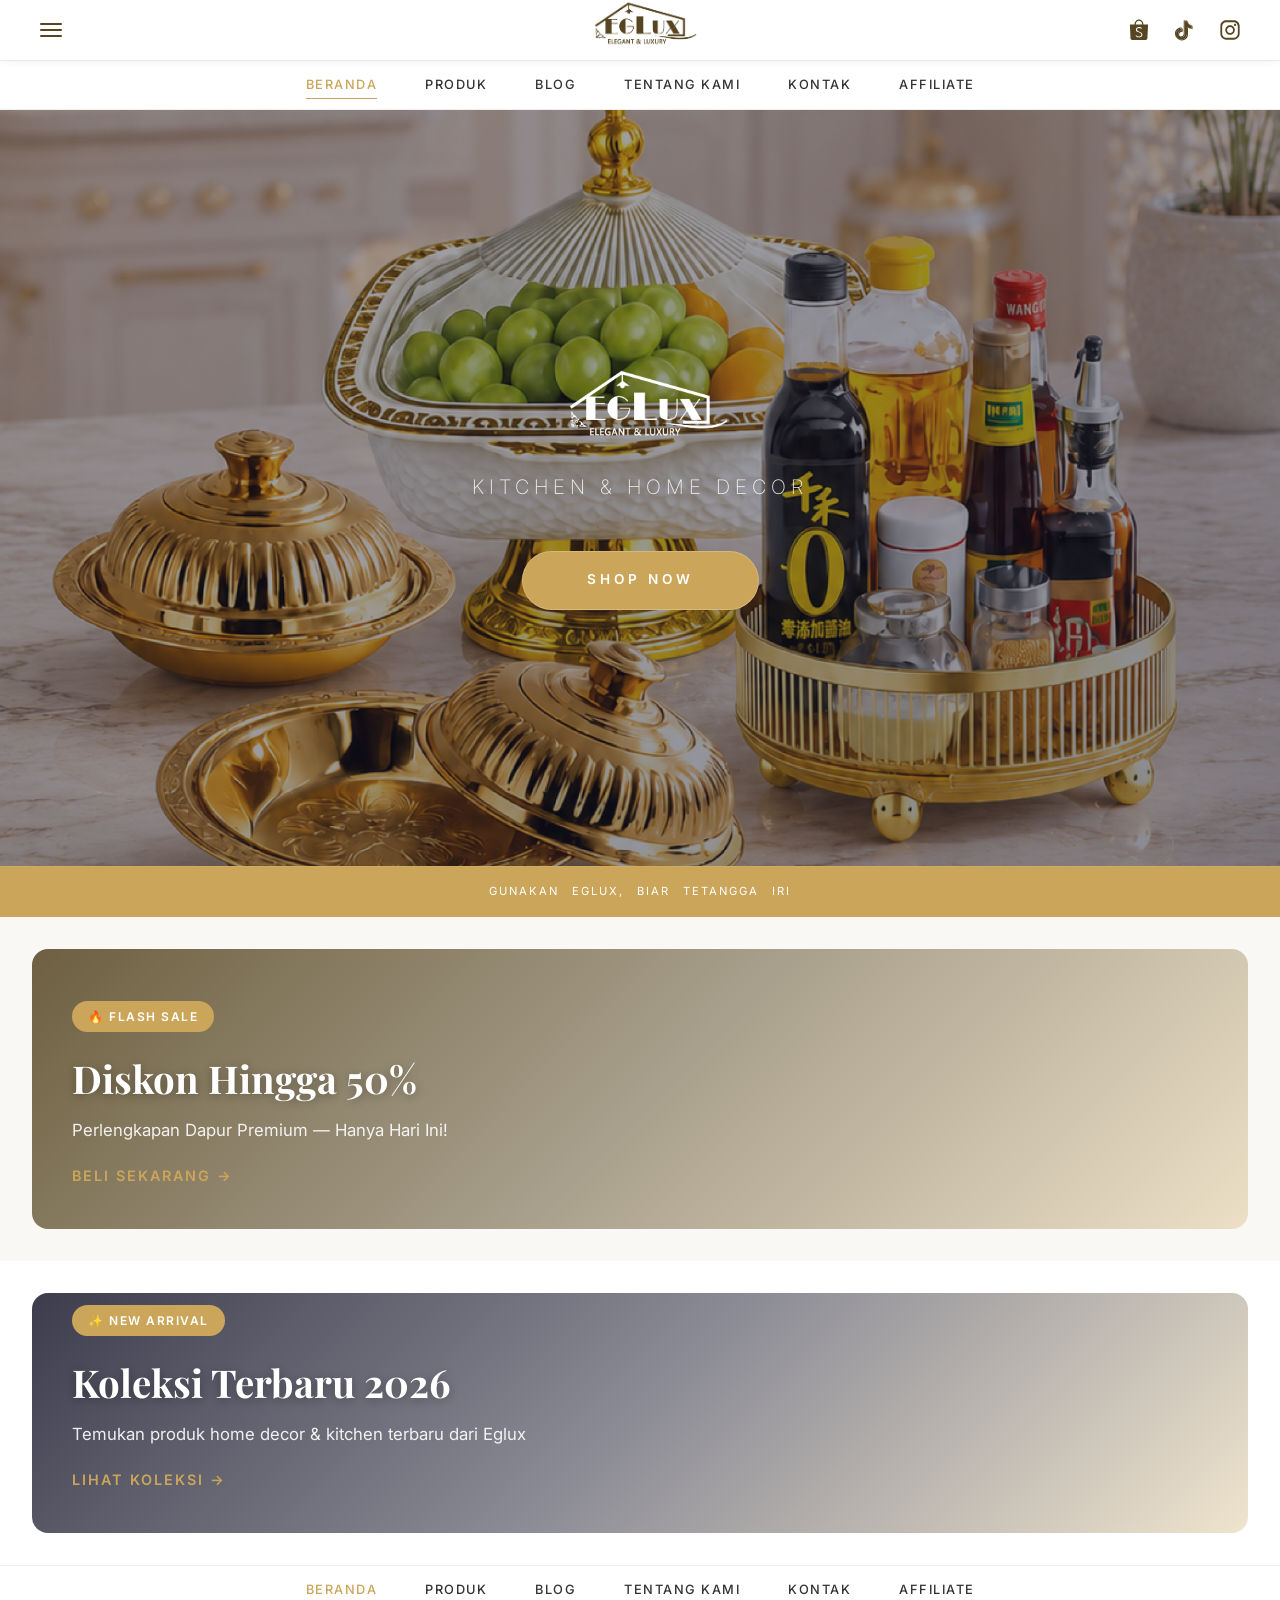
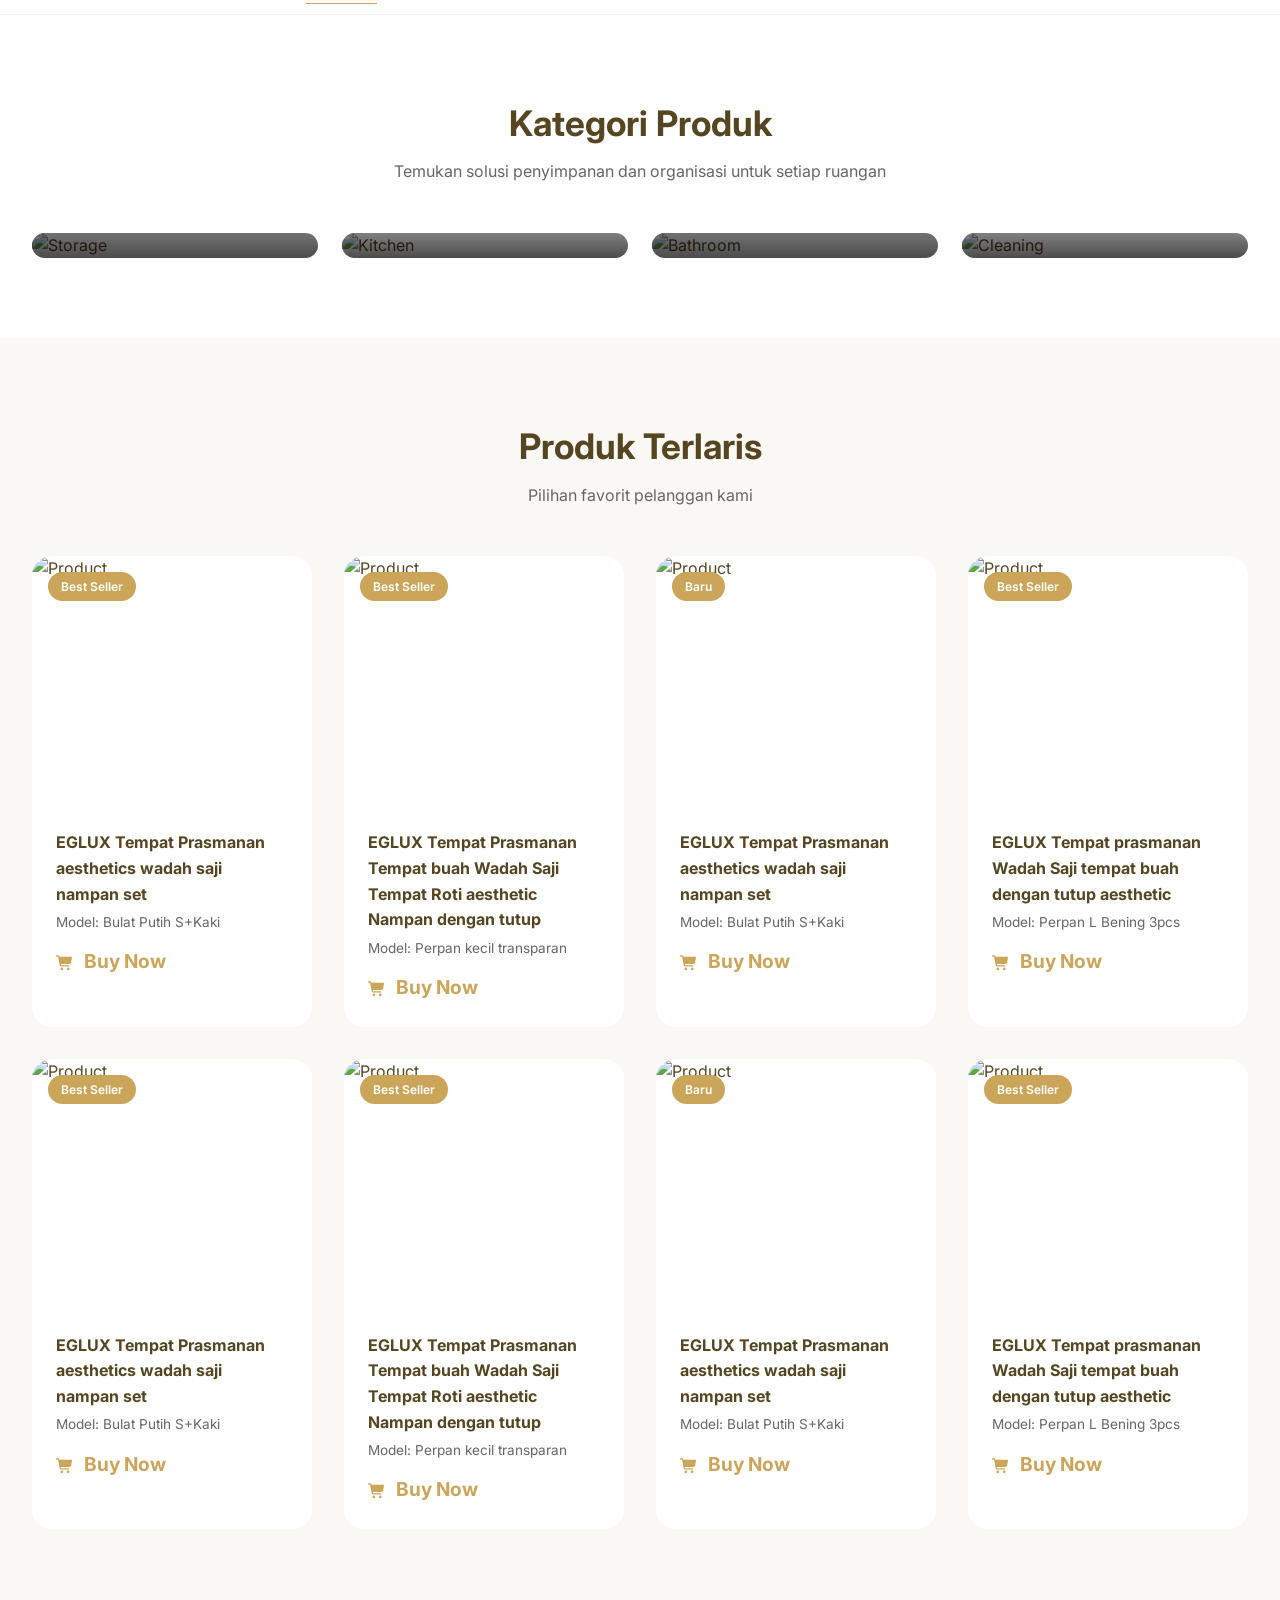
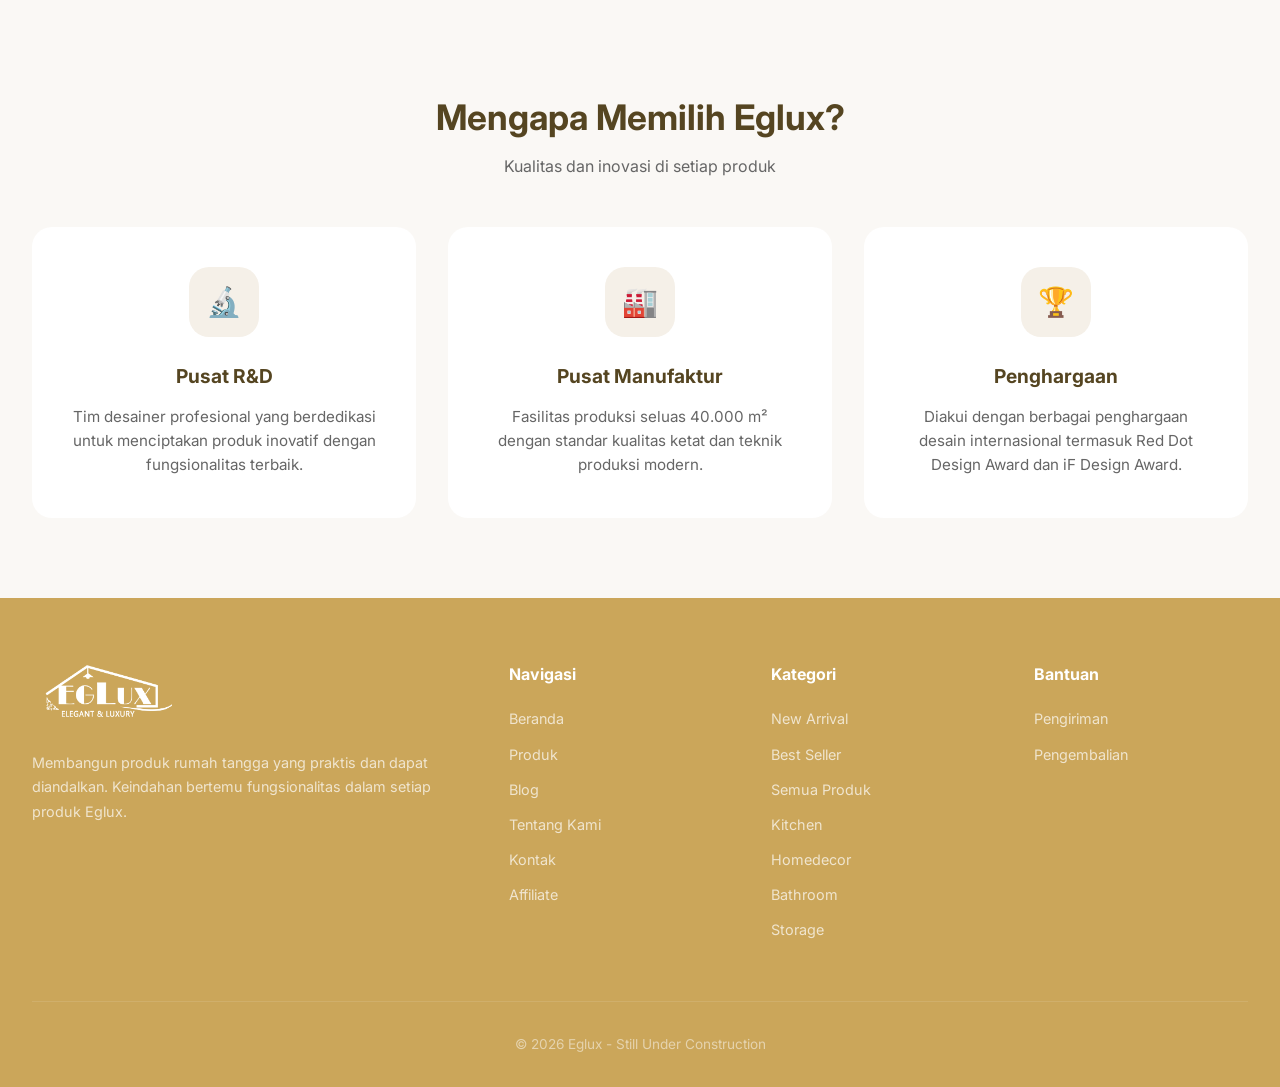
==== index.html @ e684a5cb "add banner section homepage" ====
<!DOCTYPE html>
<html lang="id">
<head>
    <meta charset="UTF-8">
    <meta name="viewport" content="width=device-width, initial-scale=1.0">
    <link rel="icon" type="image/png" href="/img/favLogo.png?v=2">
    <title>Eglux - Produk Rumah Tangga Premium</title>
    <link rel="stylesheet" href="style.css">
    <link rel="preconnect" href="https://fonts.googleapis.com">
    <link rel="preconnect" href="https://fonts.gstatic.com" crossorigin>
    <link href="https://fonts.googleapis.com/css2?family=Playfair+Display:ital,wght@0,400;0,700;1,400&family=Inter:wght@300;400;500;600;700&display=swap" rel="stylesheet">
    <style>
        :root {
            --primary: #554521;
            --secondary: #cba65a;
            --accent: #f5f0e8;
            --light: #faf8f5;
            --white: #ffffff;
            --text-light: #666;
            --sidebar-dark: #cba65a;
            --transition: all 0.3s ease;
        }

        * {
            margin: 0;
            padding: 0;
            box-sizing: border-box;
        }

        html {
            scroll-behavior: smooth;
        }

        body {
            font-family: 'Inter', sans-serif;
            color: var(--primary);
            background: var(--light);
            overflow-x: hidden;
        }

        /* ===== HAMBURGER BUTTON ===== */
        .hamburger-btn {
            background: none;
            border: none;
            cursor: pointer;
            padding: 8px;
            display: flex;
            flex-direction: column;
            gap: 4px;
            transition: var(--transition);
            z-index: 10;
        }

        .hamburger-btn span {
            display: block;
            width: 22px;
            height: 2px;
            background: var(--primary);
            border-radius: 2px;
            transition: var(--transition);
        }

        .hamburger-btn:hover span {
            background: var(--secondary);
        }

        .hamburger-btn.active span:nth-child(1) {
            transform: rotate(45deg) translate(4px, 4px);
        }

        .hamburger-btn.active span:nth-child(2) {
            opacity: 0;
        }

        .hamburger-btn.active span:nth-child(3) {
            transform: rotate(-45deg) translate(4px, -4px);
        }

        /* ===== SIDEBAR OVERLAY ===== */
        .sidebar-overlay {
            position: fixed;
            top: 0;
            left: 0;
            right: 0;
            bottom: 0;
            background: rgba(0, 0, 0, 0.5);
            z-index: 1001;
            opacity: 0;
            visibility: hidden;
            transition: all 0.3s ease;
        }

        .sidebar-overlay.open {
            opacity: 1;
            visibility: visible;
        }

        /* ===== SIDEBAR PANEL ===== */
        .sidebar-panel {
            position: fixed;
            top: 0;
            left: 0;
            width: 542px;
            height: 100vh;
            background: var(--white);
            z-index: 1002;
            transform: translateX(-100%);
            transition: transform 0.4s ease;
            overflow-y: auto;
            display: flex;
            flex-direction: column;
        }

        .sidebar-panel.open {
            transform: translateX(0);
        }

        .sidebar-panel-header {
            padding: 1.5rem 2rem;
            border-bottom: 1px solid #eee;
            display: flex;
            align-items: center;
            justify-content: space-between;
        }

        .sidebar-panel-header h3 {
            color: var(--primary);
            font-size: 0.85rem;
            font-weight: 600;
            text-transform: uppercase;
            letter-spacing: 3px;
        }

        .sidebar-close {
            background: none;
            border: none;
            color: var(--primary);
            font-size: 1.8rem;
            cursor: pointer;
            opacity: 0.6;
            transition: var(--transition);
            line-height: 1;
            width: 32px;
            height: 32px;
            display: flex;
            align-items: center;
            justify-content: center;
        }

        .sidebar-close:hover {
            opacity: 1;
            color: var(--secondary);
        }

        .sidebar-menu {
            list-style: none;
            flex: 1;
        }

        .sidebar-menu > li {
            position: relative;
            overflow: hidden;
            border-bottom: 1px solid #f0f0f0;
            height: 100px;
            display: flex;
            align-items: center;
        }

        .sidebar-menu > li > a {
            display: flex;
            align-items: center;
            justify-content: center;
            width: 100%;
            height: 100%;
            padding: 0 2rem;
            color: var(--primary);
            text-decoration: none;
            font-size: 1.1rem;
            font-weight: 600;
            text-transform: uppercase;
            letter-spacing: 2px;
            transition: var(--transition);
            position: relative;
            z-index: 2;
        }

        .sidebar-menu > li > a::before {
            content: '';
            position: absolute;
            top: 0;
            left: 0;
            right: 0;
            bottom: 0;
            background: linear-gradient(90deg, rgba(201,169,110,0.15) 0%, transparent 100%);
            opacity: 0;
            transition: var(--transition);
            z-index: -1;
        }

        .sidebar-menu > li > a:hover::before {
            opacity: 1;
        }

        .sidebar-menu > li > a:hover {
            padding-left: 2.5rem;
            color: var(--primary);
        }

        .sidebar-menu > li .cat-bg {
            position: absolute;
            top: 0;
            left: 0;
            right: 0;
            bottom: 0;
            opacity: 0.4;
            background-size: cover;
            background-position: center;
            transition: var(--transition);
            z-index: 1;
        }

        .sidebar-menu > li:hover .cat-bg {
            opacity: 1;
            transform: scale(1.05);
        }

        .sidebar-menu > li .cat-overlay {
            position: absolute;
            top: 0;
            left: 0;
            right: 0;
            bottom: 0;
            background: linear-gradient(90deg, rgba(255,255,255,0.2) 20%, rgba(49, 41, 8, 0) 100%);
            z-index: 1;
            border-left-color: var(--secondary);
        }

        .sidebar-menu > li > a span {
            position: relative;
            z-index: 2;
        }

        /* ===== SUBMENU ===== */
        .has-submenu {
            flex-direction: column;
            height: auto !important;
            min-height: 100px;
        }

        .has-submenu > a {
            justify-content: center;
            min-height: 100px;
            position: relative;
        }

        .has-submenu > a .arrow {
            font-size: 1.6rem;
            transition: var(--transition);
            position: absolute;
            right: 2rem;
            top: 50%;
            transform: translateY(-50%);
            z-index: 2;
            color: var(--primary);
            pointer-events: none;
        }

        .has-submenu.open > a .arrow {
            transform: translateY(-50%) rotate(180deg);
        }

        .has-submenu > a .menu-text {
            text-align: center;
        }

        .submenu {
            list-style: none;
            max-height: 0;
            overflow: hidden;
            transition: max-height 0.35s ease;
            background: var(--white);
            width: 100%;
        }

        .has-submenu.open .submenu {
            max-height: 300px;
        }

        .submenu li {
            position: relative;
            overflow: hidden;
            border-bottom: 1px solid #eee;
        }

        .submenu li:last-child {
            border-bottom: none;
        }

        .submenu li a {
            display: block;
            padding: 1rem 2rem 1rem 3rem;
            color: var(--primary);
            text-decoration: none;
            font-size: 0.85rem;
            font-weight: 500;
            text-transform: uppercase;
            letter-spacing: 1.5px;
            transition: var(--transition);
            border-left: 3px solid transparent;
            position: relative;
            z-index: 2;
        }

        .submenu li a::before {
            content: '';
            position: absolute;
            top: 0;
            left: 0;
            right: 0;
            bottom: 0;
            background: linear-gradient(90deg, rgba(201, 169, 110, 0.7) 0%, transparent 100%);
            opacity: 0;
            transition: var(--transition);
            z-index: -1;
        }

        .submenu li a:hover::before {
            opacity: 0.4;
        }

        .submenu li a:hover {
            color: var(--primary);
            border-left-color: var(--secondary);
            padding-left: 6rem;
            transition: var(--transition);
        }

        /* ===== MAIN HEADER BAR (Sticky) ===== */
        .main-header {
            position: sticky;
            top: 0;
            left: 0;
            right: 0;
            background: var(--white);
            z-index: 1000;
            box-shadow: 0 1px 10px rgba(0,0,0,0.05);
        }

        .main-header-inner {
            max-width: 1400px;
            margin: 0 auto;
            padding: 0 2rem;
            display: flex;
            align-items: center;
            justify-content: space-between;
            height: 60px;
        }

        .main-header .logo {
            font-family: 'Playfair Display', serif;
            font-size: 1.8rem;
            font-weight: 700;
            color: var(--primary);
            text-decoration: none;
            letter-spacing: 1px;
            position: absolute;
            left: 50%;
            transform: translateX(-50%);
        }

        .main-header .logo span {
            color: var(--secondary);
        }

        .header-right {
            display: flex;
            align-items: center;
            gap: 0.6rem;
            margin-left: auto;
        }

        .header-right .icon-btn {
            background: none;
            border: none;
            cursor: pointer;
            padding: 2px;
            display: flex;
            align-items: center;
            justify-content: center;
            color: var(--primary);
            transition: var(--transition);
            position: relative;
        }

        .header-right .icon-btn:hover {
            color: var(--secondary);
        }

        .header-right .icon-btn svg {
            width: 32px;
            height: 32px;
        }

        /* .cart-count {
            position: absolute;
            top: -5px;
            right: -5px;
            background: var(--secondary);
            color: white;
            font-size: 0.55rem;
            font-weight: 700;
            width: 14px;
            height: 14px;
            border-radius: 50%;
            display: flex;
            align-items: center;
            justify-content: center;
        } */

        /* ===== PRIMARY NAV (Below Logo) ===== */
        .primary-nav {
            background: var(--white);
            border-top: 1px solid #eee;
            border-bottom: 1px solid #eee;
            position: relative;
            will-change: transform, opacity;
            transition: transform 0.4s cubic-bezier(0.25, 0.46, 0.45, 0.94), opacity 0.3s ease;
        }

        .primary-nav.hidden {
            transform: translateY(-100%);
            opacity: 0;
            pointer-events: none;
        }

        .primary-nav-inner {
            max-width: 1400px;
            margin: 0 auto;
            padding: 0 2rem;
            display: flex;
            align-items: center;
            justify-content: center;
            gap: 3rem;
            height: 48px;
        }

        .primary-nav-inner a {
            font-size: 0.8rem;
            color: #333;
            text-decoration: none;
            font-weight: 500;
            transition: var(--transition);
            text-transform: uppercase;
            letter-spacing: 1.5px;
            position: relative;
            padding: 4px 0;
            white-space: nowrap;
        }

        .primary-nav-inner a::after {
            content: '';
            position: absolute;
            bottom: 0;
            left: 0;
            width: 0;
            height: 1.5px;
            background: var(--secondary);
            transition: var(--transition);
        }

        .primary-nav-inner a:hover::after,
        .primary-nav-inner a.active::after {
            width: 100%;
        }

        .primary-nav-inner a:hover,
        .primary-nav-inner a.active {
            color: var(--secondary);
        }

        /* ===== HERO SECTION FULLSCREEN ===== */
        .hero-section {
            position: relative;
            width: 100vw;
            height: 84vh;
            min-height: 600px;
            display: flex;
            align-items: center;
            justify-content: center;
            overflow: hidden;
            background: #1a1a2e;
        }

        .hero-bg-image {
            position: absolute;
            top: 0;
            left: 0;
            right: 0;
            bottom: 0;
            background-size: cover;
            background-position: center;
            opacity: 0.7;
        }

        .hero-overlay {
            position: absolute;
            top: 0;
            left: 0;
            right: 0;
            bottom: 0;
            background: linear-gradient(135deg, rgba(26,26,46,0.1) 0%, rgba(26,26,46,0.3) 100%);
        }

        .hero-text-content {
            position: relative;
            z-index: 10;
            text-align: center;
            padding: 2rem;
        }

        .hero-text-content h1 {
            font-family: 'Playfair Display', serif;
            font-size: 8rem;
            font-weight: 400;
            color: var(--white);
            letter-spacing: 12px;
            margin-bottom: 0.5rem;
            text-shadow: 0 4px 40px rgba(0,0,0,0.4);
            line-height: 1;
        }

        .hero-text-content .hero-subtitle {
            font-size: 1.25rem;
            color: rgba(255,255,255,0.85);
            letter-spacing: 5px;
            text-transform: uppercase;
            margin-bottom: 3rem;
            margin-top: 1rem;
            font-weight: 200;
        }

        .hero-text-content .shop-btn {
            display: inline-block;
            padding: 1.1rem 4rem;
            background: var(--secondary);
            backdrop-filter: blur(10px);
            border: 1px solid rgba(255,255,255,0.2);
            border-radius: 30px;
            color: var(--white);
            text-decoration: none;
            font-size: 0.85rem;
            font-weight: 600;
            text-transform: uppercase;
            letter-spacing: 4px;
            transition: var(--transition);
            cursor: pointer;
        }

        .hero-text-content .shop-btn:hover {
            background: var(--white);
            color: var(--primary);
            transform: translateY(-2px);
            box-shadow: 0 15px 50px rgba(0,0,0,0.3);
        }

        /* ===== COUNTRIES FOOTER ===== */
        .countries-footer {
            background: var(--sidebar-dark);
            padding: 1rem 2rem;
            text-align: center;
            border-top: 1px solid rgba(255,255,255,0.05);
        }

        .countries-footer p {
            color: var(--white);
            font-size: 0.7rem;
            letter-spacing: 2px;
            text-transform: uppercase;
            word-spacing: 8px;
        }

        /* ===== DUPLICATE NAV (Above Categories) ===== */
        .duplicate-nav {
            background: var(--white);
            border-top: 1px solid #eee;
            border-bottom: 1px solid #eee;
            position: relative;
            will-change: transform;
            transition: transform 0.4s cubic-bezier(0.25, 0.46, 0.45, 0.94);
        }

        .duplicate-nav.stuck {
            position: fixed;
            top: 60px;
            left: 0;
            right: 0;
            z-index: 999;
            box-shadow: 0 2px 10px rgba(0,0,0,0.05);
            transform: translateY(0);
        }

        .duplicate-nav-inner {
            max-width: 1400px;
            margin: 0 auto;
            padding: 0 2rem;
            display: flex;
            align-items: center;
            justify-content: center;
            gap: 3rem;
            height: 48px;
        }

        .duplicate-nav-inner a {
            font-size: 0.8rem;
            color: #333;
            text-decoration: none;
            font-weight: 500;
            transition: var(--transition);
            text-transform: uppercase;
            letter-spacing: 1.5px;
            position: relative;
            padding: 4px 0;
            white-space: nowrap;
        }

        .duplicate-nav-inner a::after {
            content: '';
            position: absolute;
            bottom: 0;
            left: 0;
            width: 0;
            height: 1.5px;
            background: var(--secondary);
            transition: var(--transition);
        }

        .duplicate-nav-inner a:hover::after,
        .duplicate-nav-inner a.active::after {
            width: 100%;
        }

        .duplicate-nav-inner a:hover,
        .duplicate-nav-inner a.active {
            color: var(--secondary);
        }

        /* ===== SECTIONS COMMON ===== */
        .container {
            max-width: 1400px;
            margin: 0 auto;
            padding: 0 2rem;
        }

        .section-header {
            text-align: center;
            margin-bottom: 3rem;
        }

        .section-header h2 {
            font-size: 2.2rem;
            font-weight: 700;
            color: var(--primary);
            margin-bottom: 0.5rem;
        }

        .section-header p {
            color: var(--text-light);
            font-size: 1rem;
        }

        section {
            padding: 5rem 0;
        }

        /* ===== CATEGORIES ===== */
        .categories {
            background: var(--white);
        }

        .category-grid {
            display: grid;
            grid-template-columns: repeat(4, 1fr);
            gap: 1.5rem;
        }

        .category-card {
            position: relative;
            border-radius: 20px;
            overflow: hidden;
            cursor: pointer;
            transition: var(--transition);
        }

        .category-card:hover {
            transform: translateY(-10px);
            box-shadow: 0 20px 40px rgba(0,0,0,0.1);
        }

        .category-card img {
            width: 100%;
            height: 300px;
            object-fit: cover;
            transition: var(--transition);
        }

        .category-card:hover img {
            transform: scale(1.05);
        }

        .category-overlay {
            position: absolute;
            bottom: 0;
            left: 0;
            right: 0;
            background: linear-gradient(to top, rgba(0,0,0,0.7), transparent);
            padding: 2rem 1.5rem 1.5rem;
        }

        .category-overlay h3 {
            color: var(--white);
            font-size: 1.2rem;
            font-weight: 600;
        }

        /* ===== BEST SELLERS ===== */
        .best-sellers {
            background: var(--light);
        }

        .product-grid {
            display: grid;
            grid-template-columns: repeat(4, 1fr);
            gap: 2rem;
        }

        .product-card {
            background: var(--white);
            border-radius: 20px;
            overflow: hidden;
            transition: var(--transition);
            cursor: pointer;
        }

        .product-card:hover {
            transform: translateY(-8px);
            box-shadow: 0 20px 40px rgba(0,0,0,0.08);
        }

        .product-image {
            position: relative;
            overflow: hidden;
            height: 250px;
        }

        .product-image img {
            width: 100%;
            height: 100%;
            object-fit: cover;
            transition: var(--transition);
        }

        .product-card:hover .product-image img {
            transform: scale(1.05);
        }

        .product-badge {
            position: absolute;
            top: 1rem;
            left: 1rem;
            background: var(--secondary);
            color: var(--white);
            padding: 0.3rem 0.8rem;
            border-radius: 20px;
            font-size: 0.75rem;
            font-weight: 600;
        }

        .product-info {
            padding: 1.5rem;
        }

        .product-info h4 {
            font-size: 1rem;
            margin-bottom: 0.3rem;
            color: var(--primary);
        }

        .product-info .model {
            font-size: 0.85rem;
            color: var(--text-light);
            margin-bottom: 0.8rem;
        }

        .product-info .price {
            font-size: 1.2rem;
            font-weight: 700;
            color: var(--secondary);
        }

        /* ===== BRAND STORY ===== */
        .brand-story {
            background: var(--white);
        }

        .story-grid {
            display: grid;
            grid-template-columns: 1fr 1fr;
            gap: 4rem;
            align-items: center;
        }

        .story-image {
            position: relative;
        }

        .story-image img {
            width: 100%;
            border-radius: 20px;
        }

        .story-content h2 {
            font-size: 2.5rem;
            font-weight: 700;
            color: var(--primary);
            margin-bottom: 1.5rem;
        }

        .story-content p {
            color: var(--text-light);
            margin-bottom: 1.5rem;
            line-height: 1.8;
        }

        .stats-grid {
            display: grid;
            grid-template-columns: repeat(3, 1fr);
            gap: 2rem;
            margin-top: 2rem;
        }

        .stat-item h3 {
            font-size: 2rem;
            color: var(--secondary);
            font-weight: 700;
        }

        .stat-item p {
            font-size: 0.9rem;
            color: var(--text-light);
            margin: 0;
        }

        /* ===== FEATURES ===== */
        .features {
            background: var(--light);
        }

        .feature-grid {
            display: grid;
            grid-template-columns: repeat(3, 1fr);
            gap: 2rem;
        }

        .feature-card {
            background: var(--white);
            padding: 2.5rem;
            border-radius: 20px;
            text-align: center;
            transition: var(--transition);
        }

        .feature-card:hover {
            transform: translateY(-5px);
            box-shadow: 0 15px 35px rgba(0,0,0,0.08);
        }

        .feature-icon {
            width: 70px;
            height: 70px;
            background: var(--accent);
            border-radius: 20px;
            display: flex;
            align-items: center;
            justify-content: center;
            margin: 0 auto 1.5rem;
            font-size: 1.8rem;
        }

        .feature-card h3 {
            font-size: 1.2rem;
            margin-bottom: 0.8rem;
            color: var(--primary);
        }

        .feature-card p {
            color: var(--text-light);
            font-size: 0.95rem;
        }

        /* ===== FOOTER ===== */
        .footer {
            background: var(--secondary);
            color: var(--white);
            padding: 4rem 0 2rem;
        }

        .footer-grid {
            display: grid;
            grid-template-columns: 2fr 1fr 1fr 1fr;
            gap: 3rem;
            margin-bottom: 3rem;
        }

        .footer-brand p {
            color: rgba(255,255,255,0.7);
            margin-top: 1rem;
            line-height: 1.7;
            font-size: 0.9rem;
        }

        .footer-links h4 {
            font-size: 1rem;
            margin-bottom: 1.2rem;
            color: var(--white);
        }

        .footer-links ul {
            list-style: none;
        }

        .footer-links ul li {
            margin-bottom: 0.6rem;
        }

        .footer-links ul li a {
            color: rgba(255,255,255,0.7);
            text-decoration: none;
            font-size: 0.9rem;
            transition: var(--transition);
        }

        .footer-links ul li a:hover {
            color: var(--primary);
        }

        .footer-bottom {
            border-top: 1px solid rgba(255,255,255,0.1);
            padding-top: 2rem;
            text-align: center;
            color: rgba(255,255,255,0.5);
            font-size: 0.85rem;
        }

        /* ===== RESPONSIVE ===== */
        @media (max-width: 1024px) {
            .hero-text-content h1 {
                font-size: 5rem;
            }

            .category-grid,
            .product-grid {
                grid-template-columns: repeat(2, 1fr);
            }

            .story-grid {
                grid-template-columns: 1fr;
                gap: 2rem;
            }

            .feature-grid {
                grid-template-columns: repeat(2, 1fr);
            }

            .footer-grid {
                grid-template-columns: repeat(2, 1fr);
            }

            .sidebar-panel {
                width: 420px;
            }

            .primary-nav-inner,
            .duplicate-nav-inner {
                gap: 2rem;
            }

            .header-right {
            gap: 0rem;
            }
        }

        @media (max-width: 768px) {
            .hero-text-content h1 {
                font-size: 3.5rem;
                letter-spacing: 6px;
            }

            .hero-text-content .shop-btn {
                padding: 1rem 2.5rem;
            }

            .category-grid,
            .product-grid {
                grid-template-columns: 1fr;
            }

            .feature-grid {
                grid-template-columns: 1fr;
            }

            .stats-grid {
                grid-template-columns: 1fr;
                text-align: center;
            }

            .footer-grid {
                grid-template-columns: repeat(2, 1fr);
            }

            .sidebar-panel {
                width: 100%;
            }

            .primary-nav-inner,
            .duplicate-nav-inner {
                gap: 1.2rem;
                overflow-x: auto;
                justify-content: center;
                -webkit-overflow-scrolling: touch;
                scrollbar-width: none;
            }

            .primary-nav-inner::-webkit-scrollbar,
            .duplicate-nav-inner::-webkit-scrollbar {
                display: none;
            }

            .primary-nav-inner a,
            .duplicate-nav-inner a {
                font-size: 0.7rem;
                white-space: nowrap;
            }

            .main-header .logo {
                font-size: 1.5rem;
            }

            .header-right {
                gap: -0.4rem;
            }
        }
    
        /* ===== PROMO BANNERS ===== */
        .promo-banners {
            background: var(--light);
            padding: 2rem 0;
        }

        .promo-banners-alt {
            background: var(--white);
        }

        .banner-single {
            position: relative;
            width: 100%;
            height: 280px;
            border-radius: 16px;
            overflow: hidden;
            cursor: pointer;
            transition: var(--transition);
        }

        .banner-single:hover {
            transform: translateY(-4px);
            box-shadow: 0 20px 40px rgba(0,0,0,0.15);
        }

        .banner-single-alt {
            height: 240px;
        }

        .banner-img {
            position: absolute;
            top: 0;
            left: 0;
            right: 0;
            bottom: 0;
            background-size: cover;
            background-position: center;
            transition: transform 0.6s ease;
        }

        .banner-single:hover .banner-img {
            transform: scale(1.08);
        }

        .banner-overlay {
            position: absolute;
            top: 0;
            left: 0;
            right: 0;
            bottom: 0;
            background: linear-gradient(135deg, rgba(85,69,33,0.85) 0%, rgba(85,69,33,0.5) 50%, rgba(203,166,90,0.3) 100%);
            z-index: 1;
        }

        .banner-overlay-alt {
            background: linear-gradient(135deg, rgba(26,26,46,0.85) 0%, rgba(26,26,46,0.5) 50%, rgba(203,166,90,0.3) 100%);
        }

        .banner-content {
            position: absolute;
            bottom: 0;
            left: 0;
            right: 0;
            padding: 2.5rem;
            z-index: 2;
            color: var(--white);
        }

        .banner-tag {
            display: inline-block;
            background: var(--secondary);
            color: var(--white);
            padding: 0.35rem 1rem;
            border-radius: 20px;
            font-size: 0.75rem;
            font-weight: 600;
            text-transform: uppercase;
            letter-spacing: 1.5px;
            margin-bottom: 1rem;
        }

        .banner-content h3 {
            font-family: 'Playfair Display', serif;
            font-size: 2.4rem;
            font-weight: 700;
            margin-bottom: 0.5rem;
            text-shadow: 0 2px 10px rgba(0,0,0,0.3);
        }

        .banner-content p {
            font-size: 1.05rem;
            opacity: 0.9;
            margin-bottom: 1.2rem;
        }

        .banner-cta {
            display: inline-flex;
            align-items: center;
            gap: 0.4rem;
            font-size: 0.9rem;
            font-weight: 600;
            text-transform: uppercase;
            letter-spacing: 2px;
            color: var(--secondary);
            transition: var(--transition);
        }

        .banner-single:hover .banner-cta {
            gap: 0.8rem;
            color: var(--white);
        }

        /* ===== RESPONSIVE BANNERS ===== */
        @media (max-width: 1024px) {
            .banner-single {
                height: 260px;
            }
            .banner-single-alt {
                height: 220px;
            }
            .banner-content h3 {
                font-size: 2rem;
            }
        }

        @media (max-width: 768px) {
            .banner-single {
                height: 220px;
            }
            .banner-single-alt {
                height: 200px;
            }
            .banner-content {
                padding: 1.8rem;
            }
            .banner-content h3 {
                font-size: 1.6rem;
            }
            .banner-content p {
                font-size: 0.95rem;
            }
        }

        @media (max-width: 480px) {
            .banner-single {
                height: 180px;
            }
            .banner-single-alt {
                height: 170px;
            }
            .banner-content {
                padding: 1.5rem;
            }
            .banner-content h3 {
                font-size: 1.3rem;
            }
            .banner-content p {
                font-size: 0.85rem;
                margin-bottom: 0.8rem;
            }
            .banner-cta {
                font-size: 0.8rem;
            }
        }
</style>

<base target="_blank">
<base target="_blank">
</head>
<body>

    <!-- Sidebar Overlay -->
    <div class="sidebar-overlay" id="sidebarOverlay" onclick="toggleSidebar()"></div>

    <!-- Sidebar Panel (Categories) -->
    <aside class="sidebar-panel" id="sidebarPanel">
        <div class="sidebar-panel-header">
            <h3>Categories</h3>
            <button class="sidebar-close" onclick="toggleSidebar()">&times;</button>
        </div>
        <ul class="sidebar-menu">
            <li>
                <div class="cat-bg" style="background-image: url('https://down-id.img.susercontent.com/file/sg-11134201-820nf-mn9v2qt7p6h23a.webp');"></div>
                <div class="cat-overlay"></div>
                <a href="products.html?filter=new"><span>New Arrival</span></a>
            </li>
            <li>
                <div class="cat-bg" style="background-image: url('https://down-id.img.susercontent.com/file/sg-11134201-824gv-me0yfrozmpzae4.webp');"></div>
                <div class="cat-overlay"></div>
                <a href="products.html?filter=bestseller"><span>Best Seller</span></a>
            </li>
            <li>
                <div class="cat-bg" style="background-image: url('https://down-tx-id.img.susercontent.com/id-11134210-7rbk4-m6npp1bog9rg6c');"></div>
                <div class="cat-overlay"></div>
                <a href="products.html"><span>All Products</span></a>
            </li>
            <li class="has-submenu" id="kitchenItem">
                <div class="cat-bg" style="background-image: url('https://down-id.img.susercontent.com/file/sg-11134201-820n5-mn9v2pvit5om4b.webp');"></div>
                <div class="cat-overlay"></div>
                <a href="#" onclick="return false;" class="menu-toggle">
                    <span class="menu-text">Kitchen</span>
                    <span class="arrow">&#9662;</span>
                </a>
                <ul class="submenu">
                    <li><a href="products.html?filter=prasmanan">Prasmanan</a></li>
                    <li><a href="products.html?filter=bumbu">Tempat Bumbu</a></li>
                    <li><a href="products.html?filter=toples">Toples</a></li>
                    <li><a href="products.html?filter=nampan">Nampan</a></li>
                </ul>
            </li>
            <li class="has-submenu" id="homeDecorItem">
                <div class="cat-bg" style="background-image: url('https://down-id.img.susercontent.com/file/id-11134207-7rasg-m5z7qgib73zc9d.webp');"></div>
                <div class="cat-overlay"></div>
                <a href="#" onclick="return false;" class="menu-toggle">
                    <span class="menu-text">Home Decor</span>
                    <span class="arrow">&#9662;</span>
                </a>
                <ul class="submenu">
                    <li><a href="products.html?filter=walldecor">Wall Decor</a></li>
                    <li><a href="products.html?filter=pajangan">Pajangan</a></li>
                    <li><a href="products.html?filter=vas">Vas Bunga</a></li>
                    <li><a href="products.html?filter=taplak">Taplak Meja</a></li>
                </ul>
            </li>
            <li>
                <div class="cat-bg" style="background-image: url('https://down-id.img.susercontent.com/file/sg-11134201-7rdvm-mdjp4ct77ggp63.webp');"></div>
                <div class="cat-overlay"></div>
                <a href="products.html?filter=bathroom"><span>Bathroom</span></a>
            </li>
            <li>
                <div class="cat-bg" style="background-image: url('https://down-id.img.susercontent.com/file/sg-11134201-7rdy8-mcj15f3yq0frd3.webp');"></div>
                <div class="cat-overlay"></div>
                <a href="products.html?filter=storage"><span>Storage</span></a>
            </li>
        </ul>
    </aside>

    <!-- Main Header Bar (Sticky: Categories + Logo + Search + Cart) -->
    <header class="main-header" id="mainHeader">
        <div class="main-header-inner">
            <button class="hamburger-btn" id="hamburgerBtn" onclick="toggleSidebar()">
                <span></span>
                <span></span>
                <span></span>
            </button>
            <a href="index.html" class="logo">
                <img src="img/Logo1.png" alt="Eglux Logo" style="height: 48px; width: auto;">
            </a>
            <div class="header-right">
                <button class="icon-btn" aria-label="Shopee" onclick="window.location.href='https://shopee.co.id/eglux'">
                    <svg viewBox="0 0 32 32" fill="none" xmlns="http://www.w3.org/2000/svg">
                        <path fill="currentColor" d="M25.08,10.89c0-.22-.17-.39-.39-.39h-4.22c-.1-2.75-2.07-4.95-4.48-4.95s-4.37,2.19-4.48,4.95h-4.22c-.21,0-.38.18-.38.39,0,.01,0,.02,0,.03h0l.6,13.27s0,.07,0,.11c0,0,0,.02,0,.03v.03s0,0,0,0c.09.92.76,1.67,1.67,1.7h0s13.46,0,13.46,0h0c.93-.03,1.68-.78,1.76-1.71h0s0-.01,0-.01c0,0,0-.02,0-.03,0-.02,0-.05,0-.07l.66-13.32h0s0-.01,0-.02ZM16,6.75c1.75,0,3.19,1.67,3.25,3.75h-6.5c.07-2.08,1.5-3.75,3.25-3.75ZM19.33,20.9c-.12.98-.72,1.77-1.64,2.17-.52.22-1.21.34-1.75.3-.85-.03-1.66-.24-2.39-.62-.26-.14-.66-.41-.96-.66-.08-.06-.09-.1-.04-.18.03-.04.08-.11.19-.28.16-.24.18-.27.2-.29.05-.08.14-.09.22-.02t.02.01s.01.01.05.04c.03.03.05.04.06.05.8.62,1.73.98,2.66,1.02,1.3-.02,2.24-.6,2.41-1.5.19-.99-.59-1.85-2.11-2.32-.48-.15-1.68-.63-1.9-.76-1.04-.61-1.53-1.41-1.46-2.4.11-1.37,1.38-2.39,2.99-2.4.72,0,1.44.15,2.13.44.24.1.68.34.83.45.09.06.1.14.05.22-.03.05-.07.12-.17.27h0c-.13.2-.13.21-.16.26-.05.08-.11.08-.2.03-.74-.5-1.56-.74-2.45-.76-1.12.02-1.96.69-2.01,1.6-.01.82.6,1.42,1.93,1.87,2.7.87,3.73,1.88,3.53,3.48Z"/>
                    </svg>
                </button>
                <button class="icon-btn" aria-label="TikTok" onclick="window.location.href='https://www.tiktok.com/@egluxdecor'">
                    <svg viewBox="0 0 32 32" fill="none" xmlns="http://www.w3.org/2000/svg">
                        <path fill="currentColor" d="M13.77,14.38v-.78c-.27-.04-.54-.07-.82-.07-2.64,0-4.98,1.71-5.78,4.23-.79,2.52.14,5.27,2.31,6.78-2.28-2.44-2.15-6.26.29-8.53,1.09-1.01,2.51-1.59,3.99-1.62h0Z"/>
                        <path fill="currentColor" d="M13.92,23.18c1.48,0,2.69-1.17,2.76-2.64V7.36h2.41c-.05-.28-.07-.55-.07-.83h-3.29v13.16c-.05,1.48-1.27,2.66-2.76,2.66-.44,0-.88-.11-1.27-.32.52.72,1.35,1.14,2.23,1.15h0ZM23.58,11.83v-.73c-.89,0-1.75-.26-2.49-.75.65.75,1.52,1.27,2.49,1.48Z"/>
                        <path fill="currentColor" d="M21.09,10.35c-.73-.83-1.13-1.89-1.13-2.99h-.88c.23,1.23.95,2.31,2.01,2.99h0ZM12.96,16.83c-1.53,0-2.76,1.25-2.75,2.78,0,1.02.57,1.96,1.48,2.43-.89-1.23-.62-2.96.62-3.85.47-.34,1.04-.52,1.62-.52.28,0,.55.05.82.13v-3.35c-.27-.04-.54-.06-.82-.06h-.15v2.55c-.27-.07-.54-.1-.82-.1h0Z"/>
                        <path fill="currentColor" d="M23.58,11.83v2.55c-1.64,0-3.24-.52-4.57-1.48v6.69c0,3.34-2.72,6.04-6.06,6.04-1.24,0-2.45-.38-3.46-1.1,2.27,2.44,6.1,2.58,8.54.31,1.23-1.14,1.93-2.75,1.93-4.42v-6.67c1.33.95,2.93,1.47,4.57,1.46v-3.28c-.32,0-.64-.04-.96-.1h0Z"/>
                        <path fill="currentColor" d="M19.02,19.59v-6.69c1.33.96,2.93,1.47,4.57,1.46v-2.55c-.97-.2-1.84-.72-2.5-1.46-1.05-.68-1.78-1.76-2.01-2.99h-2.41v13.18c-.06,1.53-1.35,2.71-2.87,2.65-.85-.03-1.63-.45-2.13-1.14-1.35-.71-1.87-2.38-1.16-3.73.48-.9,1.41-1.47,2.43-1.48.28,0,.55.05.82.13v-2.59c-3.33.06-5.99,2.84-5.93,6.18.03,1.51.62,2.95,1.65,4.05,1.02.69,2.24,1.05,3.47,1.03,3.34,0,6.05-2.7,6.06-6.04Z"/>
                    </svg>
                </button>
                <button class="icon-btn" aria-label="Instagram" onclick="window.location.href='https://www.instagram.com/eglux_id'">
                    <svg viewBox="0 0 32 32" fill="none" xmlns="http://www.w3.org/2000/svg">
                        <path fill="currentColor" d="M19.85,6.36h-7.7c-3.19,0-5.79,2.6-5.79,5.79v7.7c0,3.19,2.6,5.79,5.79,5.79h7.7c3.19,0,5.79-2.6,5.79-5.79v-7.7c0-3.19-2.6-5.79-5.79-5.79ZM23.83,19.85c0,2.2-1.78,3.98-3.98,3.98h-7.7c-2.2,0-3.98-1.78-3.98-3.98v-7.7c0-2.2,1.78-3.98,3.98-3.98h7.7c2.2,0,3.98,1.78,3.98,3.98v7.7Z"/>
                        <path fill="currentColor" d="M22.24,10.93c0,.62-.51,1.13-1.13,1.13s-1.13-.51-1.13-1.13.51-1.13,1.13-1.13,1.13.51,1.13,1.13Z"/>
                        <path fill="currentColor" d="M16.08,11.25c-2.62,0-4.75,2.14-4.75,4.76s2.13,4.75,4.75,4.75,4.75-2.13,4.75-4.75-2.13-4.76-4.75-4.76ZM16.08,19.04c-1.68,0-3.04-1.36-3.04-3.04s1.36-3.05,3.04-3.05,3.04,1.37,3.04,3.05-1.36,3.04-3.04,3.04Z"/>
                    </svg>
                    <!-- <span class="cart-count"></span> -->
                </button>
            </div>
        </div>
    </header>

    <!-- Primary Nav (Below Logo) -->
    <nav class="primary-nav" id="primaryNav">
        <div class="primary-nav-inner">
            <a href="index.html" class="active">Beranda</a>
            <a href="products.html">Produk</a>
            <a href="blog.html">Blog</a>
            <a href="about.html">Tentang Kami</a>
            <a href="contact.html">Kontak</a>
            <a href="affiliate.html">Affiliate</a>
        </div>
    </nav>

    <!-- Hero Section (Fullscreen) -->
    <section class="hero-section">
        <div class="hero-bg-image" style="background-image: url('img/heroBg.png');"></div>
        <div class="hero-overlay"></div>
        <div class="hero-text-content">
            <a class="logo">
                <img src="img/Logo2.png" alt="Eglux Logo" style="height: 75px; width: auto;">
            </a>
            <p class="hero-subtitle">Kitchen & Home Decor</p>
            <a href="products.html" class="shop-btn">Shop Now</a>
        </div>
    </section>

    <!-- Countries Footer -->
    <div class="countries-footer">
        <p>Gunakan Eglux, Biar Tetangga Iri</p>
    </div>
    <!-- Promo Banner Section -->
    <section class="promo-banners">
        <div class="container">
            <div class="banner-single" onclick="window.location.href='products.html?filter=flashsale'">
                <div class="banner-img" style="background-image: url('https://images.unsplash.com/photo-1556909114-f6e7ad7d3136?w=1200&q=80');"></div>
                <div class="banner-overlay"></div>
                <div class="banner-content">
                    <span class="banner-tag">🔥 Flash Sale</span>
                    <h3>Diskon Hingga 50%</h3>
                    <p>Perlengkapan Dapur Premium — Hanya Hari Ini!</p>
                    <span class="banner-cta">Beli Sekarang →</span>
                </div>
            </div>
        </div>
    </section>

    <!-- Promo Banner 2 -->
    <section class="promo-banners promo-banners-alt">
        <div class="container">
            <div class="banner-single banner-single-alt" onclick="window.location.href='products.html?filter=new'">
                <div class="banner-img" style="background-image: url('https://images.unsplash.com/photo-1556909114-44e3e70034e2?w=1200&q=80');"></div>
                <div class="banner-overlay banner-overlay-alt"></div>
                <div class="banner-content">
                    <span class="banner-tag">✨ New Arrival</span>
                    <h3>Koleksi Terbaru 2026</h3>
                    <p>Temukan produk home decor & kitchen terbaru dari Eglux</p>
                    <span class="banner-cta">Lihat Koleksi →</span>
                </div>
            </div>
        </div>
    </section>


    <!-- Duplicate Nav (Above Categories Section) -->
    <nav class="duplicate-nav" id="duplicateNav">
        <div class="duplicate-nav-inner">
            <a href="index.html" class="active">Beranda</a>
            <a href="products.html">Produk</a>
            <a href="blog.html">Blog</a>
            <a href="about.html">Tentang Kami</a>
            <a href="contact.html">Kontak</a>
            <a href="affiliate.html">Affiliate</a>
        </div>
    </nav>

    <!-- Categories Section (PERTAHANKAN) -->
    <section class="categories">
        <div class="container">
            <div class="section-header">
                <h2>Kategori Produk</h2>
                <p>Temukan solusi penyimpanan dan organisasi untuk setiap ruangan</p>
            </div>
            <div class="category-grid">
                <div class="category-card" onclick="window.location.href='products.html?data-filter=storage'">
                        <img src="https://down-id.img.susercontent.com/file/sg-11134201-7rdy8-mcj15f3yq0frd3.webp" alt="Storage">
                        <div class="category-overlay">
                            <h3>Perlengkapan Penyimpanan</h3>
                        </div>
                    </a>
                </div>
                <div class="category-card" onclick="window.location.href='products.html?data-filter=kitchen'">
                        <img src="https://down-id.img.susercontent.com/file/sg-11134201-820n5-mn9v2pvit5om4b.webp" alt="Kitchen">
                        <div class="category-overlay">
                            <h3>Perlengkapan Dapur</h3>
                        </div>
                    </a>
                </div>
                <div class="category-card" onclick="window.location.href='products.html?data-filter=bathroom'">
                        <img src="https://down-id.img.susercontent.com/file/sg-11134201-7rdvm-mdjp4ct77ggp63.webp" alt="Bathroom">
                        <div class="category-overlay">
                            <h3>Perlengkapan Kamar Mandi</h3>
                        </div>
                    </a>
                </div>
                <div class="category-card" onclick="window.location.href='products.html?data-filter=homedecor'">
                        <img src="https://down-id.img.susercontent.com/file/sg-11134201-7rdx6-mdjse24iesx0a6.webp" alt="Cleaning">
                        <div class="category-overlay">
                            <h3>Hiasan Rumah</h3>
                        </div>
                    </a>
                </div>
            </div>
        </div>
    </section>

    <!-- Best Sellers (PERTAHANKAN) -->
    <section class="best-sellers">
        <div class="container">
            <div class="section-header">
                <h2>Produk Terlaris</h2>
                <p>Pilihan favorit pelanggan kami</p>
            </div>
            <div class="product-grid">
                <div class="product-card" data-category="kitchen" onclick="window.location.href='https://shopee.co.id/EGLUX-Tempat-prasmanan-Motif-Bintik-Emas-wadah-prasmanan-aesthetics-i.1082449101.43165997982?extraParams=%7B%22display_model_id%22%3A296318290044%2C%22model_selection_logic%22%3A3%7D&sp_atk=3587b726-16ab-40f8-a3dd-14d6d87e2454&xptdk=3587b726-16ab-40f8-a3dd-14d6d87e2454'">
                    <div class="product-image">
                        <img src="https://down-id.img.susercontent.com/file/sg-11134201-824gv-me0yfrozmpzae4.webp" alt="Product">
                        <span class="product-badge">Best Seller</span>
                    </div>
                    <div class="product-info">
                        <h4>EGLUX Tempat Prasmanan aesthetics wadah saji nampan set</h4>
                        <p class="model">Model: Bulat Putih S+Kaki</p>
                        <p class="price">
                            <svg xmlns="http://www.w3.org/2000/svg" viewBox="0 0 640 640" width="18" height="18" fill="currentColor" style="vertical-align: middle; margin-right: 6px;">
                                <path d="M24 48C10.7 48 0 58.7 0 72C0 85.3 10.7 96 24 96L69.3 96C73.2 96 76.5 98.8 77.2 102.6L129.3 388.9C135.5 423.1 165.3 448 200.1 448L456 448C469.3 448 480 437.3 480 424C480 410.7 469.3 400 456 400L200.1 400C188.5 400 178.6 391.7 176.5 380.3L171.4 352L475 352C505.8 352 532.2 330.1 537.9 299.8L568.9 133.9C572.6 114.2 557.5 96 537.4 96L124.7 96L124.3 94C119.5 67.4 96.3 48 69.2 48L24 48zM208 576C234.5 576 256 554.5 256 528C256 501.5 234.5 480 208 480C181.5 480 160 501.5 160 528C160 554.5 181.5 576 208 576zM432 576C458.5 576 480 554.5 480 528C480 501.5 458.5 480 432 480C405.5 480 384 501.5 384 528C384 554.5 405.5 576 432 576z"/>
                            </svg>
                            Buy Now
                        </p>
                    </div>
                </div>
                <div class="product-card" data-category="kitchen" onclick="window.location.href='https://shopee.co.id/EGLUX-Tempat-Prasmanan-Tempat-buah-Wadah-Saji-Tempat-Roti-aesthetic-Nampan-dengan-tutup-i.1082449101.24385020393?extraParams=%7B%22display_model_id%22%3A236985269304%2C%22model_selection_logic%22%3A2%7D&sp_atk=ca2caf52-fc93-428c-93c9-e475c5735013&xptdk=ca2caf52-fc93-428c-93c9-e475c5735013'">
                    <div class="product-image">
                        <img src="https://down-id.img.susercontent.com/file/sg-11134201-7rdx6-lz62cs0ixm2vbb.webp" alt="Product">
                        <span class="product-badge">Best Seller</span>
                    </div>
                    <div class="product-info">
                        <h4>EGLUX Tempat Prasmanan Tempat buah Wadah Saji Tempat Roti aesthetic Nampan dengan tutup</h4>
                        <p class="model">Model: Perpan kecil transparan</p>
                        <p class="price">
                            <svg xmlns="http://www.w3.org/2000/svg" viewBox="0 0 640 640" width="18" height="18" fill="currentColor" style="vertical-align: middle; margin-right: 6px;">
                                <path d="M24 48C10.7 48 0 58.7 0 72C0 85.3 10.7 96 24 96L69.3 96C73.2 96 76.5 98.8 77.2 102.6L129.3 388.9C135.5 423.1 165.3 448 200.1 448L456 448C469.3 448 480 437.3 480 424C480 410.7 469.3 400 456 400L200.1 400C188.5 400 178.6 391.7 176.5 380.3L171.4 352L475 352C505.8 352 532.2 330.1 537.9 299.8L568.9 133.9C572.6 114.2 557.5 96 537.4 96L124.7 96L124.3 94C119.5 67.4 96.3 48 69.2 48L24 48zM208 576C234.5 576 256 554.5 256 528C256 501.5 234.5 480 208 480C181.5 480 160 501.5 160 528C160 554.5 181.5 576 208 576zM432 576C458.5 576 480 554.5 480 528C480 501.5 458.5 480 432 480C405.5 480 384 501.5 384 528C384 554.5 405.5 576 432 576z"/>
                            </svg>
                            Buy Now
                        </p>
                    </div>
                </div>
                <div class="product-card" data-category="kitchen" onclick="window.location.href='https://shopee.co.id/EGLUX-Tempat-Prasmanan-aesthetics-wadah-saji-nampan-set-i.1082449101.55409152909?extraParams=%7B%22display_model_id%22%3A415811500407%2C%22model_selection_logic%22%3A3%7D&sp_atk=3fe03016-903e-4f0e-88cc-9dcba5da3c53&xptdk=3fe03016-903e-4f0e-88cc-9dcba5da3c53'">
                    <div class="product-image">
                        <img src="https://down-id.img.susercontent.com/file/sg-11134201-820nf-mn9v2qt7p6h23a.webp" alt="Product">
                        <span class="product-badge">Baru</span>
                    </div>
                    <div class="product-info">
                        <h4>EGLUX Tempat Prasmanan aesthetics wadah saji nampan set</h4>
                        <p class="model">Model: Bulat Putih S+Kaki</p>
                        <p class="price">
                            <svg xmlns="http://www.w3.org/2000/svg" viewBox="0 0 640 640" width="18" height="18" fill="currentColor" style="vertical-align: middle; margin-right: 6px;">
                                <path d="M24 48C10.7 48 0 58.7 0 72C0 85.3 10.7 96 24 96L69.3 96C73.2 96 76.5 98.8 77.2 102.6L129.3 388.9C135.5 423.1 165.3 448 200.1 448L456 448C469.3 448 480 437.3 480 424C480 410.7 469.3 400 456 400L200.1 400C188.5 400 178.6 391.7 176.5 380.3L171.4 352L475 352C505.8 352 532.2 330.1 537.9 299.8L568.9 133.9C572.6 114.2 557.5 96 537.4 96L124.7 96L124.3 94C119.5 67.4 96.3 48 69.2 48L24 48zM208 576C234.5 576 256 554.5 256 528C256 501.5 234.5 480 208 480C181.5 480 160 501.5 160 528C160 554.5 181.5 576 208 576zM432 576C458.5 576 480 554.5 480 528C480 501.5 458.5 480 432 480C405.5 480 384 501.5 384 528C384 554.5 405.5 576 432 576z"/>
                            </svg>
                            Buy Now
                        </p>
                    </div>
                </div>
                <div class="product-card" data-category="kitchen" onclick="window.location.href='https://shopee.co.id/EGLUX-Tempat-prasmanan-Wadah-Saji-tempat-buah-dengan-tutup-aesthetic-i.1082449101.28572331206?extraParams=%7B%22display_model_id%22%3A252597895918%2C%22model_selection_logic%22%3A2%7D&sp_atk=1294da1e-e6b6-4275-9a90-fcd7472d0877&xptdk=1294da1e-e6b6-4275-9a90-fcd7472d0877'">
                    <div class="product-image">
                        <img src="https://down-id.img.susercontent.com/file/id-11134207-7rasg-m5z7qgib73zc9d.webp" alt="Product">
                        <span class="product-badge">Best Seller</span>
                    </div>
                    <div class="product-info">
                        <h4>EGLUX Tempat prasmanan Wadah Saji tempat buah dengan tutup aesthetic</h4>
                        <p class="model">Model: Perpan L Bening 3pcs</p>
                        <p class="price">
                            <svg xmlns="http://www.w3.org/2000/svg" viewBox="0 0 640 640" width="18" height="18" fill="currentColor" style="vertical-align: middle; margin-right: 6px;">
                                <path d="M24 48C10.7 48 0 58.7 0 72C0 85.3 10.7 96 24 96L69.3 96C73.2 96 76.5 98.8 77.2 102.6L129.3 388.9C135.5 423.1 165.3 448 200.1 448L456 448C469.3 448 480 437.3 480 424C480 410.7 469.3 400 456 400L200.1 400C188.5 400 178.6 391.7 176.5 380.3L171.4 352L475 352C505.8 352 532.2 330.1 537.9 299.8L568.9 133.9C572.6 114.2 557.5 96 537.4 96L124.7 96L124.3 94C119.5 67.4 96.3 48 69.2 48L24 48zM208 576C234.5 576 256 554.5 256 528C256 501.5 234.5 480 208 480C181.5 480 160 501.5 160 528C160 554.5 181.5 576 208 576zM432 576C458.5 576 480 554.5 480 528C480 501.5 458.5 480 432 480C405.5 480 384 501.5 384 528C384 554.5 405.5 576 432 576z"/>
                            </svg>
                            Buy Now
                        </p>
                    </div>
                </div>
                <div class="product-card" data-category="kitchen" onclick="window.location.href='https://shopee.co.id/EGLUX-Tempat-prasmanan-Motif-Bintik-Emas-wadah-prasmanan-aesthetics-i.1082449101.43165997982?extraParams=%7B%22display_model_id%22%3A296318290044%2C%22model_selection_logic%22%3A3%7D&sp_atk=3587b726-16ab-40f8-a3dd-14d6d87e2454&xptdk=3587b726-16ab-40f8-a3dd-14d6d87e2454'">
                    <div class="product-image">
                        <img src="https://down-id.img.susercontent.com/file/sg-11134201-824gv-me0yfrozmpzae4.webp" alt="Product">
                        <span class="product-badge">Best Seller</span>
                    </div>
                    <div class="product-info">
                        <h4>EGLUX Tempat Prasmanan aesthetics wadah saji nampan set</h4>
                        <p class="model">Model: Bulat Putih S+Kaki</p>
                        <p class="price">
                            <svg xmlns="http://www.w3.org/2000/svg" viewBox="0 0 640 640" width="18" height="18" fill="currentColor" style="vertical-align: middle; margin-right: 6px;">
                                <path d="M24 48C10.7 48 0 58.7 0 72C0 85.3 10.7 96 24 96L69.3 96C73.2 96 76.5 98.8 77.2 102.6L129.3 388.9C135.5 423.1 165.3 448 200.1 448L456 448C469.3 448 480 437.3 480 424C480 410.7 469.3 400 456 400L200.1 400C188.5 400 178.6 391.7 176.5 380.3L171.4 352L475 352C505.8 352 532.2 330.1 537.9 299.8L568.9 133.9C572.6 114.2 557.5 96 537.4 96L124.7 96L124.3 94C119.5 67.4 96.3 48 69.2 48L24 48zM208 576C234.5 576 256 554.5 256 528C256 501.5 234.5 480 208 480C181.5 480 160 501.5 160 528C160 554.5 181.5 576 208 576zM432 576C458.5 576 480 554.5 480 528C480 501.5 458.5 480 432 480C405.5 480 384 501.5 384 528C384 554.5 405.5 576 432 576z"/>
                            </svg>
                            Buy Now
                        </p>
                    </div>
                </div>
                <div class="product-card" data-category="kitchen" onclick="window.location.href='https://shopee.co.id/EGLUX-Tempat-Prasmanan-Tempat-buah-Wadah-Saji-Tempat-Roti-aesthetic-Nampan-dengan-tutup-i.1082449101.24385020393?extraParams=%7B%22display_model_id%22%3A236985269304%2C%22model_selection_logic%22%3A2%7D&sp_atk=ca2caf52-fc93-428c-93c9-e475c5735013&xptdk=ca2caf52-fc93-428c-93c9-e475c5735013'">
                    <div class="product-image">
                        <img src="https://down-id.img.susercontent.com/file/sg-11134201-7rdx6-lz62cs0ixm2vbb.webp" alt="Product">
                        <span class="product-badge">Best Seller</span>
                    </div>
                    <div class="product-info">
                        <h4>EGLUX Tempat Prasmanan Tempat buah Wadah Saji Tempat Roti aesthetic Nampan dengan tutup</h4>
                        <p class="model">Model: Perpan kecil transparan</p>
                        <p class="price">
                            <svg xmlns="http://www.w3.org/2000/svg" viewBox="0 0 640 640" width="18" height="18" fill="currentColor" style="vertical-align: middle; margin-right: 6px;">
                                <path d="M24 48C10.7 48 0 58.7 0 72C0 85.3 10.7 96 24 96L69.3 96C73.2 96 76.5 98.8 77.2 102.6L129.3 388.9C135.5 423.1 165.3 448 200.1 448L456 448C469.3 448 480 437.3 480 424C480 410.7 469.3 400 456 400L200.1 400C188.5 400 178.6 391.7 176.5 380.3L171.4 352L475 352C505.8 352 532.2 330.1 537.9 299.8L568.9 133.9C572.6 114.2 557.5 96 537.4 96L124.7 96L124.3 94C119.5 67.4 96.3 48 69.2 48L24 48zM208 576C234.5 576 256 554.5 256 528C256 501.5 234.5 480 208 480C181.5 480 160 501.5 160 528C160 554.5 181.5 576 208 576zM432 576C458.5 576 480 554.5 480 528C480 501.5 458.5 480 432 480C405.5 480 384 501.5 384 528C384 554.5 405.5 576 432 576z"/>
                            </svg>
                            Buy Now
                        </p>
                    </div>
                </div>
                <div class="product-card" data-category="kitchen" onclick="window.location.href='https://shopee.co.id/EGLUX-Tempat-Prasmanan-aesthetics-wadah-saji-nampan-set-i.1082449101.55409152909?extraParams=%7B%22display_model_id%22%3A415811500407%2C%22model_selection_logic%22%3A3%7D&sp_atk=3fe03016-903e-4f0e-88cc-9dcba5da3c53&xptdk=3fe03016-903e-4f0e-88cc-9dcba5da3c53'">
                    <div class="product-image">
                        <img src="https://down-id.img.susercontent.com/file/sg-11134201-820nf-mn9v2qt7p6h23a.webp" alt="Product">
                        <span class="product-badge">Baru</span>
                    </div>
                    <div class="product-info">
                        <h4>EGLUX Tempat Prasmanan aesthetics wadah saji nampan set</h4>
                        <p class="model">Model: Bulat Putih S+Kaki</p>
                        <p class="price">
                            <svg xmlns="http://www.w3.org/2000/svg" viewBox="0 0 640 640" width="18" height="18" fill="currentColor" style="vertical-align: middle; margin-right: 6px;">
                                <path d="M24 48C10.7 48 0 58.7 0 72C0 85.3 10.7 96 24 96L69.3 96C73.2 96 76.5 98.8 77.2 102.6L129.3 388.9C135.5 423.1 165.3 448 200.1 448L456 448C469.3 448 480 437.3 480 424C480 410.7 469.3 400 456 400L200.1 400C188.5 400 178.6 391.7 176.5 380.3L171.4 352L475 352C505.8 352 532.2 330.1 537.9 299.8L568.9 133.9C572.6 114.2 557.5 96 537.4 96L124.7 96L124.3 94C119.5 67.4 96.3 48 69.2 48L24 48zM208 576C234.5 576 256 554.5 256 528C256 501.5 234.5 480 208 480C181.5 480 160 501.5 160 528C160 554.5 181.5 576 208 576zM432 576C458.5 576 480 554.5 480 528C480 501.5 458.5 480 432 480C405.5 480 384 501.5 384 528C384 554.5 405.5 576 432 576z"/>
                            </svg>
                            Buy Now
                        </p>
                    </div>
                </div>
                <div class="product-card" data-category="kitchen" onclick="window.location.href='https://shopee.co.id/EGLUX-Tempat-prasmanan-Wadah-Saji-tempat-buah-dengan-tutup-aesthetic-i.1082449101.28572331206?extraParams=%7B%22display_model_id%22%3A252597895918%2C%22model_selection_logic%22%3A2%7D&sp_atk=1294da1e-e6b6-4275-9a90-fcd7472d0877&xptdk=1294da1e-e6b6-4275-9a90-fcd7472d0877'">
                    <div class="product-image">
                        <img src="https://down-id.img.susercontent.com/file/id-11134207-7rasg-m5z7qgib73zc9d.webp" alt="Product">
                        <span class="product-badge">Best Seller</span>
                    </div>
                    <div class="product-info">
                        <h4>EGLUX Tempat prasmanan Wadah Saji tempat buah dengan tutup aesthetic</h4>
                        <p class="model">Model: Perpan L Bening 3pcs</p>
                        <p class="price">
                            <svg xmlns="http://www.w3.org/2000/svg" viewBox="0 0 640 640" width="18" height="18" fill="currentColor" style="vertical-align: middle; margin-right: 6px;">
                                <path d="M24 48C10.7 48 0 58.7 0 72C0 85.3 10.7 96 24 96L69.3 96C73.2 96 76.5 98.8 77.2 102.6L129.3 388.9C135.5 423.1 165.3 448 200.1 448L456 448C469.3 448 480 437.3 480 424C480 410.7 469.3 400 456 400L200.1 400C188.5 400 178.6 391.7 176.5 380.3L171.4 352L475 352C505.8 352 532.2 330.1 537.9 299.8L568.9 133.9C572.6 114.2 557.5 96 537.4 96L124.7 96L124.3 94C119.5 67.4 96.3 48 69.2 48L24 48zM208 576C234.5 576 256 554.5 256 528C256 501.5 234.5 480 208 480C181.5 480 160 501.5 160 528C160 554.5 181.5 576 208 576zM432 576C458.5 576 480 554.5 480 528C480 501.5 458.5 480 432 480C405.5 480 384 501.5 384 528C384 554.5 405.5 576 432 576z"/>
                            </svg>
                            Buy Now
                        </p>
                    </div>
                </div>
            </div>
        </div>
    </section>

    <!-- Brand Story (PERTAHANKAN) -->
    <!-- <section class="brand-story">
        <div class="container">
            <div class="story-grid">
                <div class="story-image">
                    <img src="https://down-tx-id.img.susercontent.com/id-11134210-7rbke-m6npp1bog9op94" alt="Eglux Office">
                </div>
                <div class="story-content">
                    <h2>Brand Eglux</h2>
                    <p>Eglux didirikan pada tahun 2015, melayani pasar perlengkapan rumah tangga menengah ke atas. Kami berkomitmen untuk merancang produk yang indah namun fungsional yang membawa kehidupan yang lebih baik bagi pelanggan kami.</p>
                    <p>Eglux saat ini mempekerjakan lebih dari 500 staf, termasuk lebih dari 100 di bidang riset dan pengembangan serta desain. Kami mengoperasikan pabrik modern seluas lebih dari 40.000 meter persegi.</p>
                    <div class="stats-grid">
                        <div class="stat-item">
                            <h3>500+</h3>
                            <p>Produk</p>
                        </div>
                        <div class="stat-item">
                            <h3>400+</h3>
                            <p>Paten Nasional</p>
                        </div>
                        <div class="stat-item">
                            <h3>50K+</h3>
                            <p>Pelanggan Puas</p>
                        </div>
                    </div>
                </div>
            </div>
        </div>
    </section> -->

    <!-- Features (PERTAHANKAN) -->
    <section class="features">
        <div class="container">
            <div class="section-header">
                <h2>Mengapa Memilih Eglux?</h2>
                <p>Kualitas dan inovasi di setiap produk</p>
            </div>
            <div class="feature-grid">
                <div class="feature-card">
                    <div class="feature-icon">🔬</div>
                    <h3>Pusat R&D</h3>
                    <p>Tim desainer profesional yang berdedikasi untuk menciptakan produk inovatif dengan fungsionalitas terbaik.</p>
                </div>
                <div class="feature-card">
                    <div class="feature-icon">🏭</div>
                    <h3>Pusat Manufaktur</h3>
                    <p>Fasilitas produksi seluas 40.000 m² dengan standar kualitas ketat dan teknik produksi modern.</p>
                </div>
                <div class="feature-card">
                    <div class="feature-icon">🏆</div>
                    <h3>Penghargaan</h3>
                    <p>Diakui dengan berbagai penghargaan desain internasional termasuk Red Dot Design Award dan iF Design Award.</p>
                </div>
            </div>
        </div>
    </section>

    <!-- Footer (PERTAHANKAN) -->
    <footer class="footer">
        <div class="container">
            <div class="footer-grid">
                <div class="footer-brand">
                    <a href="index.html" class="logo">
                        <img src="img/Logo2.png" alt="Eglux Logo" style="height: 60px; width: auto;">
                    </a>
                    <p>Membangun produk rumah tangga yang praktis dan dapat diandalkan. Keindahan bertemu fungsionalitas dalam setiap produk Eglux.</p>
                </div>
                <div class="footer-links">
                    <h4>Navigasi</h4>
                    <ul>
                        <li><a href="index.html">Beranda</a></li>
                        <li><a href="products.html">Produk</a></li>
                        <li><a href="blog.html">Blog</a></li>
                        <li><a href="about.html">Tentang Kami</a></li>
                        <li><a href="contact.html">Kontak</a></li>
                        <li><a href="affiliate.html">Affiliate</a></li>
                    </ul>
                </div>
                <div class="footer-links">
                    <h4>Kategori</h4>
                    <ul>
                        <li><a href="products.html?data-filter=kitchen">New Arrival</a></li>
                        <li><a href="products.html?data-filter=kitchen">Best Seller</a></li>
                        <li><a href="products.html?data-filter=storage">Semua Produk</a></li>
                        <li><a href="products.html?data-filter=kitchen">Kitchen</a></li>
                        <li><a href="products.html?data-filter=storage">Homedecor</a></li>
                        <li><a href="products.html?data-filter=homedecor">Bathroom</a></li>
                        <li><a href="products.html?data-filter=produkbaru">Storage</a></li>
                    </ul>
                </div>
                <div class="footer-links">
                    <h4>Bantuan</h4>
                    <ul>
                        <li><a href="contact.html">Pengiriman</a></li>
                        <li><a href="contact.html">Pengembalian</a></li>
                    </ul>
                </div>
            </div>
            <div class="footer-bottom">
                <p>&copy; 2026 Eglux - Still Under Construction</p>
            </div>
        </div>
    </footer>

    <script>
        // Sidebar Toggle
        function toggleSidebar() {
            const btn = document.getElementById('hamburgerBtn');
            const overlay = document.getElementById('sidebarOverlay');
            const panel = document.getElementById('sidebarPanel');

            btn.classList.toggle('active');
            overlay.classList.toggle('open');
            panel.classList.toggle('open');

            if (panel.classList.contains('open')) {
                document.body.style.overflow = 'hidden';
            } else {
                document.body.style.overflow = '';
                document.querySelectorAll('.has-submenu').forEach(item => {
                    item.classList.remove('open');
                });
            }
        }

        // Submenu Toggle - attach event listeners properly
        document.addEventListener('DOMContentLoaded', function() {
            const menuToggles = document.querySelectorAll('.menu-toggle');
            menuToggles.forEach(function(toggle) {
                toggle.addEventListener('click', function(e) {
                    e.preventDefault();
                    e.stopPropagation();
                    const parentLi = this.closest('.has-submenu');

                    // Close other submenus
                    document.querySelectorAll('.has-submenu').forEach(function(item) {
                        if (item !== parentLi) {
                            item.classList.remove('open');
                        }
                    });

                    // Toggle current submenu
                    parentLi.classList.toggle('open');
                });
            });
        });

        // ===== SMOOTH SCROLL TRANSITION (JITTER-FREE) =====
        const primaryNav = document.getElementById('primaryNav');
        const duplicateNav = document.getElementById('duplicateNav');
        const mainHeader = document.getElementById('mainHeader');

        let duplicateNavOffset = 0;
        let isStuck = false;
        let ticking = false;

        function updateOffsets() {
            duplicateNavOffset = duplicateNav.getBoundingClientRect().top + window.scrollY;
        }

        window.addEventListener('load', updateOffsets);
        window.addEventListener('resize', updateOffsets);

        function onScroll() {
            const scrollY = window.scrollY;
            const headerHeight = mainHeader.offsetHeight;
            const primaryNavHeight = primaryNav.offsetHeight;
            const triggerPoint = duplicateNavOffset - headerHeight;

            // Primary nav: smooth slide-up hide when scrolled past
            const primaryNavRect = primaryNav.getBoundingClientRect();
            if (primaryNavRect.bottom <= 0) {
                if (!primaryNav.classList.contains('hidden')) {
                    primaryNav.classList.add('hidden');
                }
            } else {
                if (primaryNav.classList.contains('hidden')) {
                    primaryNav.classList.remove('hidden');
                }
            }

            // Duplicate nav: only stick when it actually reaches the logo bar
            if (scrollY >= triggerPoint) {
                if (!isStuck) {
                    isStuck = true;
                    duplicateNav.classList.add('stuck');
                }
            } else {
                if (isStuck) {
                    isStuck = false;
                    duplicateNav.classList.remove('stuck');
                }
            }

            ticking = false;
        }

        window.addEventListener('scroll', function() {
            if (!ticking) {
                requestAnimationFrame(onScroll);
                ticking = true;
            }
        });

        // Same-tab navigation for internal links
        document.querySelectorAll('a').forEach(link => {
            link.addEventListener('click', function(e) {
                const href = this.getAttribute('href');
                if (href && !href.startsWith('http') && href !== '#' && !href.startsWith('mailto:') && !href.startsWith('javascript:')) {
                    e.preventDefault();
                    window.location.href = href;
                }
            });
        });
    </script>

</body>
</html>
---- style.css ----
/* Eglux Design System - Shared Styles */
:root {
    --primary: #554521;
    --secondary: #cba65a;
    --accent: #f5f0e8;
    --light: #faf8f5;
    --dark: #554521;
    --text: #333333;
    --text-light: #777777;
    --border: #e8e4dc;
    --white: #ffffff;
    --transition: all 0.3s cubic-bezier(0.4, 0, 0.2, 1);
}

* {
    margin: 0;
    padding: 0;
    box-sizing: border-box;
}

html {
    scroll-behavior: smooth;
}

body {
    font-family: 'Segoe UI', Tahoma, Geneva, Verdana, sans-serif;
    color: var(--text);
    background: var(--white);
    line-height: 1.6;
    overflow-x: hidden;
}

/* ===== NAVIGATION ===== */
.navbar {
    position: fixed;
    top: 0;
    left: 0;
    width: 100%;
    z-index: 1000;
    background: rgba(255,255,255,0.95);
    backdrop-filter: blur(20px);
    border-bottom: 1px solid var(--border);
    transition: var(--transition);
}

.nav-container {
    max-width: 1400px;
    margin: 0 auto;
    padding: 0 2rem;
    display: flex;
    align-items: center;
    justify-content: space-between;
    height: 70px;
}

.logo {
    font-size: 1.8rem;
    font-weight: 700;
    color: var(--primary);
    text-decoration: none;
    letter-spacing: -1px;
}

.logo span {
    color: var(--secondary);
}

.nav-links {
    display: flex;
    list-style: none;
    gap: 2.5rem;
    align-items: center;
}

.nav-links a {
    text-decoration: none;
    color: var(--text);
    font-weight: 500;
    font-size: 0.95rem;
    position: relative;
    transition: var(--transition);
}

.nav-links a::after {
    content: '';
    position: absolute;
    bottom: -4px;
    left: 0;
    width: 0;
    height: 2px;
    background: var(--secondary);
    transition: var(--transition);
}

.nav-links a:hover,
.nav-links a.active {
    color: var(--secondary);
}

.nav-links a:hover::after,
.nav-links a.active::after {
    width: 100%;
}

.mobile-menu-btn {
    display: none;
    background: none;
    border: none;
    cursor: pointer;
    padding: 0.5rem;
}

.mobile-menu-btn span {
    display: block;
    width: 25px;
    height: 2px;
    background: var(--primary);
    margin: 5px 0;
    transition: var(--transition);
}

/* ===== BUTTONS ===== */
.btn {
    display: inline-flex;
    align-items: center;
    gap: 0.5rem;
    padding: 0.9rem 2rem;
    border-radius: 50px;
    font-weight: 600;
    font-size: 0.9rem;
    text-decoration: none;
    cursor: pointer;
    transition: var(--transition);
    border: none;
}

.btn-primary {
    background: var(--primary);
    color: var(--white);
}

.btn-primary:hover {
    background: var(--secondary);
    transform: translateY(-2px);
    box-shadow: 0 10px 30px rgba(203,166,90,0.3);
}

.btn-outline {
    background: transparent;
    color: var(--primary);
    border: 2px solid var(--primary);
}

.btn-outline:hover {
    background: var(--primary);
    color: var(--white);
}

/* ===== SECTIONS ===== */
section {
    padding: 5rem 0;
}

.container {
    max-width: 1400px;
    margin: 0 auto;
    padding: 0 2rem;
}

.section-header {
    text-align: center;
    margin-bottom: 3rem;
}

.section-header h2 {
    font-size: 2.5rem;
    font-weight: 700;
    color: var(--primary);
    margin-bottom: 0.5rem;
}

.section-header p {
    color: var(--text-light);
    font-size: 1.1rem;
}

/* ===== FOOTER ===== */
.footer {
    background: var(--secondary);
    color: var(--white);
    padding: 4rem 0 1.5rem;
}

.footer-grid {
    display: grid;
    grid-template-columns: 2fr 1fr 1fr 1fr;
    gap: 3rem;
    margin-bottom: 3rem;
}

.footer-brand h3 {
    font-size: 1.8rem;
    margin-bottom: 1rem;
}

.footer-brand h3 span {
    color: var(--secondary);
}

.footer-brand p {
    color: #ffffff;
    line-height: 1.8;
    margin-bottom: 1.5rem;
}

.footer-links h4 {
    font-size: 1rem;
    margin-bottom: 1.5rem;
    color: var(--white);
}

.footer-links ul {
    list-style: none;
}

.footer-links li {
    margin-bottom: 0.8rem;
}

.footer-links a {
    color: #ffffff;
    text-decoration: none;
    transition: var(--transition);
}

.footer-links a:hover {
    color: var(--secondary);
}

.footer-bottom {
    border-top: 1px solid #ffffff;
    padding-top: 1.5rem;
    text-align: center;
    color: #ffffff;
    font-size: 0.9rem;
}

/* ===== RESPONSIVE ===== */
@media (max-width: 1024px) {
    .footer-grid {
        grid-template-columns: 1fr 1fr;
    }
}

@media (max-width: 768px) {
    .nav-links {
        position: fixed;
        top: 70px;
        left: 0;
        width: 100%;
        background: var(--white);
        flex-direction: column;
        padding: 2rem;
        gap: 1.5rem;
        transform: translateY(-150%);
        opacity: 0;
        transition: var(--transition);
        box-shadow: 0 10px 30px rgba(0,0,0,0.1);
    }

    .nav-links.active {
        transform: translateY(0);
        opacity: 1;
    }

    .mobile-menu-btn {
        display: block;
    }

    .section-header h2 {
        font-size: 1.8rem;
    }

    .footer-grid {
        grid-template-columns: 1fr;
        gap: 2rem;
    }
}

@media (max-width: 480px) {
    .nav-container,
    .container {
        padding: 0 1rem;
    }

    section {
        padding: 3rem 0;
    }
}
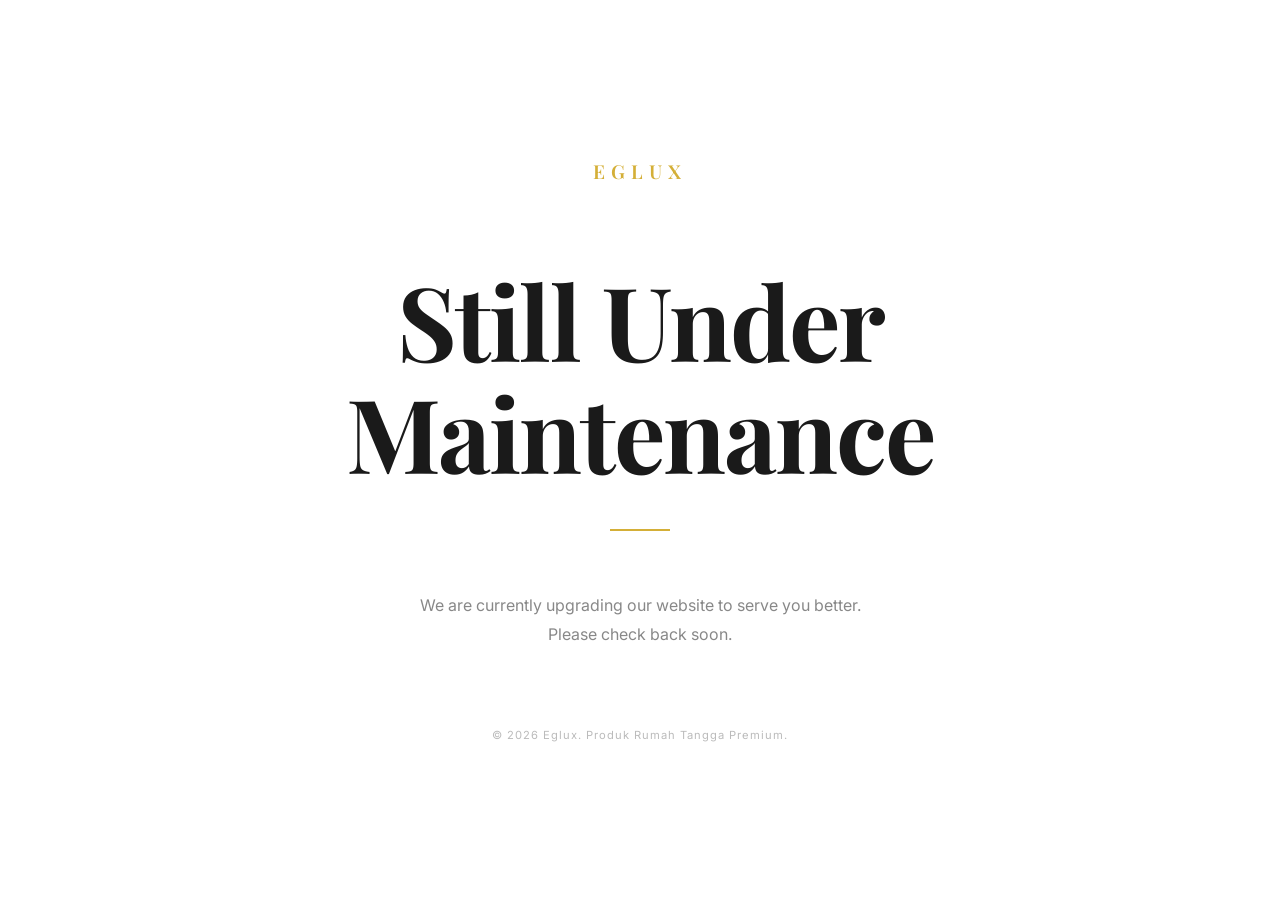
==== commit 41262ca7: "under maintenance" ====
--- a/index.html
+++ b/index.html
@@ -3,1797 +3,176 @@
 <head>
     <meta charset="UTF-8">
     <meta name="viewport" content="width=device-width, initial-scale=1.0">
-    <link rel="icon" type="image/png" href="/img/favLogo.png?v=2">
-    <title>Eglux - Produk Rumah Tangga Premium</title>
-    <link rel="stylesheet" href="style.css">
+    <title>Under Maintenance - Eglux</title>
     <link rel="preconnect" href="https://fonts.googleapis.com">
     <link rel="preconnect" href="https://fonts.gstatic.com" crossorigin>
-    <link href="https://fonts.googleapis.com/css2?family=Playfair+Display:ital,wght@0,400;0,700;1,400&family=Inter:wght@300;400;500;600;700&display=swap" rel="stylesheet">
+    <link href="https://fonts.googleapis.com/css2?family=Playfair+Display:wght@400;600;700&family=Inter:wght@300;400;500;600&display=swap" rel="stylesheet">
     <style>
-        :root {
-            --primary: #554521;
-            --secondary: #cba65a;
-            --accent: #f5f0e8;
-            --light: #faf8f5;
-            --white: #ffffff;
-            --text-light: #666;
-            --sidebar-dark: #cba65a;
-            --transition: all 0.3s ease;
-        }
-
         * {
             margin: 0;
             padding: 0;
             box-sizing: border-box;
         }
 
-        html {
-            scroll-behavior: smooth;
-        }
-
         body {
             font-family: 'Inter', sans-serif;
-            color: var(--primary);
-            background: var(--light);
-            overflow-x: hidden;
-        }
-
-        /* ===== HAMBURGER BUTTON ===== */
-        .hamburger-btn {
-            background: none;
-            border: none;
-            cursor: pointer;
-            padding: 8px;
-            display: flex;
-            flex-direction: column;
-            gap: 4px;
-            transition: var(--transition);
-            z-index: 10;
-        }
-
-        .hamburger-btn span {
-            display: block;
-            width: 22px;
-            height: 2px;
-            background: var(--primary);
-            border-radius: 2px;
-            transition: var(--transition);
-        }
-
-        .hamburger-btn:hover span {
-            background: var(--secondary);
-        }
-
-        .hamburger-btn.active span:nth-child(1) {
-            transform: rotate(45deg) translate(4px, 4px);
-        }
-
-        .hamburger-btn.active span:nth-child(2) {
-            opacity: 0;
-        }
-
-        .hamburger-btn.active span:nth-child(3) {
-            transform: rotate(-45deg) translate(4px, -4px);
-        }
-
-        /* ===== SIDEBAR OVERLAY ===== */
-        .sidebar-overlay {
-            position: fixed;
-            top: 0;
-            left: 0;
-            right: 0;
-            bottom: 0;
-            background: rgba(0, 0, 0, 0.5);
-            z-index: 1001;
-            opacity: 0;
-            visibility: hidden;
-            transition: all 0.3s ease;
-        }
-
-        .sidebar-overlay.open {
-            opacity: 1;
-            visibility: visible;
-        }
-
-        /* ===== SIDEBAR PANEL ===== */
-        .sidebar-panel {
-            position: fixed;
-            top: 0;
-            left: 0;
-            width: 542px;
-            height: 100vh;
-            background: var(--white);
-            z-index: 1002;
-            transform: translateX(-100%);
-            transition: transform 0.4s ease;
-            overflow-y: auto;
-            display: flex;
-            flex-direction: column;
-        }
-
-        .sidebar-panel.open {
-            transform: translateX(0);
-        }
-
-        .sidebar-panel-header {
-            padding: 1.5rem 2rem;
-            border-bottom: 1px solid #eee;
-            display: flex;
-            align-items: center;
-            justify-content: space-between;
-        }
-
-        .sidebar-panel-header h3 {
-            color: var(--primary);
-            font-size: 0.85rem;
-            font-weight: 600;
-            text-transform: uppercase;
-            letter-spacing: 3px;
-        }
-
-        .sidebar-close {
-            background: none;
-            border: none;
-            color: var(--primary);
-            font-size: 1.8rem;
-            cursor: pointer;
-            opacity: 0.6;
-            transition: var(--transition);
-            line-height: 1;
-            width: 32px;
-            height: 32px;
-            display: flex;
-            align-items: center;
-            justify-content: center;
-        }
-
-        .sidebar-close:hover {
-            opacity: 1;
-            color: var(--secondary);
-        }
-
-        .sidebar-menu {
-            list-style: none;
-            flex: 1;
-        }
-
-        .sidebar-menu > li {
-            position: relative;
-            overflow: hidden;
-            border-bottom: 1px solid #f0f0f0;
-            height: 100px;
-            display: flex;
-            align-items: center;
-        }
-
-        .sidebar-menu > li > a {
-            display: flex;
-            align-items: center;
-            justify-content: center;
-            width: 100%;
-            height: 100%;
-            padding: 0 2rem;
-            color: var(--primary);
-            text-decoration: none;
-            font-size: 1.1rem;
-            font-weight: 600;
-            text-transform: uppercase;
-            letter-spacing: 2px;
-            transition: var(--transition);
-            position: relative;
-            z-index: 2;
-        }
-
-        .sidebar-menu > li > a::before {
-            content: '';
-            position: absolute;
-            top: 0;
-            left: 0;
-            right: 0;
-            bottom: 0;
-            background: linear-gradient(90deg, rgba(201,169,110,0.15) 0%, transparent 100%);
-            opacity: 0;
-            transition: var(--transition);
-            z-index: -1;
-        }
-
-        .sidebar-menu > li > a:hover::before {
-            opacity: 1;
-        }
-
-        .sidebar-menu > li > a:hover {
-            padding-left: 2.5rem;
-            color: var(--primary);
-        }
-
-        .sidebar-menu > li .cat-bg {
-            position: absolute;
-            top: 0;
-            left: 0;
-            right: 0;
-            bottom: 0;
-            opacity: 0.4;
-            background-size: cover;
-            background-position: center;
-            transition: var(--transition);
-            z-index: 1;
-        }
-
-        .sidebar-menu > li:hover .cat-bg {
-            opacity: 1;
-            transform: scale(1.05);
-        }
-
-        .sidebar-menu > li .cat-overlay {
-            position: absolute;
-            top: 0;
-            left: 0;
-            right: 0;
-            bottom: 0;
-            background: linear-gradient(90deg, rgba(255,255,255,0.2) 20%, rgba(49, 41, 8, 0) 100%);
-            z-index: 1;
-            border-left-color: var(--secondary);
-        }
-
-        .sidebar-menu > li > a span {
-            position: relative;
-            z-index: 2;
-        }
-
-        /* ===== SUBMENU ===== */
-        .has-submenu {
-            flex-direction: column;
-            height: auto !important;
-            min-height: 100px;
-        }
-
-        .has-submenu > a {
-            justify-content: center;
-            min-height: 100px;
-            position: relative;
-        }
-
-        .has-submenu > a .arrow {
-            font-size: 1.6rem;
-            transition: var(--transition);
-            position: absolute;
-            right: 2rem;
-            top: 50%;
-            transform: translateY(-50%);
-            z-index: 2;
-            color: var(--primary);
-            pointer-events: none;
-        }
-
-        .has-submenu.open > a .arrow {
-            transform: translateY(-50%) rotate(180deg);
-        }
-
-        .has-submenu > a .menu-text {
-            text-align: center;
-        }
-
-        .submenu {
-            list-style: none;
-            max-height: 0;
-            overflow: hidden;
-            transition: max-height 0.35s ease;
-            background: var(--white);
-            width: 100%;
-        }
-
-        .has-submenu.open .submenu {
-            max-height: 300px;
-        }
-
-        .submenu li {
-            position: relative;
-            overflow: hidden;
-            border-bottom: 1px solid #eee;
-        }
-
-        .submenu li:last-child {
-            border-bottom: none;
-        }
-
-        .submenu li a {
-            display: block;
-            padding: 1rem 2rem 1rem 3rem;
-            color: var(--primary);
-            text-decoration: none;
-            font-size: 0.85rem;
-            font-weight: 500;
-            text-transform: uppercase;
-            letter-spacing: 1.5px;
-            transition: var(--transition);
-            border-left: 3px solid transparent;
-            position: relative;
-            z-index: 2;
-        }
-
-        .submenu li a::before {
-            content: '';
-            position: absolute;
-            top: 0;
-            left: 0;
-            right: 0;
-            bottom: 0;
-            background: linear-gradient(90deg, rgba(201, 169, 110, 0.7) 0%, transparent 100%);
-            opacity: 0;
-            transition: var(--transition);
-            z-index: -1;
-        }
-
-        .submenu li a:hover::before {
-            opacity: 0.4;
-        }
-
-        .submenu li a:hover {
-            color: var(--primary);
-            border-left-color: var(--secondary);
-            padding-left: 6rem;
-            transition: var(--transition);
-        }
-
-        /* ===== MAIN HEADER BAR (Sticky) ===== */
-        .main-header {
-            position: sticky;
-            top: 0;
-            left: 0;
-            right: 0;
-            background: var(--white);
-            z-index: 1000;
-            box-shadow: 0 1px 10px rgba(0,0,0,0.05);
-        }
-
-        .main-header-inner {
-            max-width: 1400px;
-            margin: 0 auto;
-            padding: 0 2rem;
-            display: flex;
-            align-items: center;
-            justify-content: space-between;
-            height: 60px;
-        }
-
-        .main-header .logo {
-            font-family: 'Playfair Display', serif;
-            font-size: 1.8rem;
-            font-weight: 700;
-            color: var(--primary);
-            text-decoration: none;
-            letter-spacing: 1px;
-            position: absolute;
-            left: 50%;
-            transform: translateX(-50%);
-        }
-
-        .main-header .logo span {
-            color: var(--secondary);
-        }
-
-        .header-right {
-            display: flex;
-            align-items: center;
-            gap: 0.6rem;
-            margin-left: auto;
-        }
-
-        .header-right .icon-btn {
-            background: none;
-            border: none;
-            cursor: pointer;
-            padding: 2px;
-            display: flex;
-            align-items: center;
-            justify-content: center;
-            color: var(--primary);
-            transition: var(--transition);
-            position: relative;
-        }
-
-        .header-right .icon-btn:hover {
-            color: var(--secondary);
-        }
-
-        .header-right .icon-btn svg {
-            width: 32px;
-            height: 32px;
-        }
-
-        /* .cart-count {
-            position: absolute;
-            top: -5px;
-            right: -5px;
-            background: var(--secondary);
-            color: white;
-            font-size: 0.55rem;
-            font-weight: 700;
-            width: 14px;
-            height: 14px;
-            border-radius: 50%;
-            display: flex;
-            align-items: center;
-            justify-content: center;
-        } */
-
-        /* ===== PRIMARY NAV (Below Logo) ===== */
-        .primary-nav {
-            background: var(--white);
-            border-top: 1px solid #eee;
-            border-bottom: 1px solid #eee;
-            position: relative;
-            will-change: transform, opacity;
-            transition: transform 0.4s cubic-bezier(0.25, 0.46, 0.45, 0.94), opacity 0.3s ease;
-        }
-
-        .primary-nav.hidden {
-            transform: translateY(-100%);
-            opacity: 0;
-            pointer-events: none;
-        }
-
-        .primary-nav-inner {
-            max-width: 1400px;
-            margin: 0 auto;
-            padding: 0 2rem;
-            display: flex;
-            align-items: center;
-            justify-content: center;
-            gap: 3rem;
-            height: 48px;
-        }
-
-        .primary-nav-inner a {
-            font-size: 0.8rem;
-            color: #333;
-            text-decoration: none;
-            font-weight: 500;
-            transition: var(--transition);
-            text-transform: uppercase;
-            letter-spacing: 1.5px;
-            position: relative;
-            padding: 4px 0;
-            white-space: nowrap;
-        }
-
-        .primary-nav-inner a::after {
-            content: '';
-            position: absolute;
-            bottom: 0;
-            left: 0;
-            width: 0;
-            height: 1.5px;
-            background: var(--secondary);
-            transition: var(--transition);
-        }
-
-        .primary-nav-inner a:hover::after,
-        .primary-nav-inner a.active::after {
-            width: 100%;
-        }
-
-        .primary-nav-inner a:hover,
-        .primary-nav-inner a.active {
-            color: var(--secondary);
-        }
-
-        /* ===== HERO SECTION FULLSCREEN ===== */
-        .hero-section {
-            position: relative;
-            width: 100vw;
-            height: 84vh;
-            min-height: 600px;
+            background: #ffffff;
+            min-height: 100vh;
             display: flex;
             align-items: center;
             justify-content: center;
             overflow: hidden;
-            background: #1a1a2e;
         }
 
-        .hero-bg-image {
-            position: absolute;
-            top: 0;
-            left: 0;
-            right: 0;
-            bottom: 0;
-            background-size: cover;
-            background-position: center;
-            opacity: 0.7;
-        }
-
-        .hero-overlay {
-            position: absolute;
-            top: 0;
-            left: 0;
-            right: 0;
-            bottom: 0;
-            background: linear-gradient(135deg, rgba(26,26,46,0.1) 0%, rgba(26,26,46,0.3) 100%);
-        }
-
-        .hero-text-content {
-            position: relative;
-            z-index: 10;
+        .container {
             text-align: center;
-            padding: 2rem;
-        }
-
-        .hero-text-content h1 {
-            font-family: 'Playfair Display', serif;
-            font-size: 8rem;
-            font-weight: 400;
-            color: var(--white);
-            letter-spacing: 12px;
-            margin-bottom: 0.5rem;
-            text-shadow: 0 4px 40px rgba(0,0,0,0.4);
-            line-height: 1;
-        }
-
-        .hero-text-content .hero-subtitle {
-            font-size: 1.25rem;
-            color: rgba(255,255,255,0.85);
-            letter-spacing: 5px;
-            text-transform: uppercase;
-            margin-bottom: 3rem;
-            margin-top: 1rem;
-            font-weight: 200;
-        }
-
-        .hero-text-content .shop-btn {
-            display: inline-block;
-            padding: 1.1rem 4rem;
-            background: var(--secondary);
-            backdrop-filter: blur(10px);
-            border: 1px solid rgba(255,255,255,0.2);
-            border-radius: 30px;
-            color: var(--white);
-            text-decoration: none;
-            font-size: 0.85rem;
-            font-weight: 600;
-            text-transform: uppercase;
-            letter-spacing: 4px;
-            transition: var(--transition);
-            cursor: pointer;
-        }
-
-        .hero-text-content .shop-btn:hover {
-            background: var(--white);
-            color: var(--primary);
-            transform: translateY(-2px);
-            box-shadow: 0 15px 50px rgba(0,0,0,0.3);
-        }
-
-        /* ===== COUNTRIES FOOTER ===== */
-        .countries-footer {
-            background: var(--sidebar-dark);
-            padding: 1rem 2rem;
-            text-align: center;
-            border-top: 1px solid rgba(255,255,255,0.05);
-        }
-
-        .countries-footer p {
-            color: var(--white);
-            font-size: 0.7rem;
-            letter-spacing: 2px;
-            text-transform: uppercase;
-            word-spacing: 8px;
-        }
-
-        /* ===== DUPLICATE NAV (Above Categories) ===== */
-        .duplicate-nav {
-            background: var(--white);
-            border-top: 1px solid #eee;
-            border-bottom: 1px solid #eee;
-            position: relative;
-            will-change: transform;
-            transition: transform 0.4s cubic-bezier(0.25, 0.46, 0.45, 0.94);
-        }
-
-        .duplicate-nav.stuck {
-            position: fixed;
-            top: 60px;
-            left: 0;
-            right: 0;
-            z-index: 999;
-            box-shadow: 0 2px 10px rgba(0,0,0,0.05);
-            transform: translateY(0);
-        }
-
-        .duplicate-nav-inner {
-            max-width: 1400px;
-            margin: 0 auto;
-            padding: 0 2rem;
-            display: flex;
-            align-items: center;
-            justify-content: center;
-            gap: 3rem;
-            height: 48px;
-        }
-
-        .duplicate-nav-inner a {
-            font-size: 0.8rem;
-            color: #333;
-            text-decoration: none;
-            font-weight: 500;
-            transition: var(--transition);
-            text-transform: uppercase;
-            letter-spacing: 1.5px;
-            position: relative;
-            padding: 4px 0;
-            white-space: nowrap;
-        }
-
-        .duplicate-nav-inner a::after {
-            content: '';
-            position: absolute;
-            bottom: 0;
-            left: 0;
-            width: 0;
-            height: 1.5px;
-            background: var(--secondary);
-            transition: var(--transition);
-        }
-
-        .duplicate-nav-inner a:hover::after,
-        .duplicate-nav-inner a.active::after {
+            padding: 40px 20px;
+            max-width: 900px;
             width: 100%;
         }
 
-        .duplicate-nav-inner a:hover,
-        .duplicate-nav-inner a.active {
-            color: var(--secondary);
+        .logo {
+            font-family: 'Playfair Display', serif;
+            font-size: 1.2rem;
+            font-weight: 600;
+            color: #d4af37;
+            letter-spacing: 6px;
+            text-transform: uppercase;
+            margin-bottom: 80px;
         }
 
-        /* ===== SECTIONS COMMON ===== */
-        .container {
-            max-width: 1400px;
-            margin: 0 auto;
-            padding: 0 2rem;
+        .main-text {
+            font-family: 'Playfair Display', serif;
+            font-size: clamp(3rem, 8vw, 7rem);
+            font-weight: 700;
+            color: #1a1a1a;
+            line-height: 1.1;
+            letter-spacing: -2px;
+            margin-bottom: 40px;
         }
 
-        .section-header {
-            text-align: center;
-            margin-bottom: 3rem;
+        .sub-text {
+            font-size: 1rem;
+            font-weight: 400;
+            color: #888888;
+            line-height: 1.8;
+            max-width: 500px;
+            margin: 0 auto 60px;
         }
 
-        .section-header h2 {
-            font-size: 2.2rem;
-            font-weight: 700;
-            color: var(--primary);
-            margin-bottom: 0.5rem;
+        .divider {
+            width: 60px;
+            height: 2px;
+            background: #d4af37;
+            margin: 0 auto 60px;
         }
 
-        .section-header p {
-            color: var(--text-light);
-            font-size: 1rem;
+        .contact-links {
+            display: flex;
+            justify-content: center;
+            gap: 12px;
+            flex-wrap: wrap;
         }
 
-        section {
-            padding: 5rem 0;
+        .contact-link {
+            display: inline-flex;
+            align-items: center;
+            gap: 8px;
+            padding: 12px 28px;
+            border: 1px solid #e0e0e0;
+            border-radius: 50px;
+            color: #555555;
+            text-decoration: none;
+            font-size: 0.85rem;
+            font-weight: 400;
+            transition: all 0.3s ease;
+            background: #ffffff;
         }
 
-        /* ===== CATEGORIES ===== */
-        .categories {
-            background: var(--white);
+        .contact-link:hover {
+            border-color: #d4af37;
+            color: #d4af37;
+            background: #faf8f3;
         }
 
-        .category-grid {
-            display: grid;
-            grid-template-columns: repeat(4, 1fr);
-            gap: 1.5rem;
+        .contact-link svg {
+            width: 16px;
+            height: 16px;
+            flex-shrink: 0;
         }
 
-        .category-card {
-            position: relative;
-            border-radius: 20px;
-            overflow: hidden;
-            cursor: pointer;
-            transition: var(--transition);
+        .footer {
+            margin-top: 80px;
+            font-size: 0.7rem;
+            color: #bbbbbb;
+            letter-spacing: 1px;
         }
 
-        .category-card:hover {
-            transform: translateY(-10px);
-            box-shadow: 0 20px 40px rgba(0,0,0,0.1);
+        /* Entrance animation */
+        .fade-in {
+            opacity: 0;
+            transform: translateY(30px);
+            animation: fadeInUp 0.8s ease-out forwards;
         }
 
-        .category-card img {
-            width: 100%;
-            height: 300px;
-            object-fit: cover;
-            transition: var(--transition);
-        }
+        .fade-in-delay-1 { animation-delay: 0.2s; }
+        .fade-in-delay-2 { animation-delay: 0.4s; }
+        .fade-in-delay-3 { animation-delay: 0.6s; }
+        .fade-in-delay-4 { animation-delay: 0.8s; }
 
-        .category-card:hover img {
-            transform: scale(1.05);
-        }
-
-        .category-overlay {
-            position: absolute;
-            bottom: 0;
-            left: 0;
-            right: 0;
-            background: linear-gradient(to top, rgba(0,0,0,0.7), transparent);
-            padding: 2rem 1.5rem 1.5rem;
-        }
-
-        .category-overlay h3 {
-            color: var(--white);
-            font-size: 1.2rem;
-            font-weight: 600;
-        }
-
-        /* ===== BEST SELLERS ===== */
-        .best-sellers {
-            background: var(--light);
-        }
-
-        .product-grid {
-            display: grid;
-            grid-template-columns: repeat(4, 1fr);
-            gap: 2rem;
-        }
-
-        .product-card {
-            background: var(--white);
-            border-radius: 20px;
-            overflow: hidden;
-            transition: var(--transition);
-            cursor: pointer;
-        }
-
-        .product-card:hover {
-            transform: translateY(-8px);
-            box-shadow: 0 20px 40px rgba(0,0,0,0.08);
-        }
-
-        .product-image {
-            position: relative;
-            overflow: hidden;
-            height: 250px;
-        }
-
-        .product-image img {
-            width: 100%;
-            height: 100%;
-            object-fit: cover;
-            transition: var(--transition);
-        }
-
-        .product-card:hover .product-image img {
-            transform: scale(1.05);
-        }
-
-        .product-badge {
-            position: absolute;
-            top: 1rem;
-            left: 1rem;
-            background: var(--secondary);
-            color: var(--white);
-            padding: 0.3rem 0.8rem;
-            border-radius: 20px;
-            font-size: 0.75rem;
-            font-weight: 600;
-        }
-
-        .product-info {
-            padding: 1.5rem;
-        }
-
-        .product-info h4 {
-            font-size: 1rem;
-            margin-bottom: 0.3rem;
-            color: var(--primary);
-        }
-
-        .product-info .model {
-            font-size: 0.85rem;
-            color: var(--text-light);
-            margin-bottom: 0.8rem;
-        }
-
-        .product-info .price {
-            font-size: 1.2rem;
-            font-weight: 700;
-            color: var(--secondary);
-        }
-
-        /* ===== BRAND STORY ===== */
-        .brand-story {
-            background: var(--white);
-        }
-
-        .story-grid {
-            display: grid;
-            grid-template-columns: 1fr 1fr;
-            gap: 4rem;
-            align-items: center;
-        }
-
-        .story-image {
-            position: relative;
-        }
-
-        .story-image img {
-            width: 100%;
-            border-radius: 20px;
-        }
-
-        .story-content h2 {
-            font-size: 2.5rem;
-            font-weight: 700;
-            color: var(--primary);
-            margin-bottom: 1.5rem;
-        }
-
-        .story-content p {
-            color: var(--text-light);
-            margin-bottom: 1.5rem;
-            line-height: 1.8;
-        }
-
-        .stats-grid {
-            display: grid;
-            grid-template-columns: repeat(3, 1fr);
-            gap: 2rem;
-            margin-top: 2rem;
-        }
-
-        .stat-item h3 {
-            font-size: 2rem;
-            color: var(--secondary);
-            font-weight: 700;
-        }
-
-        .stat-item p {
-            font-size: 0.9rem;
-            color: var(--text-light);
-            margin: 0;
-        }
-
-        /* ===== FEATURES ===== */
-        .features {
-            background: var(--light);
-        }
-
-        .feature-grid {
-            display: grid;
-            grid-template-columns: repeat(3, 1fr);
-            gap: 2rem;
-        }
-
-        .feature-card {
-            background: var(--white);
-            padding: 2.5rem;
-            border-radius: 20px;
-            text-align: center;
-            transition: var(--transition);
-        }
-
-        .feature-card:hover {
-            transform: translateY(-5px);
-            box-shadow: 0 15px 35px rgba(0,0,0,0.08);
-        }
-
-        .feature-icon {
-            width: 70px;
-            height: 70px;
-            background: var(--accent);
-            border-radius: 20px;
-            display: flex;
-            align-items: center;
-            justify-content: center;
-            margin: 0 auto 1.5rem;
-            font-size: 1.8rem;
-        }
-
-        .feature-card h3 {
-            font-size: 1.2rem;
-            margin-bottom: 0.8rem;
-            color: var(--primary);
-        }
-
-        .feature-card p {
-            color: var(--text-light);
-            font-size: 0.95rem;
-        }
-
-        /* ===== FOOTER ===== */
-        .footer {
-            background: var(--secondary);
-            color: var(--white);
-            padding: 4rem 0 2rem;
-        }
-
-        .footer-grid {
-            display: grid;
-            grid-template-columns: 2fr 1fr 1fr 1fr;
-            gap: 3rem;
-            margin-bottom: 3rem;
-        }
-
-        .footer-brand p {
-            color: rgba(255,255,255,0.7);
-            margin-top: 1rem;
-            line-height: 1.7;
-            font-size: 0.9rem;
-        }
-
-        .footer-links h4 {
-            font-size: 1rem;
-            margin-bottom: 1.2rem;
-            color: var(--white);
-        }
-
-        .footer-links ul {
-            list-style: none;
-        }
-
-        .footer-links ul li {
-            margin-bottom: 0.6rem;
-        }
-
-        .footer-links ul li a {
-            color: rgba(255,255,255,0.7);
-            text-decoration: none;
-            font-size: 0.9rem;
-            transition: var(--transition);
-        }
-
-        .footer-links ul li a:hover {
-            color: var(--primary);
-        }
-
-        .footer-bottom {
-            border-top: 1px solid rgba(255,255,255,0.1);
-            padding-top: 2rem;
-            text-align: center;
-            color: rgba(255,255,255,0.5);
-            font-size: 0.85rem;
-        }
-
-        /* ===== RESPONSIVE ===== */
-        @media (max-width: 1024px) {
-            .hero-text-content h1 {
-                font-size: 5rem;
-            }
-
-            .category-grid,
-            .product-grid {
-                grid-template-columns: repeat(2, 1fr);
-            }
-
-            .story-grid {
-                grid-template-columns: 1fr;
-                gap: 2rem;
-            }
-
-            .feature-grid {
-                grid-template-columns: repeat(2, 1fr);
-            }
-
-            .footer-grid {
-                grid-template-columns: repeat(2, 1fr);
-            }
-
-            .sidebar-panel {
-                width: 420px;
-            }
-
-            .primary-nav-inner,
-            .duplicate-nav-inner {
-                gap: 2rem;
-            }
-
-            .header-right {
-            gap: 0rem;
-            }
-        }
-
-        @media (max-width: 768px) {
-            .hero-text-content h1 {
-                font-size: 3.5rem;
-                letter-spacing: 6px;
-            }
-
-            .hero-text-content .shop-btn {
-                padding: 1rem 2.5rem;
-            }
-
-            .category-grid,
-            .product-grid {
-                grid-template-columns: 1fr;
-            }
-
-            .feature-grid {
-                grid-template-columns: 1fr;
-            }
-
-            .stats-grid {
-                grid-template-columns: 1fr;
-                text-align: center;
-            }
-
-            .footer-grid {
-                grid-template-columns: repeat(2, 1fr);
-            }
-
-            .sidebar-panel {
-                width: 100%;
-            }
-
-            .primary-nav-inner,
-            .duplicate-nav-inner {
-                gap: 1.2rem;
-                overflow-x: auto;
-                justify-content: center;
-                -webkit-overflow-scrolling: touch;
-                scrollbar-width: none;
-            }
-
-            .primary-nav-inner::-webkit-scrollbar,
-            .duplicate-nav-inner::-webkit-scrollbar {
-                display: none;
-            }
-
-            .primary-nav-inner a,
-            .duplicate-nav-inner a {
-                font-size: 0.7rem;
-                white-space: nowrap;
-            }
-
-            .main-header .logo {
-                font-size: 1.5rem;
-            }
-
-            .header-right {
-                gap: -0.4rem;
-            }
-        }
-    
-        /* ===== PROMO BANNERS ===== */
-        .promo-banners {
-            background: var(--light);
-            padding: 2rem 0;
-        }
-
-        .promo-banners-alt {
-            background: var(--white);
-        }
-
-        .banner-single {
-            position: relative;
-            width: 100%;
-            height: 280px;
-            border-radius: 16px;
-            overflow: hidden;
-            cursor: pointer;
-            transition: var(--transition);
-        }
-
-        .banner-single:hover {
-            transform: translateY(-4px);
-            box-shadow: 0 20px 40px rgba(0,0,0,0.15);
-        }
-
-        .banner-single-alt {
-            height: 240px;
-        }
-
-        .banner-img {
-            position: absolute;
-            top: 0;
-            left: 0;
-            right: 0;
-            bottom: 0;
-            background-size: cover;
-            background-position: center;
-            transition: transform 0.6s ease;
-        }
-
-        .banner-single:hover .banner-img {
-            transform: scale(1.08);
-        }
-
-        .banner-overlay {
-            position: absolute;
-            top: 0;
-            left: 0;
-            right: 0;
-            bottom: 0;
-            background: linear-gradient(135deg, rgba(85,69,33,0.85) 0%, rgba(85,69,33,0.5) 50%, rgba(203,166,90,0.3) 100%);
-            z-index: 1;
-        }
-
-        .banner-overlay-alt {
-            background: linear-gradient(135deg, rgba(26,26,46,0.85) 0%, rgba(26,26,46,0.5) 50%, rgba(203,166,90,0.3) 100%);
-        }
-
-        .banner-content {
-            position: absolute;
-            bottom: 0;
-            left: 0;
-            right: 0;
-            padding: 2.5rem;
-            z-index: 2;
-            color: var(--white);
-        }
-
-        .banner-tag {
-            display: inline-block;
-            background: var(--secondary);
-            color: var(--white);
-            padding: 0.35rem 1rem;
-            border-radius: 20px;
-            font-size: 0.75rem;
-            font-weight: 600;
-            text-transform: uppercase;
-            letter-spacing: 1.5px;
-            margin-bottom: 1rem;
-        }
-
-        .banner-content h3 {
-            font-family: 'Playfair Display', serif;
-            font-size: 2.4rem;
-            font-weight: 700;
-            margin-bottom: 0.5rem;
-            text-shadow: 0 2px 10px rgba(0,0,0,0.3);
-        }
-
-        .banner-content p {
-            font-size: 1.05rem;
-            opacity: 0.9;
-            margin-bottom: 1.2rem;
-        }
-
-        .banner-cta {
-            display: inline-flex;
-            align-items: center;
-            gap: 0.4rem;
-            font-size: 0.9rem;
-            font-weight: 600;
-            text-transform: uppercase;
-            letter-spacing: 2px;
-            color: var(--secondary);
-            transition: var(--transition);
-        }
-
-        .banner-single:hover .banner-cta {
-            gap: 0.8rem;
-            color: var(--white);
-        }
-
-        /* ===== RESPONSIVE BANNERS ===== */
-        @media (max-width: 1024px) {
-            .banner-single {
-                height: 260px;
-            }
-            .banner-single-alt {
-                height: 220px;
-            }
-            .banner-content h3 {
-                font-size: 2rem;
-            }
-        }
-
-        @media (max-width: 768px) {
-            .banner-single {
-                height: 220px;
-            }
-            .banner-single-alt {
-                height: 200px;
-            }
-            .banner-content {
-                padding: 1.8rem;
-            }
-            .banner-content h3 {
-                font-size: 1.6rem;
-            }
-            .banner-content p {
-                font-size: 0.95rem;
-            }
+        @keyframes fadeInUp {
+            to { opacity: 1; transform: translateY(0); }
         }
 
         @media (max-width: 480px) {
-            .banner-single {
-                height: 180px;
-            }
-            .banner-single-alt {
-                height: 170px;
-            }
-            .banner-content {
-                padding: 1.5rem;
-            }
-            .banner-content h3 {
-                font-size: 1.3rem;
-            }
-            .banner-content p {
-                font-size: 0.85rem;
-                margin-bottom: 0.8rem;
-            }
-            .banner-cta {
-                font-size: 0.8rem;
-            }
+            .logo { font-size: 1rem; letter-spacing: 4px; margin-bottom: 60px; }
+            .sub-text { font-size: 0.9rem; padding: 0 20px; }
+            .contact-links { flex-direction: column; align-items: center; }
+            .contact-link { width: 100%; max-width: 280px; justify-content: center; }
         }
-</style>
-
-<base target="_blank">
+    </style>
 <base target="_blank">
 </head>
 <body>
+    <div class="container">
+        <div class="logo fade-in">Eglux</div>
 
-    <!-- Sidebar Overlay -->
-    <div class="sidebar-overlay" id="sidebarOverlay" onclick="toggleSidebar()"></div>
+        <h1 class="main-text fade-in fade-in-delay-1">Still Under<br>Maintenance</h1>
 
-    <!-- Sidebar Panel (Categories) -->
-    <aside class="sidebar-panel" id="sidebarPanel">
-        <div class="sidebar-panel-header">
-            <h3>Categories</h3>
-            <button class="sidebar-close" onclick="toggleSidebar()">&times;</button>
+        <div class="divider fade-in fade-in-delay-2"></div>
+
+        <p class="sub-text fade-in fade-in-delay-2">
+            We are currently upgrading our website to serve you better.<br>
+            Please check back soon.
+        </p>
+
+        <!-- <div class="contact-links fade-in fade-in-delay-3">
+            <a href="https://wa.me/6281234567890" class="contact-link" target="_blank">
+                <svg viewBox="0 0 24 24" fill="none" stroke="currentColor" stroke-width="2" stroke-linecap="round" stroke-linejoin="round">
+                    <path d="M21 11.5a8.38 8.38 0 0 1-.9 3.8 8.5 8.5 0 0 1-7.6 4.7 8.38 8.38 0 0 1-3.8-.9L3 21l1.9-5.7a8.38 8.38 0 0 1-.9-3.8 8.5 8.5 0 0 1 4.7-7.6 8.38 8.38 0 0 1 3.8-.9h.5a8.48 8.48 0 0 1 8 8v.5z"/>
+                </svg>
+                WhatsApp
+            </a>
+            <a href="mailto:hello@eglux.co.id" class="contact-link">
+                <svg viewBox="0 0 24 24" fill="none" stroke="currentColor" stroke-width="2" stroke-linecap="round" stroke-linejoin="round">
+                    <path d="M4 4h16c1.1 0 2 .9 2 2v12c0 1.1-.9 2-2 2H4c-1.1 0-2-.9-2-2V6c0-1.1.9-2 2-2z"/>
+                    <polyline points="22,6 12,13 2,6"/>
+                </svg>
+                Email
+            </a>
+            <a href="https://instagram.com/eglux.co.id" class="contact-link" target="_blank">
+                <svg viewBox="0 0 24 24" fill="none" stroke="currentColor" stroke-width="2" stroke-linecap="round" stroke-linejoin="round">
+                    <rect x="2" y="2" width="20" height="20" rx="5" ry="5"/>
+                    <path d="M16 11.37A4 4 0 1 1 12.63 8 4 4 0 0 1 16 11.37z"/>
+                    <line x1="17.5" y1="6.5" x2="17.51" y2="6.5"/>
+                </svg>
+                Instagram
+            </a>
+        </div> -->
+
+        <div class="footer fade-in fade-in-delay-4">
+            &copy; 2026 Eglux. Produk Rumah Tangga Premium.
         </div>
-        <ul class="sidebar-menu">
-            <li>
-                <div class="cat-bg" style="background-image: url('https://down-id.img.susercontent.com/file/sg-11134201-820nf-mn9v2qt7p6h23a.webp');"></div>
-                <div class="cat-overlay"></div>
-                <a href="products.html?filter=new"><span>New Arrival</span></a>
-            </li>
-            <li>
-                <div class="cat-bg" style="background-image: url('https://down-id.img.susercontent.com/file/sg-11134201-824gv-me0yfrozmpzae4.webp');"></div>
-                <div class="cat-overlay"></div>
-                <a href="products.html?filter=bestseller"><span>Best Seller</span></a>
-            </li>
-            <li>
-                <div class="cat-bg" style="background-image: url('https://down-tx-id.img.susercontent.com/id-11134210-7rbk4-m6npp1bog9rg6c');"></div>
-                <div class="cat-overlay"></div>
-                <a href="products.html"><span>All Products</span></a>
-            </li>
-            <li class="has-submenu" id="kitchenItem">
-                <div class="cat-bg" style="background-image: url('https://down-id.img.susercontent.com/file/sg-11134201-820n5-mn9v2pvit5om4b.webp');"></div>
-                <div class="cat-overlay"></div>
-                <a href="#" onclick="return false;" class="menu-toggle">
-                    <span class="menu-text">Kitchen</span>
-                    <span class="arrow">&#9662;</span>
-                </a>
-                <ul class="submenu">
-                    <li><a href="products.html?filter=prasmanan">Prasmanan</a></li>
-                    <li><a href="products.html?filter=bumbu">Tempat Bumbu</a></li>
-                    <li><a href="products.html?filter=toples">Toples</a></li>
-                    <li><a href="products.html?filter=nampan">Nampan</a></li>
-                </ul>
-            </li>
-            <li class="has-submenu" id="homeDecorItem">
-                <div class="cat-bg" style="background-image: url('https://down-id.img.susercontent.com/file/id-11134207-7rasg-m5z7qgib73zc9d.webp');"></div>
-                <div class="cat-overlay"></div>
-                <a href="#" onclick="return false;" class="menu-toggle">
-                    <span class="menu-text">Home Decor</span>
-                    <span class="arrow">&#9662;</span>
-                </a>
-                <ul class="submenu">
-                    <li><a href="products.html?filter=walldecor">Wall Decor</a></li>
-                    <li><a href="products.html?filter=pajangan">Pajangan</a></li>
-                    <li><a href="products.html?filter=vas">Vas Bunga</a></li>
-                    <li><a href="products.html?filter=taplak">Taplak Meja</a></li>
-                </ul>
-            </li>
-            <li>
-                <div class="cat-bg" style="background-image: url('https://down-id.img.susercontent.com/file/sg-11134201-7rdvm-mdjp4ct77ggp63.webp');"></div>
-                <div class="cat-overlay"></div>
-                <a href="products.html?filter=bathroom"><span>Bathroom</span></a>
-            </li>
-            <li>
-                <div class="cat-bg" style="background-image: url('https://down-id.img.susercontent.com/file/sg-11134201-7rdy8-mcj15f3yq0frd3.webp');"></div>
-                <div class="cat-overlay"></div>
-                <a href="products.html?filter=storage"><span>Storage</span></a>
-            </li>
-        </ul>
-    </aside>
-
-    <!-- Main Header Bar (Sticky: Categories + Logo + Search + Cart) -->
-    <header class="main-header" id="mainHeader">
-        <div class="main-header-inner">
-            <button class="hamburger-btn" id="hamburgerBtn" onclick="toggleSidebar()">
-                <span></span>
-                <span></span>
-                <span></span>
-            </button>
-            <a href="index.html" class="logo">
-                <img src="img/Logo1.png" alt="Eglux Logo" style="height: 48px; width: auto;">
-            </a>
-            <div class="header-right">
-                <button class="icon-btn" aria-label="Shopee" onclick="window.location.href='https://shopee.co.id/eglux'">
-                    <svg viewBox="0 0 32 32" fill="none" xmlns="http://www.w3.org/2000/svg">
-                        <path fill="currentColor" d="M25.08,10.89c0-.22-.17-.39-.39-.39h-4.22c-.1-2.75-2.07-4.95-4.48-4.95s-4.37,2.19-4.48,4.95h-4.22c-.21,0-.38.18-.38.39,0,.01,0,.02,0,.03h0l.6,13.27s0,.07,0,.11c0,0,0,.02,0,.03v.03s0,0,0,0c.09.92.76,1.67,1.67,1.7h0s13.46,0,13.46,0h0c.93-.03,1.68-.78,1.76-1.71h0s0-.01,0-.01c0,0,0-.02,0-.03,0-.02,0-.05,0-.07l.66-13.32h0s0-.01,0-.02ZM16,6.75c1.75,0,3.19,1.67,3.25,3.75h-6.5c.07-2.08,1.5-3.75,3.25-3.75ZM19.33,20.9c-.12.98-.72,1.77-1.64,2.17-.52.22-1.21.34-1.75.3-.85-.03-1.66-.24-2.39-.62-.26-.14-.66-.41-.96-.66-.08-.06-.09-.1-.04-.18.03-.04.08-.11.19-.28.16-.24.18-.27.2-.29.05-.08.14-.09.22-.02t.02.01s.01.01.05.04c.03.03.05.04.06.05.8.62,1.73.98,2.66,1.02,1.3-.02,2.24-.6,2.41-1.5.19-.99-.59-1.85-2.11-2.32-.48-.15-1.68-.63-1.9-.76-1.04-.61-1.53-1.41-1.46-2.4.11-1.37,1.38-2.39,2.99-2.4.72,0,1.44.15,2.13.44.24.1.68.34.83.45.09.06.1.14.05.22-.03.05-.07.12-.17.27h0c-.13.2-.13.21-.16.26-.05.08-.11.08-.2.03-.74-.5-1.56-.74-2.45-.76-1.12.02-1.96.69-2.01,1.6-.01.82.6,1.42,1.93,1.87,2.7.87,3.73,1.88,3.53,3.48Z"/>
-                    </svg>
-                </button>
-                <button class="icon-btn" aria-label="TikTok" onclick="window.location.href='https://www.tiktok.com/@egluxdecor'">
-                    <svg viewBox="0 0 32 32" fill="none" xmlns="http://www.w3.org/2000/svg">
-                        <path fill="currentColor" d="M13.77,14.38v-.78c-.27-.04-.54-.07-.82-.07-2.64,0-4.98,1.71-5.78,4.23-.79,2.52.14,5.27,2.31,6.78-2.28-2.44-2.15-6.26.29-8.53,1.09-1.01,2.51-1.59,3.99-1.62h0Z"/>
-                        <path fill="currentColor" d="M13.92,23.18c1.48,0,2.69-1.17,2.76-2.64V7.36h2.41c-.05-.28-.07-.55-.07-.83h-3.29v13.16c-.05,1.48-1.27,2.66-2.76,2.66-.44,0-.88-.11-1.27-.32.52.72,1.35,1.14,2.23,1.15h0ZM23.58,11.83v-.73c-.89,0-1.75-.26-2.49-.75.65.75,1.52,1.27,2.49,1.48Z"/>
-                        <path fill="currentColor" d="M21.09,10.35c-.73-.83-1.13-1.89-1.13-2.99h-.88c.23,1.23.95,2.31,2.01,2.99h0ZM12.96,16.83c-1.53,0-2.76,1.25-2.75,2.78,0,1.02.57,1.96,1.48,2.43-.89-1.23-.62-2.96.62-3.85.47-.34,1.04-.52,1.62-.52.28,0,.55.05.82.13v-3.35c-.27-.04-.54-.06-.82-.06h-.15v2.55c-.27-.07-.54-.1-.82-.1h0Z"/>
-                        <path fill="currentColor" d="M23.58,11.83v2.55c-1.64,0-3.24-.52-4.57-1.48v6.69c0,3.34-2.72,6.04-6.06,6.04-1.24,0-2.45-.38-3.46-1.1,2.27,2.44,6.1,2.58,8.54.31,1.23-1.14,1.93-2.75,1.93-4.42v-6.67c1.33.95,2.93,1.47,4.57,1.46v-3.28c-.32,0-.64-.04-.96-.1h0Z"/>
-                        <path fill="currentColor" d="M19.02,19.59v-6.69c1.33.96,2.93,1.47,4.57,1.46v-2.55c-.97-.2-1.84-.72-2.5-1.46-1.05-.68-1.78-1.76-2.01-2.99h-2.41v13.18c-.06,1.53-1.35,2.71-2.87,2.65-.85-.03-1.63-.45-2.13-1.14-1.35-.71-1.87-2.38-1.16-3.73.48-.9,1.41-1.47,2.43-1.48.28,0,.55.05.82.13v-2.59c-3.33.06-5.99,2.84-5.93,6.18.03,1.51.62,2.95,1.65,4.05,1.02.69,2.24,1.05,3.47,1.03,3.34,0,6.05-2.7,6.06-6.04Z"/>
-                    </svg>
-                </button>
-                <button class="icon-btn" aria-label="Instagram" onclick="window.location.href='https://www.instagram.com/eglux_id'">
-                    <svg viewBox="0 0 32 32" fill="none" xmlns="http://www.w3.org/2000/svg">
-                        <path fill="currentColor" d="M19.85,6.36h-7.7c-3.19,0-5.79,2.6-5.79,5.79v7.7c0,3.19,2.6,5.79,5.79,5.79h7.7c3.19,0,5.79-2.6,5.79-5.79v-7.7c0-3.19-2.6-5.79-5.79-5.79ZM23.83,19.85c0,2.2-1.78,3.98-3.98,3.98h-7.7c-2.2,0-3.98-1.78-3.98-3.98v-7.7c0-2.2,1.78-3.98,3.98-3.98h7.7c2.2,0,3.98,1.78,3.98,3.98v7.7Z"/>
-                        <path fill="currentColor" d="M22.24,10.93c0,.62-.51,1.13-1.13,1.13s-1.13-.51-1.13-1.13.51-1.13,1.13-1.13,1.13.51,1.13,1.13Z"/>
-                        <path fill="currentColor" d="M16.08,11.25c-2.62,0-4.75,2.14-4.75,4.76s2.13,4.75,4.75,4.75,4.75-2.13,4.75-4.75-2.13-4.76-4.75-4.76ZM16.08,19.04c-1.68,0-3.04-1.36-3.04-3.04s1.36-3.05,3.04-3.05,3.04,1.37,3.04,3.05-1.36,3.04-3.04,3.04Z"/>
-                    </svg>
-                    <!-- <span class="cart-count"></span> -->
-                </button>
-            </div>
-        </div>
-    </header>
-
-    <!-- Primary Nav (Below Logo) -->
-    <nav class="primary-nav" id="primaryNav">
-        <div class="primary-nav-inner">
-            <a href="index.html" class="active">Beranda</a>
-            <a href="products.html">Produk</a>
-            <a href="blog.html">Blog</a>
-            <a href="about.html">Tentang Kami</a>
-            <a href="contact.html">Kontak</a>
-            <a href="affiliate.html">Affiliate</a>
-        </div>
-    </nav>
-
-    <!-- Hero Section (Fullscreen) -->
-    <section class="hero-section">
-        <div class="hero-bg-image" style="background-image: url('img/heroBg.png');"></div>
-        <div class="hero-overlay"></div>
-        <div class="hero-text-content">
-            <a class="logo">
-                <img src="img/Logo2.png" alt="Eglux Logo" style="height: 75px; width: auto;">
-            </a>
-            <p class="hero-subtitle">Kitchen & Home Decor</p>
-            <a href="products.html" class="shop-btn">Shop Now</a>
-        </div>
-    </section>
-
-    <!-- Countries Footer -->
-    <div class="countries-footer">
-        <p>Gunakan Eglux, Biar Tetangga Iri</p>
     </div>
-    <!-- Promo Banner Section -->
-    <section class="promo-banners">
-        <div class="container">
-            <div class="banner-single" onclick="window.location.href='products.html?filter=flashsale'">
-                <div class="banner-img" style="background-image: url('https://images.unsplash.com/photo-1556909114-f6e7ad7d3136?w=1200&q=80');"></div>
-                <div class="banner-overlay"></div>
-                <div class="banner-content">
-                    <span class="banner-tag">🔥 Flash Sale</span>
-                    <h3>Diskon Hingga 50%</h3>
-                    <p>Perlengkapan Dapur Premium — Hanya Hari Ini!</p>
-                    <span class="banner-cta">Beli Sekarang →</span>
-                </div>
-            </div>
-        </div>
-    </section>
-
-    <!-- Promo Banner 2 -->
-    <section class="promo-banners promo-banners-alt">
-        <div class="container">
-            <div class="banner-single banner-single-alt" onclick="window.location.href='products.html?filter=new'">
-                <div class="banner-img" style="background-image: url('https://images.unsplash.com/photo-1556909114-44e3e70034e2?w=1200&q=80');"></div>
-                <div class="banner-overlay banner-overlay-alt"></div>
-                <div class="banner-content">
-                    <span class="banner-tag">✨ New Arrival</span>
-                    <h3>Koleksi Terbaru 2026</h3>
-                    <p>Temukan produk home decor & kitchen terbaru dari Eglux</p>
-                    <span class="banner-cta">Lihat Koleksi →</span>
-                </div>
-            </div>
-        </div>
-    </section>
-
-
-    <!-- Duplicate Nav (Above Categories Section) -->
-    <nav class="duplicate-nav" id="duplicateNav">
-        <div class="duplicate-nav-inner">
-            <a href="index.html" class="active">Beranda</a>
-            <a href="products.html">Produk</a>
-            <a href="blog.html">Blog</a>
-            <a href="about.html">Tentang Kami</a>
-            <a href="contact.html">Kontak</a>
-            <a href="affiliate.html">Affiliate</a>
-        </div>
-    </nav>
-
-    <!-- Categories Section (PERTAHANKAN) -->
-    <section class="categories">
-        <div class="container">
-            <div class="section-header">
-                <h2>Kategori Produk</h2>
-                <p>Temukan solusi penyimpanan dan organisasi untuk setiap ruangan</p>
-            </div>
-            <div class="category-grid">
-                <div class="category-card" onclick="window.location.href='products.html?data-filter=storage'">
-                        <img src="https://down-id.img.susercontent.com/file/sg-11134201-7rdy8-mcj15f3yq0frd3.webp" alt="Storage">
-                        <div class="category-overlay">
-                            <h3>Perlengkapan Penyimpanan</h3>
-                        </div>
-                    </a>
-                </div>
-                <div class="category-card" onclick="window.location.href='products.html?data-filter=kitchen'">
-                        <img src="https://down-id.img.susercontent.com/file/sg-11134201-820n5-mn9v2pvit5om4b.webp" alt="Kitchen">
-                        <div class="category-overlay">
-                            <h3>Perlengkapan Dapur</h3>
-                        </div>
-                    </a>
-                </div>
-                <div class="category-card" onclick="window.location.href='products.html?data-filter=bathroom'">
-                        <img src="https://down-id.img.susercontent.com/file/sg-11134201-7rdvm-mdjp4ct77ggp63.webp" alt="Bathroom">
-                        <div class="category-overlay">
-                            <h3>Perlengkapan Kamar Mandi</h3>
-                        </div>
-                    </a>
-                </div>
-                <div class="category-card" onclick="window.location.href='products.html?data-filter=homedecor'">
-                        <img src="https://down-id.img.susercontent.com/file/sg-11134201-7rdx6-mdjse24iesx0a6.webp" alt="Cleaning">
-                        <div class="category-overlay">
-                            <h3>Hiasan Rumah</h3>
-                        </div>
-                    </a>
-                </div>
-            </div>
-        </div>
-    </section>
-
-    <!-- Best Sellers (PERTAHANKAN) -->
-    <section class="best-sellers">
-        <div class="container">
-            <div class="section-header">
-                <h2>Produk Terlaris</h2>
-                <p>Pilihan favorit pelanggan kami</p>
-            </div>
-            <div class="product-grid">
-                <div class="product-card" data-category="kitchen" onclick="window.location.href='https://shopee.co.id/EGLUX-Tempat-prasmanan-Motif-Bintik-Emas-wadah-prasmanan-aesthetics-i.1082449101.43165997982?extraParams=%7B%22display_model_id%22%3A296318290044%2C%22model_selection_logic%22%3A3%7D&sp_atk=3587b726-16ab-40f8-a3dd-14d6d87e2454&xptdk=3587b726-16ab-40f8-a3dd-14d6d87e2454'">
-                    <div class="product-image">
-                        <img src="https://down-id.img.susercontent.com/file/sg-11134201-824gv-me0yfrozmpzae4.webp" alt="Product">
-                        <span class="product-badge">Best Seller</span>
-                    </div>
-                    <div class="product-info">
-                        <h4>EGLUX Tempat Prasmanan aesthetics wadah saji nampan set</h4>
-                        <p class="model">Model: Bulat Putih S+Kaki</p>
-                        <p class="price">
-                            <svg xmlns="http://www.w3.org/2000/svg" viewBox="0 0 640 640" width="18" height="18" fill="currentColor" style="vertical-align: middle; margin-right: 6px;">
-                                <path d="M24 48C10.7 48 0 58.7 0 72C0 85.3 10.7 96 24 96L69.3 96C73.2 96 76.5 98.8 77.2 102.6L129.3 388.9C135.5 423.1 165.3 448 200.1 448L456 448C469.3 448 480 437.3 480 424C480 410.7 469.3 400 456 400L200.1 400C188.5 400 178.6 391.7 176.5 380.3L171.4 352L475 352C505.8 352 532.2 330.1 537.9 299.8L568.9 133.9C572.6 114.2 557.5 96 537.4 96L124.7 96L124.3 94C119.5 67.4 96.3 48 69.2 48L24 48zM208 576C234.5 576 256 554.5 256 528C256 501.5 234.5 480 208 480C181.5 480 160 501.5 160 528C160 554.5 181.5 576 208 576zM432 576C458.5 576 480 554.5 480 528C480 501.5 458.5 480 432 480C405.5 480 384 501.5 384 528C384 554.5 405.5 576 432 576z"/>
-                            </svg>
-                            Buy Now
-                        </p>
-                    </div>
-                </div>
-                <div class="product-card" data-category="kitchen" onclick="window.location.href='https://shopee.co.id/EGLUX-Tempat-Prasmanan-Tempat-buah-Wadah-Saji-Tempat-Roti-aesthetic-Nampan-dengan-tutup-i.1082449101.24385020393?extraParams=%7B%22display_model_id%22%3A236985269304%2C%22model_selection_logic%22%3A2%7D&sp_atk=ca2caf52-fc93-428c-93c9-e475c5735013&xptdk=ca2caf52-fc93-428c-93c9-e475c5735013'">
-                    <div class="product-image">
-                        <img src="https://down-id.img.susercontent.com/file/sg-11134201-7rdx6-lz62cs0ixm2vbb.webp" alt="Product">
-                        <span class="product-badge">Best Seller</span>
-                    </div>
-                    <div class="product-info">
-                        <h4>EGLUX Tempat Prasmanan Tempat buah Wadah Saji Tempat Roti aesthetic Nampan dengan tutup</h4>
-                        <p class="model">Model: Perpan kecil transparan</p>
-                        <p class="price">
-                            <svg xmlns="http://www.w3.org/2000/svg" viewBox="0 0 640 640" width="18" height="18" fill="currentColor" style="vertical-align: middle; margin-right: 6px;">
-                                <path d="M24 48C10.7 48 0 58.7 0 72C0 85.3 10.7 96 24 96L69.3 96C73.2 96 76.5 98.8 77.2 102.6L129.3 388.9C135.5 423.1 165.3 448 200.1 448L456 448C469.3 448 480 437.3 480 424C480 410.7 469.3 400 456 400L200.1 400C188.5 400 178.6 391.7 176.5 380.3L171.4 352L475 352C505.8 352 532.2 330.1 537.9 299.8L568.9 133.9C572.6 114.2 557.5 96 537.4 96L124.7 96L124.3 94C119.5 67.4 96.3 48 69.2 48L24 48zM208 576C234.5 576 256 554.5 256 528C256 501.5 234.5 480 208 480C181.5 480 160 501.5 160 528C160 554.5 181.5 576 208 576zM432 576C458.5 576 480 554.5 480 528C480 501.5 458.5 480 432 480C405.5 480 384 501.5 384 528C384 554.5 405.5 576 432 576z"/>
-                            </svg>
-                            Buy Now
-                        </p>
-                    </div>
-                </div>
-                <div class="product-card" data-category="kitchen" onclick="window.location.href='https://shopee.co.id/EGLUX-Tempat-Prasmanan-aesthetics-wadah-saji-nampan-set-i.1082449101.55409152909?extraParams=%7B%22display_model_id%22%3A415811500407%2C%22model_selection_logic%22%3A3%7D&sp_atk=3fe03016-903e-4f0e-88cc-9dcba5da3c53&xptdk=3fe03016-903e-4f0e-88cc-9dcba5da3c53'">
-                    <div class="product-image">
-                        <img src="https://down-id.img.susercontent.com/file/sg-11134201-820nf-mn9v2qt7p6h23a.webp" alt="Product">
-                        <span class="product-badge">Baru</span>
-                    </div>
-                    <div class="product-info">
-                        <h4>EGLUX Tempat Prasmanan aesthetics wadah saji nampan set</h4>
-                        <p class="model">Model: Bulat Putih S+Kaki</p>
-                        <p class="price">
-                            <svg xmlns="http://www.w3.org/2000/svg" viewBox="0 0 640 640" width="18" height="18" fill="currentColor" style="vertical-align: middle; margin-right: 6px;">
-                                <path d="M24 48C10.7 48 0 58.7 0 72C0 85.3 10.7 96 24 96L69.3 96C73.2 96 76.5 98.8 77.2 102.6L129.3 388.9C135.5 423.1 165.3 448 200.1 448L456 448C469.3 448 480 437.3 480 424C480 410.7 469.3 400 456 400L200.1 400C188.5 400 178.6 391.7 176.5 380.3L171.4 352L475 352C505.8 352 532.2 330.1 537.9 299.8L568.9 133.9C572.6 114.2 557.5 96 537.4 96L124.7 96L124.3 94C119.5 67.4 96.3 48 69.2 48L24 48zM208 576C234.5 576 256 554.5 256 528C256 501.5 234.5 480 208 480C181.5 480 160 501.5 160 528C160 554.5 181.5 576 208 576zM432 576C458.5 576 480 554.5 480 528C480 501.5 458.5 480 432 480C405.5 480 384 501.5 384 528C384 554.5 405.5 576 432 576z"/>
-                            </svg>
-                            Buy Now
-                        </p>
-                    </div>
-                </div>
-                <div class="product-card" data-category="kitchen" onclick="window.location.href='https://shopee.co.id/EGLUX-Tempat-prasmanan-Wadah-Saji-tempat-buah-dengan-tutup-aesthetic-i.1082449101.28572331206?extraParams=%7B%22display_model_id%22%3A252597895918%2C%22model_selection_logic%22%3A2%7D&sp_atk=1294da1e-e6b6-4275-9a90-fcd7472d0877&xptdk=1294da1e-e6b6-4275-9a90-fcd7472d0877'">
-                    <div class="product-image">
-                        <img src="https://down-id.img.susercontent.com/file/id-11134207-7rasg-m5z7qgib73zc9d.webp" alt="Product">
-                        <span class="product-badge">Best Seller</span>
-                    </div>
-                    <div class="product-info">
-                        <h4>EGLUX Tempat prasmanan Wadah Saji tempat buah dengan tutup aesthetic</h4>
-                        <p class="model">Model: Perpan L Bening 3pcs</p>
-                        <p class="price">
-                            <svg xmlns="http://www.w3.org/2000/svg" viewBox="0 0 640 640" width="18" height="18" fill="currentColor" style="vertical-align: middle; margin-right: 6px;">
-                                <path d="M24 48C10.7 48 0 58.7 0 72C0 85.3 10.7 96 24 96L69.3 96C73.2 96 76.5 98.8 77.2 102.6L129.3 388.9C135.5 423.1 165.3 448 200.1 448L456 448C469.3 448 480 437.3 480 424C480 410.7 469.3 400 456 400L200.1 400C188.5 400 178.6 391.7 176.5 380.3L171.4 352L475 352C505.8 352 532.2 330.1 537.9 299.8L568.9 133.9C572.6 114.2 557.5 96 537.4 96L124.7 96L124.3 94C119.5 67.4 96.3 48 69.2 48L24 48zM208 576C234.5 576 256 554.5 256 528C256 501.5 234.5 480 208 480C181.5 480 160 501.5 160 528C160 554.5 181.5 576 208 576zM432 576C458.5 576 480 554.5 480 528C480 501.5 458.5 480 432 480C405.5 480 384 501.5 384 528C384 554.5 405.5 576 432 576z"/>
-                            </svg>
-                            Buy Now
-                        </p>
-                    </div>
-                </div>
-                <div class="product-card" data-category="kitchen" onclick="window.location.href='https://shopee.co.id/EGLUX-Tempat-prasmanan-Motif-Bintik-Emas-wadah-prasmanan-aesthetics-i.1082449101.43165997982?extraParams=%7B%22display_model_id%22%3A296318290044%2C%22model_selection_logic%22%3A3%7D&sp_atk=3587b726-16ab-40f8-a3dd-14d6d87e2454&xptdk=3587b726-16ab-40f8-a3dd-14d6d87e2454'">
-                    <div class="product-image">
-                        <img src="https://down-id.img.susercontent.com/file/sg-11134201-824gv-me0yfrozmpzae4.webp" alt="Product">
-                        <span class="product-badge">Best Seller</span>
-                    </div>
-                    <div class="product-info">
-                        <h4>EGLUX Tempat Prasmanan aesthetics wadah saji nampan set</h4>
-                        <p class="model">Model: Bulat Putih S+Kaki</p>
-                        <p class="price">
-                            <svg xmlns="http://www.w3.org/2000/svg" viewBox="0 0 640 640" width="18" height="18" fill="currentColor" style="vertical-align: middle; margin-right: 6px;">
-                                <path d="M24 48C10.7 48 0 58.7 0 72C0 85.3 10.7 96 24 96L69.3 96C73.2 96 76.5 98.8 77.2 102.6L129.3 388.9C135.5 423.1 165.3 448 200.1 448L456 448C469.3 448 480 437.3 480 424C480 410.7 469.3 400 456 400L200.1 400C188.5 400 178.6 391.7 176.5 380.3L171.4 352L475 352C505.8 352 532.2 330.1 537.9 299.8L568.9 133.9C572.6 114.2 557.5 96 537.4 96L124.7 96L124.3 94C119.5 67.4 96.3 48 69.2 48L24 48zM208 576C234.5 576 256 554.5 256 528C256 501.5 234.5 480 208 480C181.5 480 160 501.5 160 528C160 554.5 181.5 576 208 576zM432 576C458.5 576 480 554.5 480 528C480 501.5 458.5 480 432 480C405.5 480 384 501.5 384 528C384 554.5 405.5 576 432 576z"/>
-                            </svg>
-                            Buy Now
-                        </p>
-                    </div>
-                </div>
-                <div class="product-card" data-category="kitchen" onclick="window.location.href='https://shopee.co.id/EGLUX-Tempat-Prasmanan-Tempat-buah-Wadah-Saji-Tempat-Roti-aesthetic-Nampan-dengan-tutup-i.1082449101.24385020393?extraParams=%7B%22display_model_id%22%3A236985269304%2C%22model_selection_logic%22%3A2%7D&sp_atk=ca2caf52-fc93-428c-93c9-e475c5735013&xptdk=ca2caf52-fc93-428c-93c9-e475c5735013'">
-                    <div class="product-image">
-                        <img src="https://down-id.img.susercontent.com/file/sg-11134201-7rdx6-lz62cs0ixm2vbb.webp" alt="Product">
-                        <span class="product-badge">Best Seller</span>
-                    </div>
-                    <div class="product-info">
-                        <h4>EGLUX Tempat Prasmanan Tempat buah Wadah Saji Tempat Roti aesthetic Nampan dengan tutup</h4>
-                        <p class="model">Model: Perpan kecil transparan</p>
-                        <p class="price">
-                            <svg xmlns="http://www.w3.org/2000/svg" viewBox="0 0 640 640" width="18" height="18" fill="currentColor" style="vertical-align: middle; margin-right: 6px;">
-                                <path d="M24 48C10.7 48 0 58.7 0 72C0 85.3 10.7 96 24 96L69.3 96C73.2 96 76.5 98.8 77.2 102.6L129.3 388.9C135.5 423.1 165.3 448 200.1 448L456 448C469.3 448 480 437.3 480 424C480 410.7 469.3 400 456 400L200.1 400C188.5 400 178.6 391.7 176.5 380.3L171.4 352L475 352C505.8 352 532.2 330.1 537.9 299.8L568.9 133.9C572.6 114.2 557.5 96 537.4 96L124.7 96L124.3 94C119.5 67.4 96.3 48 69.2 48L24 48zM208 576C234.5 576 256 554.5 256 528C256 501.5 234.5 480 208 480C181.5 480 160 501.5 160 528C160 554.5 181.5 576 208 576zM432 576C458.5 576 480 554.5 480 528C480 501.5 458.5 480 432 480C405.5 480 384 501.5 384 528C384 554.5 405.5 576 432 576z"/>
-                            </svg>
-                            Buy Now
-                        </p>
-                    </div>
-                </div>
-                <div class="product-card" data-category="kitchen" onclick="window.location.href='https://shopee.co.id/EGLUX-Tempat-Prasmanan-aesthetics-wadah-saji-nampan-set-i.1082449101.55409152909?extraParams=%7B%22display_model_id%22%3A415811500407%2C%22model_selection_logic%22%3A3%7D&sp_atk=3fe03016-903e-4f0e-88cc-9dcba5da3c53&xptdk=3fe03016-903e-4f0e-88cc-9dcba5da3c53'">
-                    <div class="product-image">
-                        <img src="https://down-id.img.susercontent.com/file/sg-11134201-820nf-mn9v2qt7p6h23a.webp" alt="Product">
-                        <span class="product-badge">Baru</span>
-                    </div>
-                    <div class="product-info">
-                        <h4>EGLUX Tempat Prasmanan aesthetics wadah saji nampan set</h4>
-                        <p class="model">Model: Bulat Putih S+Kaki</p>
-                        <p class="price">
-                            <svg xmlns="http://www.w3.org/2000/svg" viewBox="0 0 640 640" width="18" height="18" fill="currentColor" style="vertical-align: middle; margin-right: 6px;">
-                                <path d="M24 48C10.7 48 0 58.7 0 72C0 85.3 10.7 96 24 96L69.3 96C73.2 96 76.5 98.8 77.2 102.6L129.3 388.9C135.5 423.1 165.3 448 200.1 448L456 448C469.3 448 480 437.3 480 424C480 410.7 469.3 400 456 400L200.1 400C188.5 400 178.6 391.7 176.5 380.3L171.4 352L475 352C505.8 352 532.2 330.1 537.9 299.8L568.9 133.9C572.6 114.2 557.5 96 537.4 96L124.7 96L124.3 94C119.5 67.4 96.3 48 69.2 48L24 48zM208 576C234.5 576 256 554.5 256 528C256 501.5 234.5 480 208 480C181.5 480 160 501.5 160 528C160 554.5 181.5 576 208 576zM432 576C458.5 576 480 554.5 480 528C480 501.5 458.5 480 432 480C405.5 480 384 501.5 384 528C384 554.5 405.5 576 432 576z"/>
-                            </svg>
-                            Buy Now
-                        </p>
-                    </div>
-                </div>
-                <div class="product-card" data-category="kitchen" onclick="window.location.href='https://shopee.co.id/EGLUX-Tempat-prasmanan-Wadah-Saji-tempat-buah-dengan-tutup-aesthetic-i.1082449101.28572331206?extraParams=%7B%22display_model_id%22%3A252597895918%2C%22model_selection_logic%22%3A2%7D&sp_atk=1294da1e-e6b6-4275-9a90-fcd7472d0877&xptdk=1294da1e-e6b6-4275-9a90-fcd7472d0877'">
-                    <div class="product-image">
-                        <img src="https://down-id.img.susercontent.com/file/id-11134207-7rasg-m5z7qgib73zc9d.webp" alt="Product">
-                        <span class="product-badge">Best Seller</span>
-                    </div>
-                    <div class="product-info">
-                        <h4>EGLUX Tempat prasmanan Wadah Saji tempat buah dengan tutup aesthetic</h4>
-                        <p class="model">Model: Perpan L Bening 3pcs</p>
-                        <p class="price">
-                            <svg xmlns="http://www.w3.org/2000/svg" viewBox="0 0 640 640" width="18" height="18" fill="currentColor" style="vertical-align: middle; margin-right: 6px;">
-                                <path d="M24 48C10.7 48 0 58.7 0 72C0 85.3 10.7 96 24 96L69.3 96C73.2 96 76.5 98.8 77.2 102.6L129.3 388.9C135.5 423.1 165.3 448 200.1 448L456 448C469.3 448 480 437.3 480 424C480 410.7 469.3 400 456 400L200.1 400C188.5 400 178.6 391.7 176.5 380.3L171.4 352L475 352C505.8 352 532.2 330.1 537.9 299.8L568.9 133.9C572.6 114.2 557.5 96 537.4 96L124.7 96L124.3 94C119.5 67.4 96.3 48 69.2 48L24 48zM208 576C234.5 576 256 554.5 256 528C256 501.5 234.5 480 208 480C181.5 480 160 501.5 160 528C160 554.5 181.5 576 208 576zM432 576C458.5 576 480 554.5 480 528C480 501.5 458.5 480 432 480C405.5 480 384 501.5 384 528C384 554.5 405.5 576 432 576z"/>
-                            </svg>
-                            Buy Now
-                        </p>
-                    </div>
-                </div>
-            </div>
-        </div>
-    </section>
-
-    <!-- Brand Story (PERTAHANKAN) -->
-    <!-- <section class="brand-story">
-        <div class="container">
-            <div class="story-grid">
-                <div class="story-image">
-                    <img src="https://down-tx-id.img.susercontent.com/id-11134210-7rbke-m6npp1bog9op94" alt="Eglux Office">
-                </div>
-                <div class="story-content">
-                    <h2>Brand Eglux</h2>
-                    <p>Eglux didirikan pada tahun 2015, melayani pasar perlengkapan rumah tangga menengah ke atas. Kami berkomitmen untuk merancang produk yang indah namun fungsional yang membawa kehidupan yang lebih baik bagi pelanggan kami.</p>
-                    <p>Eglux saat ini mempekerjakan lebih dari 500 staf, termasuk lebih dari 100 di bidang riset dan pengembangan serta desain. Kami mengoperasikan pabrik modern seluas lebih dari 40.000 meter persegi.</p>
-                    <div class="stats-grid">
-                        <div class="stat-item">
-                            <h3>500+</h3>
-                            <p>Produk</p>
-                        </div>
-                        <div class="stat-item">
-                            <h3>400+</h3>
-                            <p>Paten Nasional</p>
-                        </div>
-                        <div class="stat-item">
-                            <h3>50K+</h3>
-                            <p>Pelanggan Puas</p>
-                        </div>
-                    </div>
-                </div>
-            </div>
-        </div>
-    </section> -->
-
-    <!-- Features (PERTAHANKAN) -->
-    <section class="features">
-        <div class="container">
-            <div class="section-header">
-                <h2>Mengapa Memilih Eglux?</h2>
-                <p>Kualitas dan inovasi di setiap produk</p>
-            </div>
-            <div class="feature-grid">
-                <div class="feature-card">
-                    <div class="feature-icon">🔬</div>
-                    <h3>Pusat R&D</h3>
-                    <p>Tim desainer profesional yang berdedikasi untuk menciptakan produk inovatif dengan fungsionalitas terbaik.</p>
-                </div>
-                <div class="feature-card">
-                    <div class="feature-icon">🏭</div>
-                    <h3>Pusat Manufaktur</h3>
-                    <p>Fasilitas produksi seluas 40.000 m² dengan standar kualitas ketat dan teknik produksi modern.</p>
-                </div>
-                <div class="feature-card">
-                    <div class="feature-icon">🏆</div>
-                    <h3>Penghargaan</h3>
-                    <p>Diakui dengan berbagai penghargaan desain internasional termasuk Red Dot Design Award dan iF Design Award.</p>
-                </div>
-            </div>
-        </div>
-    </section>
-
-    <!-- Footer (PERTAHANKAN) -->
-    <footer class="footer">
-        <div class="container">
-            <div class="footer-grid">
-                <div class="footer-brand">
-                    <a href="index.html" class="logo">
-                        <img src="img/Logo2.png" alt="Eglux Logo" style="height: 60px; width: auto;">
-                    </a>
-                    <p>Membangun produk rumah tangga yang praktis dan dapat diandalkan. Keindahan bertemu fungsionalitas dalam setiap produk Eglux.</p>
-                </div>
-                <div class="footer-links">
-                    <h4>Navigasi</h4>
-                    <ul>
-                        <li><a href="index.html">Beranda</a></li>
-                        <li><a href="products.html">Produk</a></li>
-                        <li><a href="blog.html">Blog</a></li>
-                        <li><a href="about.html">Tentang Kami</a></li>
-                        <li><a href="contact.html">Kontak</a></li>
-                        <li><a href="affiliate.html">Affiliate</a></li>
-                    </ul>
-                </div>
-                <div class="footer-links">
-                    <h4>Kategori</h4>
-                    <ul>
-                        <li><a href="products.html?data-filter=kitchen">New Arrival</a></li>
-                        <li><a href="products.html?data-filter=kitchen">Best Seller</a></li>
-                        <li><a href="products.html?data-filter=storage">Semua Produk</a></li>
-                        <li><a href="products.html?data-filter=kitchen">Kitchen</a></li>
-                        <li><a href="products.html?data-filter=storage">Homedecor</a></li>
-                        <li><a href="products.html?data-filter=homedecor">Bathroom</a></li>
-                        <li><a href="products.html?data-filter=produkbaru">Storage</a></li>
-                    </ul>
-                </div>
-                <div class="footer-links">
-                    <h4>Bantuan</h4>
-                    <ul>
-                        <li><a href="contact.html">Pengiriman</a></li>
-                        <li><a href="contact.html">Pengembalian</a></li>
-                    </ul>
-                </div>
-            </div>
-            <div class="footer-bottom">
-                <p>&copy; 2026 Eglux - Still Under Construction</p>
-            </div>
-        </div>
-    </footer>
-
-    <script>
-        // Sidebar Toggle
-        function toggleSidebar() {
-            const btn = document.getElementById('hamburgerBtn');
-            const overlay = document.getElementById('sidebarOverlay');
-            const panel = document.getElementById('sidebarPanel');
-
-            btn.classList.toggle('active');
-            overlay.classList.toggle('open');
-            panel.classList.toggle('open');
-
-            if (panel.classList.contains('open')) {
-                document.body.style.overflow = 'hidden';
-            } else {
-                document.body.style.overflow = '';
-                document.querySelectorAll('.has-submenu').forEach(item => {
-                    item.classList.remove('open');
-                });
-            }
-        }
-
-        // Submenu Toggle - attach event listeners properly
-        document.addEventListener('DOMContentLoaded', function() {
-            const menuToggles = document.querySelectorAll('.menu-toggle');
-            menuToggles.forEach(function(toggle) {
-                toggle.addEventListener('click', function(e) {
-                    e.preventDefault();
-                    e.stopPropagation();
-                    const parentLi = this.closest('.has-submenu');
-
-                    // Close other submenus
-                    document.querySelectorAll('.has-submenu').forEach(function(item) {
-                        if (item !== parentLi) {
-                            item.classList.remove('open');
-                        }
-                    });
-
-                    // Toggle current submenu
-                    parentLi.classList.toggle('open');
-                });
-            });
-        });
-
-        // ===== SMOOTH SCROLL TRANSITION (JITTER-FREE) =====
-        const primaryNav = document.getElementById('primaryNav');
-        const duplicateNav = document.getElementById('duplicateNav');
-        const mainHeader = document.getElementById('mainHeader');
-
-        let duplicateNavOffset = 0;
-        let isStuck = false;
-        let ticking = false;
-
-        function updateOffsets() {
-            duplicateNavOffset = duplicateNav.getBoundingClientRect().top + window.scrollY;
-        }
-
-        window.addEventListener('load', updateOffsets);
-        window.addEventListener('resize', updateOffsets);
-
-        function onScroll() {
-            const scrollY = window.scrollY;
-            const headerHeight = mainHeader.offsetHeight;
-            const primaryNavHeight = primaryNav.offsetHeight;
-            const triggerPoint = duplicateNavOffset - headerHeight;
-
-            // Primary nav: smooth slide-up hide when scrolled past
-            const primaryNavRect = primaryNav.getBoundingClientRect();
-            if (primaryNavRect.bottom <= 0) {
-                if (!primaryNav.classList.contains('hidden')) {
-                    primaryNav.classList.add('hidden');
-                }
-            } else {
-                if (primaryNav.classList.contains('hidden')) {
-                    primaryNav.classList.remove('hidden');
-                }
-            }
-
-            // Duplicate nav: only stick when it actually reaches the logo bar
-            if (scrollY >= triggerPoint) {
-                if (!isStuck) {
-                    isStuck = true;
-                    duplicateNav.classList.add('stuck');
-                }
-            } else {
-                if (isStuck) {
-                    isStuck = false;
-                    duplicateNav.classList.remove('stuck');
-                }
-            }
-
-            ticking = false;
-        }
-
-        window.addEventListener('scroll', function() {
-            if (!ticking) {
-                requestAnimationFrame(onScroll);
-                ticking = true;
-            }
-        });
-
-        // Same-tab navigation for internal links
-        document.querySelectorAll('a').forEach(link => {
-            link.addEventListener('click', function(e) {
-                const href = this.getAttribute('href');
-                if (href && !href.startsWith('http') && href !== '#' && !href.startsWith('mailto:') && !href.startsWith('javascript:')) {
-                    e.preventDefault();
-                    window.location.href = href;
-                }
-            });
-        });
-    </script>
-
 </body>
 </html>
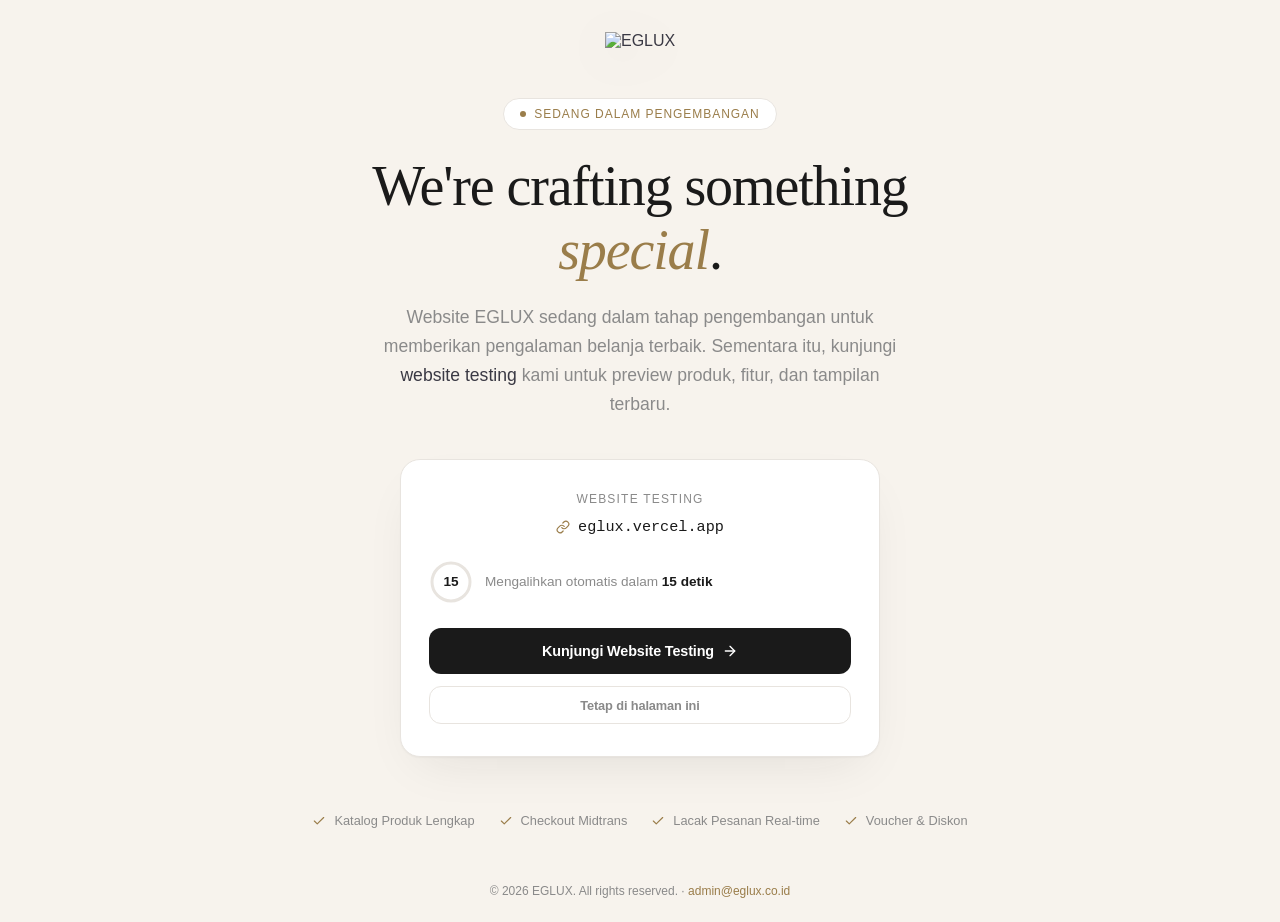
==== commit fb596206: "update landing page" ====
--- a/index.html
+++ b/index.html
@@ -1,178 +1,576 @@
 <!DOCTYPE html>
 <html lang="id">
 <head>
-    <meta charset="UTF-8">
-    <meta name="viewport" content="width=device-width, initial-scale=1.0">
-    <title>Under Maintenance - Eglux</title>
-    <link rel="preconnect" href="https://fonts.googleapis.com">
-    <link rel="preconnect" href="https://fonts.gstatic.com" crossorigin>
-    <link href="https://fonts.googleapis.com/css2?family=Playfair+Display:wght@400;600;700&family=Inter:wght@300;400;500;600&display=swap" rel="stylesheet">
-    <style>
-        * {
-            margin: 0;
-            padding: 0;
-            box-sizing: border-box;
-        }
-
-        body {
-            font-family: 'Inter', sans-serif;
-            background: #ffffff;
-            min-height: 100vh;
-            display: flex;
-            align-items: center;
-            justify-content: center;
-            overflow: hidden;
-        }
-
-        .container {
-            text-align: center;
-            padding: 40px 20px;
-            max-width: 900px;
-            width: 100%;
-        }
-
-        .logo {
-            font-family: 'Playfair Display', serif;
-            font-size: 1.2rem;
-            font-weight: 600;
-            color: #d4af37;
-            letter-spacing: 6px;
-            text-transform: uppercase;
-            margin-bottom: 80px;
-        }
-
-        .main-text {
-            font-family: 'Playfair Display', serif;
-            font-size: clamp(3rem, 8vw, 7rem);
-            font-weight: 700;
-            color: #1a1a1a;
-            line-height: 1.1;
-            letter-spacing: -2px;
-            margin-bottom: 40px;
-        }
-
-        .sub-text {
-            font-size: 1rem;
-            font-weight: 400;
-            color: #888888;
-            line-height: 1.8;
-            max-width: 500px;
-            margin: 0 auto 60px;
-        }
-
-        .divider {
-            width: 60px;
-            height: 2px;
-            background: #d4af37;
-            margin: 0 auto 60px;
-        }
-
-        .contact-links {
-            display: flex;
-            justify-content: center;
-            gap: 12px;
-            flex-wrap: wrap;
-        }
-
-        .contact-link {
-            display: inline-flex;
-            align-items: center;
-            gap: 8px;
-            padding: 12px 28px;
-            border: 1px solid #e0e0e0;
-            border-radius: 50px;
-            color: #555555;
-            text-decoration: none;
-            font-size: 0.85rem;
-            font-weight: 400;
-            transition: all 0.3s ease;
-            background: #ffffff;
-        }
-
-        .contact-link:hover {
-            border-color: #d4af37;
-            color: #d4af37;
-            background: #faf8f3;
-        }
-
-        .contact-link svg {
-            width: 16px;
-            height: 16px;
-            flex-shrink: 0;
-        }
-
-        .footer {
-            margin-top: 80px;
-            font-size: 0.7rem;
-            color: #bbbbbb;
-            letter-spacing: 1px;
-        }
-
-        /* Entrance animation */
-        .fade-in {
-            opacity: 0;
-            transform: translateY(30px);
-            animation: fadeInUp 0.8s ease-out forwards;
-        }
-
-        .fade-in-delay-1 { animation-delay: 0.2s; }
-        .fade-in-delay-2 { animation-delay: 0.4s; }
-        .fade-in-delay-3 { animation-delay: 0.6s; }
-        .fade-in-delay-4 { animation-delay: 0.8s; }
-
-        @keyframes fadeInUp {
-            to { opacity: 1; transform: translateY(0); }
-        }
-
-        @media (max-width: 480px) {
-            .logo { font-size: 1rem; letter-spacing: 4px; margin-bottom: 60px; }
-            .sub-text { font-size: 0.9rem; padding: 0 20px; }
-            .contact-links { flex-direction: column; align-items: center; }
-            .contact-link { width: 100%; max-width: 280px; justify-content: center; }
-        }
-    </style>
-<base target="_blank">
+  <meta charset="UTF-8" />
+  <meta name="viewport" content="width=device-width, initial-scale=1.0" />
+  <meta name="description" content="EGLUX — Sedang dalam pengembangan. Kunjungi website testing kami untuk preview produk." />
+  <title>EGLUX — Sedang dalam Pengembangan</title>
+  <link rel="icon" href="https://mbuwpjxpxvnsxjusrnlk.supabase.co/storage/v1/object/public/logo/Logo-Loading.svg" type="image/svg+xml" />
+  <link rel="preconnect" href="https://fonts.googleapis.com" />
+  <link rel="preconnect" href="https://fonts.gstatic.com" crossorigin />
+  <link href="https://fonts.googleapis.com/css2?family=Libre+Baskerville:wght@400;500;600&family=Poppins:wght@300;400;500;600;700&display=swap" rel="stylesheet" />
+  <style>
+    /* ============================================================================
+       EGLUX Coming Soon Landing Page
+       Brand colors: primary #1a1a1a, secondary #9a7d4a (muted gold), accent #f7f3ed (cream)
+       ============================================================================ */
+    :root {
+      --eglux-primary: #1a1a1a;
+      --eglux-secondary: #9a7d4a;
+      --eglux-accent: #f7f3ed;
+      --eglux-text: #3a3944;
+      --eglux-text-muted: #8a8a8a;
+      --eglux-border: #e8e4df;
+      --eglux-white: #ffffff;
+    }
+
+    * { margin: 0; padding: 0; box-sizing: border-box; }
+
+    html, body {
+      height: 100%;
+      font-family: 'Inter', -apple-system, BlinkMacSystemFont, sans-serif;
+      color: var(--eglux-text);
+      background: var(--eglux-accent);
+      -webkit-font-smoothing: antialiased;
+      -moz-osx-font-smoothing: grayscale;
+    }
+
+    body {
+      min-height: 100dvh;
+      display: flex;
+      flex-direction: column;
+      overflow-x: hidden;
+    }
+
+    /* ⭐ Background ambient gradient + subtle pattern */
+    body::before {
+      content: '';
+      position: fixed;
+      inset: 0;
+      background:
+        radial-gradient(ellipse at 20% 0%, rgba(154, 125, 74, 0.08), transparent 50%),
+        radial-gradient(ellipse at 80% 100%, rgba(154, 125, 74, 0.06), transparent 50%),
+        var(--eglux-accent);
+      z-index: -2;
+    }
+
+    /* ⭐ Subtle grain texture overlay (premium feel) */
+    body::after {
+      content: '';
+      position: fixed;
+      inset: 0;
+      background-image: url("data:image/svg+xml,%3Csvg xmlns='http://www.w3.org/2000/svg' width='200' height='200'%3E%3Cfilter id='n'%3E%3CfeTurbulence baseFrequency='0.9' /%3E%3C/filter%3E%3Crect width='100%25' height='100%25' filter='url(%23n)' opacity='0.4'/%3E%3C/svg%3E");
+      opacity: 0.025;
+      mix-blend-mode: multiply;
+      pointer-events: none;
+      z-index: -1;
+    }
+
+    .container {
+      flex: 1;
+      display: flex;
+      flex-direction: column;
+      align-items: center;
+      justify-content: center;
+      padding: 2rem 1.5rem;
+      max-width: 720px;
+      margin: 0 auto;
+      width: 100%;
+      text-align: center;
+    }
+
+    /* ── Logo ── */
+    .logo-wrapper {
+      margin-bottom: 3rem;
+      opacity: 0;
+      transform: translateY(20px);
+      animation: logoReveal 1.2s cubic-bezier(0.22, 1, 0.36, 1) 0.2s forwards;
+    }
+
+    .logo-wrapper img {
+      width: min(220px, 60vw);
+      height: auto;
+      filter: drop-shadow(0 8px 24px rgba(26, 26, 26, 0.08));
+      user-select: none;
+      -webkit-user-drag: none;
+    }
+
+    @keyframes logoReveal {
+      from { opacity: 0; transform: translateY(20px) scale(0.95); }
+      to   { opacity: 1; transform: translateY(0) scale(1); }
+    }
+
+    /* ── Status badge ── */
+    .status-badge {
+      display: inline-flex;
+      align-items: center;
+      gap: 0.5rem;
+      padding: 0.5rem 1rem;
+      background: var(--eglux-white);
+      border: 1px solid var(--eglux-border);
+      border-radius: 999px;
+      font-size: 0.75rem;
+      font-weight: 500;
+      letter-spacing: 0.08em;
+      text-transform: uppercase;
+      color: var(--eglux-secondary);
+      margin-bottom: 1.5rem;
+      opacity: 0;
+      animation: fadeUp 0.8s cubic-bezier(0.22, 1, 0.36, 1) 0.5s forwards;
+    }
+
+    .status-badge .pulse {
+      width: 6px;
+      height: 6px;
+      background: var(--eglux-secondary);
+      border-radius: 50%;
+      animation: pulse 2s infinite;
+    }
+
+    @keyframes pulse {
+      0%, 100% { opacity: 1; transform: scale(1); }
+      50% { opacity: 0.4; transform: scale(1.4); }
+    }
+
+    /* ── Headline ── */
+    .headline {
+      font-family: 'Cormorant Garamond', serif;
+      font-size: clamp(2.2rem, 6vw, 3.5rem);
+      font-weight: 500;
+      line-height: 1.15;
+      color: var(--eglux-primary);
+      margin-bottom: 1.25rem;
+      letter-spacing: -0.02em;
+      opacity: 0;
+      animation: fadeUp 0.9s cubic-bezier(0.22, 1, 0.36, 1) 0.7s forwards;
+    }
+
+    .headline em {
+      font-style: italic;
+      color: var(--eglux-secondary);
+    }
+
+    /* ── Subtext ── */
+    .subtext {
+      font-size: clamp(0.95rem, 2.5vw, 1.1rem);
+      line-height: 1.65;
+      color: var(--eglux-text-muted);
+      max-width: 540px;
+      margin: 0 auto 2.5rem;
+      opacity: 0;
+      animation: fadeUp 0.9s cubic-bezier(0.22, 1, 0.36, 1) 0.9s forwards;
+    }
+
+    .subtext strong {
+      color: var(--eglux-text);
+      font-weight: 500;
+    }
+
+    /* ── Redirect card ── */
+    .redirect-card {
+      width: 100%;
+      max-width: 480px;
+      background: var(--eglux-white);
+      border: 1px solid var(--eglux-border);
+      border-radius: 20px;
+      padding: 2rem 1.75rem;
+      box-shadow:
+        0 1px 2px rgba(26, 26, 26, 0.04),
+        0 20px 50px -20px rgba(26, 26, 26, 0.1);
+      opacity: 0;
+      animation: fadeUp 1s cubic-bezier(0.22, 1, 0.36, 1) 1.1s forwards;
+    }
+
+    .redirect-label {
+      font-size: 0.75rem;
+      font-weight: 500;
+      letter-spacing: 0.1em;
+      text-transform: uppercase;
+      color: var(--eglux-text-muted);
+      margin-bottom: 0.75rem;
+    }
+
+    .redirect-url {
+      font-family: 'Inter', monospace;
+      font-size: 0.95rem;
+      font-weight: 500;
+      color: var(--eglux-primary);
+      margin-bottom: 1.5rem;
+      word-break: break-all;
+      display: flex;
+      align-items: center;
+      justify-content: center;
+      gap: 0.5rem;
+    }
+
+    .redirect-url svg {
+      width: 14px;
+      height: 14px;
+      color: var(--eglux-secondary);
+      flex-shrink: 0;
+    }
+
+    /* ── Countdown ── */
+    .countdown {
+      display: flex;
+      align-items: center;
+      justify-content: center;
+      gap: 0.75rem;
+      margin-bottom: 1.5rem;
+      font-size: 0.85rem;
+      color: var(--eglux-text-muted);
+    }
+
+    .countdown-ring {
+      position: relative;
+      width: 44px;
+      height: 44px;
+    }
+
+    .countdown-ring svg {
+      width: 100%;
+      height: 100%;
+      transform: rotate(-90deg);
+    }
+
+    .countdown-ring circle {
+      fill: none;
+      stroke-width: 3;
+    }
+
+    .countdown-ring .track {
+      stroke: var(--eglux-border);
+    }
+
+    .countdown-ring .progress {
+      stroke: var(--eglux-secondary);
+      stroke-linecap: round;
+      transition: stroke-dashoffset 1s linear;
+    }
+
+    .countdown-number {
+      position: absolute;
+      inset: 0;
+      display: flex;
+      align-items: center;
+      justify-content: center;
+      font-size: 0.85rem;
+      font-weight: 600;
+      color: var(--eglux-primary);
+    }
+
+    .countdown-text {
+      flex: 1;
+      text-align: left;
+    }
+
+    .countdown-text strong {
+      color: var(--eglux-primary);
+      font-weight: 600;
+    }
+
+    /* ── Buttons ── */
+    .button-group {
+      display: flex;
+      flex-direction: column;
+      gap: 0.75rem;
+    }
+
+    .btn {
+      display: inline-flex;
+      align-items: center;
+      justify-content: center;
+      gap: 0.5rem;
+      padding: 0.95rem 1.5rem;
+      border-radius: 12px;
+      font-size: 0.9rem;
+      font-weight: 600;
+      cursor: pointer;
+      border: none;
+      text-decoration: none;
+      transition: all 0.2s cubic-bezier(0.22, 1, 0.36, 1);
+      font-family: inherit;
+      letter-spacing: -0.01em;
+    }
+
+    .btn-primary {
+      background: var(--eglux-primary);
+      color: var(--eglux-white);
+    }
+
+    .btn-primary:hover {
+      background: var(--eglux-secondary);
+      transform: translateY(-1px);
+      box-shadow: 0 8px 20px -8px rgba(26, 26, 26, 0.4);
+    }
+
+    .btn-primary svg {
+      width: 16px;
+      height: 16px;
+      transition: transform 0.2s;
+    }
+
+    .btn-primary:hover svg {
+      transform: translateX(3px);
+    }
+
+    .btn-secondary {
+      background: transparent;
+      color: var(--eglux-text-muted);
+      border: 1px solid var(--eglux-border);
+      font-size: 0.8rem;
+      padding: 0.65rem 1rem;
+    }
+
+    .btn-secondary:hover {
+      color: var(--eglux-primary);
+      border-color: var(--eglux-primary);
+    }
+
+    /* ── Features hint ── */
+    .features-hint {
+      margin-top: 3.5rem;
+      display: flex;
+      flex-wrap: wrap;
+      justify-content: center;
+      gap: 1.5rem;
+      opacity: 0;
+      animation: fadeUp 1s cubic-bezier(0.22, 1, 0.36, 1) 1.4s forwards;
+    }
+
+    .feature-item {
+      display: flex;
+      align-items: center;
+      gap: 0.5rem;
+      font-size: 0.8rem;
+      color: var(--eglux-text-muted);
+    }
+
+    .feature-item svg {
+      width: 14px;
+      height: 14px;
+      color: var(--eglux-secondary);
+      flex-shrink: 0;
+    }
+
+    /* ── Footer ── */
+    .footer {
+      padding: 1.5rem;
+      text-align: center;
+      font-size: 0.75rem;
+      color: var(--eglux-text-muted);
+      opacity: 0;
+      animation: fadeUp 1s cubic-bezier(0.22, 1, 0.36, 1) 1.6s forwards;
+    }
+
+    .footer a {
+      color: var(--eglux-secondary);
+      text-decoration: none;
+      font-weight: 500;
+    }
+
+    .footer a:hover {
+      text-decoration: underline;
+    }
+
+    /* ── Animation ── */
+    @keyframes fadeUp {
+      from { opacity: 0; transform: translateY(16px); }
+      to   { opacity: 1; transform: translateY(0); }
+    }
+
+    /* ── Mobile tweaks ── */
+    @media (max-width: 640px) {
+      .container { padding: 1.5rem 1.25rem; }
+      .logo-wrapper { margin-bottom: 2rem; }
+      .features-hint { gap: 1rem; margin-top: 2.5rem; }
+      .feature-item { font-size: 0.75rem; }
+    }
+
+    /* ── Reduced motion ── */
+    @media (prefers-reduced-motion: reduce) {
+      *, *::before, *::after {
+        animation-duration: 0.01ms !important;
+        animation-iteration-count: 1 !important;
+        transition-duration: 0.01ms !important;
+      }
+    }
+  </style>
 </head>
 <body>
-    <div class="container">
-        <div class="logo fade-in">Eglux</div>
-
-        <h1 class="main-text fade-in fade-in-delay-1">Still Under<br>Maintenance</h1>
-
-        <div class="divider fade-in fade-in-delay-2"></div>
-
-        <p class="sub-text fade-in fade-in-delay-2">
-            We are currently upgrading our website to serve you better.<br>
-            Please check back soon.
-        </p>
-
-        <!-- <div class="contact-links fade-in fade-in-delay-3">
-            <a href="https://wa.me/6281234567890" class="contact-link" target="_blank">
-                <svg viewBox="0 0 24 24" fill="none" stroke="currentColor" stroke-width="2" stroke-linecap="round" stroke-linejoin="round">
-                    <path d="M21 11.5a8.38 8.38 0 0 1-.9 3.8 8.5 8.5 0 0 1-7.6 4.7 8.38 8.38 0 0 1-3.8-.9L3 21l1.9-5.7a8.38 8.38 0 0 1-.9-3.8 8.5 8.5 0 0 1 4.7-7.6 8.38 8.38 0 0 1 3.8-.9h.5a8.48 8.48 0 0 1 8 8v.5z"/>
-                </svg>
-                WhatsApp
-            </a>
-            <a href="mailto:hello@eglux.co.id" class="contact-link">
-                <svg viewBox="0 0 24 24" fill="none" stroke="currentColor" stroke-width="2" stroke-linecap="round" stroke-linejoin="round">
-                    <path d="M4 4h16c1.1 0 2 .9 2 2v12c0 1.1-.9 2-2 2H4c-1.1 0-2-.9-2-2V6c0-1.1.9-2 2-2z"/>
-                    <polyline points="22,6 12,13 2,6"/>
-                </svg>
-                Email
-            </a>
-            <a href="https://instagram.com/eglux.co.id" class="contact-link" target="_blank">
-                <svg viewBox="0 0 24 24" fill="none" stroke="currentColor" stroke-width="2" stroke-linecap="round" stroke-linejoin="round">
-                    <rect x="2" y="2" width="20" height="20" rx="5" ry="5"/>
-                    <path d="M16 11.37A4 4 0 1 1 12.63 8 4 4 0 0 1 16 11.37z"/>
-                    <line x1="17.5" y1="6.5" x2="17.51" y2="6.5"/>
-                </svg>
-                Instagram
-            </a>
-        </div> -->
-
-        <div class="footer fade-in fade-in-delay-4">
-            &copy; 2026 Eglux. Produk Rumah Tangga Premium.
+
+  <main class="container">
+    <!-- Logo -->
+    <div class="logo-wrapper">
+      <img
+        src="https://mbuwpjxpxvnsxjusrnlk.supabase.co/storage/v1/object/public/logo/Logo-Loading.svg"
+        alt="EGLUX"
+      />
+    </div>
+
+    <!-- Status badge -->
+    <div class="status-badge">
+      <span class="pulse"></span>
+      <span>Sedang Dalam Pengembangan</span>
+    </div>
+
+    <!-- Headline -->
+    <h1 class="headline">
+      We're crafting something <em>special</em>.
+    </h1>
+
+    <!-- Subtext -->
+    <p class="subtext">
+      Website EGLUX sedang dalam tahap pengembangan untuk memberikan pengalaman belanja terbaik.
+      Sementara itu, kunjungi <strong>website testing</strong> kami untuk preview produk,
+      fitur, dan tampilan terbaru.
+    </p>
+
+    <!-- Redirect card -->
+    <div class="redirect-card">
+      <p class="redirect-label">Website Testing</p>
+      <div class="redirect-url">
+        <svg viewBox="0 0 24 24" fill="none" stroke="currentColor" stroke-width="2" stroke-linecap="round" stroke-linejoin="round">
+          <path d="M10 13a5 5 0 0 0 7.54.54l3-3a5 5 0 0 0-7.07-7.07l-1.72 1.71" />
+          <path d="M14 11a5 5 0 0 0-7.54-.54l-3 3a5 5 0 0 0 7.07 7.07l1.71-1.71" />
+        </svg>
+        eglux.vercel.app
+      </div>
+
+      <!-- Countdown -->
+      <div class="countdown" id="countdown-block">
+        <div class="countdown-ring">
+          <svg viewBox="0 0 44 44">
+            <circle class="track" cx="22" cy="22" r="19" />
+            <circle class="progress" id="progress-ring" cx="22" cy="22" r="19"
+              stroke-dasharray="119.38" stroke-dashoffset="0" />
+          </svg>
+          <div class="countdown-number" id="countdown-number">10</div>
         </div>
+        <div class="countdown-text">
+          Mengalihkan otomatis dalam <strong id="countdown-text-strong">10 detik</strong>
+        </div>
+      </div>
+
+      <!-- Buttons -->
+      <div class="button-group">
+        <a href="https://eglux.vercel.app" class="btn btn-primary" id="redirect-btn">
+          Kunjungi Website Testing
+          <svg viewBox="0 0 24 24" fill="none" stroke="currentColor" stroke-width="2" stroke-linecap="round" stroke-linejoin="round">
+            <line x1="5" y1="12" x2="19" y2="12" />
+            <polyline points="12 5 19 12 12 19" />
+          </svg>
+        </a>
+        <button type="button" class="btn btn-secondary" id="cancel-btn">
+          Tetap di halaman ini
+        </button>
+      </div>
     </div>
+
+    <!-- Features hint -->
+    <div class="features-hint">
+      <div class="feature-item">
+        <svg viewBox="0 0 24 24" fill="none" stroke="currentColor" stroke-width="2" stroke-linecap="round" stroke-linejoin="round">
+          <polyline points="20 6 9 17 4 12" />
+        </svg>
+        Katalog Produk Lengkap
+      </div>
+      <div class="feature-item">
+        <svg viewBox="0 0 24 24" fill="none" stroke="currentColor" stroke-width="2" stroke-linecap="round" stroke-linejoin="round">
+          <polyline points="20 6 9 17 4 12" />
+        </svg>
+        Checkout Midtrans
+      </div>
+      <div class="feature-item">
+        <svg viewBox="0 0 24 24" fill="none" stroke="currentColor" stroke-width="2" stroke-linecap="round" stroke-linejoin="round">
+          <polyline points="20 6 9 17 4 12" />
+        </svg>
+        Lacak Pesanan Real-time
+      </div>
+      <div class="feature-item">
+        <svg viewBox="0 0 24 24" fill="none" stroke="currentColor" stroke-width="2" stroke-linecap="round" stroke-linejoin="round">
+          <polyline points="20 6 9 17 4 12" />
+        </svg>
+        Voucher & Diskon
+      </div>
+    </div>
+  </main>
+
+  <!-- Footer -->
+  <footer class="footer">
+    &copy; <span id="year"></span> EGLUX. All rights reserved.
+    &middot;
+    <a href="mailto:admin@eglux.co.id">admin@eglux.co.id</a>
+  </footer>
+
+  <script>
+    // ============================================================================
+    // Auto-redirect countdown (10 seconds) → https://eglux.vercel.app
+    // ============================================================================
+    (function () {
+      const REDIRECT_URL = 'https://eglux.vercel.app';
+      const COUNTDOWN_SECONDS = 15;
+      const CIRCUMFERENCE = 2 * Math.PI * 19; // ≈ 119.38
+
+      let remaining = COUNTDOWN_SECONDS;
+      let countdownTimer = null;
+      let cancelled = false;
+
+      const numberEl = document.getElementById('countdown-number');
+      const textStrongEl = document.getElementById('countdown-text-strong');
+      const progressRing = document.getElementById('progress-ring');
+      const countdownBlock = document.getElementById('countdown-block');
+      const cancelBtn = document.getElementById('cancel-btn');
+      const redirectBtn = document.getElementById('redirect-btn');
+
+      // Init ring
+      progressRing.style.strokeDasharray = CIRCUMFERENCE;
+      progressRing.style.strokeDashoffset = '0';
+
+      function updateUI() {
+        numberEl.textContent = remaining;
+        textStrongEl.textContent = remaining + ' detik';
+        // Progress ring: dari 0 → full (mengisi selama countdown)
+        const progress = (COUNTDOWN_SECONDS - remaining) / COUNTDOWN_SECONDS;
+        progressRing.style.strokeDashoffset = CIRCUMFERENCE * (1 - progress);
+      }
+
+      function redirect() {
+        if (cancelled) return;
+        window.location.href = REDIRECT_URL;
+      }
+
+      function startCountdown() {
+        updateUI();
+        countdownTimer = setInterval(() => {
+          remaining--;
+          if (remaining <= 0) {
+            clearInterval(countdownTimer);
+            numberEl.textContent = '→';
+            textStrongEl.textContent = 'Mengalihkan...';
+            setTimeout(redirect, 400);
+          } else {
+            updateUI();
+          }
+        }, 1000);
+      }
+
+      function cancelRedirect() {
+        cancelled = true;
+        if (countdownTimer) clearInterval(countdownTimer);
+        countdownBlock.style.display = 'none';
+        cancelBtn.style.display = 'none';
+      }
+
+      cancelBtn.addEventListener('click', cancelRedirect);
+
+      // ⭐ Start countdown setelah animasi awal selesai (1.5s delay)
+      // Biar user sempat baca dulu sebelum angka mulai turun
+      setTimeout(startCountdown, 1500);
+
+      // ⭐ Set current year
+      document.getElementById('year').textContent = new Date().getFullYear();
+    })();
+  </script>
 </body>
-</html>+</html>
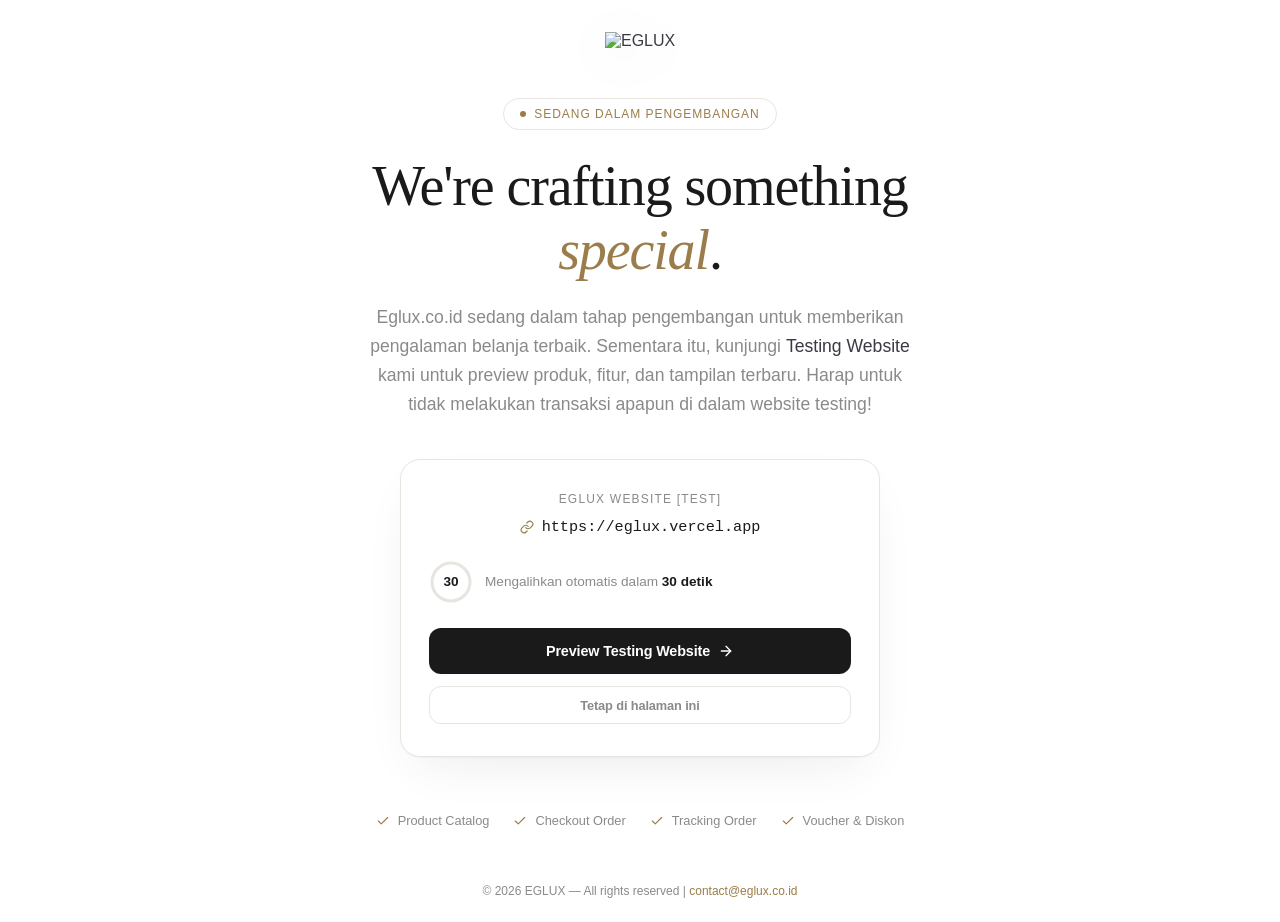
==== commit 64017509: "update landingpage" ====
--- a/index.html
+++ b/index.html
@@ -4,7 +4,7 @@
   <meta charset="UTF-8" />
   <meta name="viewport" content="width=device-width, initial-scale=1.0" />
   <meta name="description" content="EGLUX — Sedang dalam pengembangan. Kunjungi website testing kami untuk preview produk." />
-  <title>EGLUX — Sedang dalam Pengembangan</title>
+  <title>EGLUX — Under Development</title>
   <link rel="icon" href="https://mbuwpjxpxvnsxjusrnlk.supabase.co/storage/v1/object/public/logo/Logo-Loading.svg" type="image/svg+xml" />
   <link rel="preconnect" href="https://fonts.googleapis.com" />
   <link rel="preconnect" href="https://fonts.gstatic.com" crossorigin />
@@ -17,7 +17,7 @@
     :root {
       --eglux-primary: #1a1a1a;
       --eglux-secondary: #9a7d4a;
-      --eglux-accent: #f7f3ed;
+      --eglux-accent: #ffffff;
       --eglux-text: #3a3944;
       --eglux-text-muted: #8a8a8a;
       --eglux-border: #e8e4df;
@@ -421,20 +421,20 @@
 
     <!-- Subtext -->
     <p class="subtext">
-      Website EGLUX sedang dalam tahap pengembangan untuk memberikan pengalaman belanja terbaik.
-      Sementara itu, kunjungi <strong>website testing</strong> kami untuk preview produk,
-      fitur, dan tampilan terbaru.
+      Eglux.co.id sedang dalam tahap pengembangan untuk memberikan pengalaman belanja terbaik.
+      Sementara itu, kunjungi <strong>Testing Website</strong> kami untuk preview produk,
+      fitur, dan tampilan terbaru. Harap untuk tidak melakukan transaksi apapun di dalam website testing!
     </p>
 
     <!-- Redirect card -->
     <div class="redirect-card">
-      <p class="redirect-label">Website Testing</p>
+      <p class="redirect-label">Eglux Website [Test]</p>
       <div class="redirect-url">
         <svg viewBox="0 0 24 24" fill="none" stroke="currentColor" stroke-width="2" stroke-linecap="round" stroke-linejoin="round">
           <path d="M10 13a5 5 0 0 0 7.54.54l3-3a5 5 0 0 0-7.07-7.07l-1.72 1.71" />
           <path d="M14 11a5 5 0 0 0-7.54-.54l-3 3a5 5 0 0 0 7.07 7.07l1.71-1.71" />
         </svg>
-        eglux.vercel.app
+        https://eglux.vercel.app
       </div>
 
       <!-- Countdown -->
@@ -445,17 +445,17 @@
             <circle class="progress" id="progress-ring" cx="22" cy="22" r="19"
               stroke-dasharray="119.38" stroke-dashoffset="0" />
           </svg>
-          <div class="countdown-number" id="countdown-number">10</div>
+          <div class="countdown-number" id="countdown-number">30</div>
         </div>
         <div class="countdown-text">
-          Mengalihkan otomatis dalam <strong id="countdown-text-strong">10 detik</strong>
+          Mengalihkan otomatis dalam <strong id="countdown-text-strong">30 detik</strong>
         </div>
       </div>
 
       <!-- Buttons -->
       <div class="button-group">
         <a href="https://eglux.vercel.app" class="btn btn-primary" id="redirect-btn">
-          Kunjungi Website Testing
+          Preview Testing Website
           <svg viewBox="0 0 24 24" fill="none" stroke="currentColor" stroke-width="2" stroke-linecap="round" stroke-linejoin="round">
             <line x1="5" y1="12" x2="19" y2="12" />
             <polyline points="12 5 19 12 12 19" />
@@ -473,19 +473,19 @@
         <svg viewBox="0 0 24 24" fill="none" stroke="currentColor" stroke-width="2" stroke-linecap="round" stroke-linejoin="round">
           <polyline points="20 6 9 17 4 12" />
         </svg>
-        Katalog Produk Lengkap
+        Product Catalog
       </div>
       <div class="feature-item">
         <svg viewBox="0 0 24 24" fill="none" stroke="currentColor" stroke-width="2" stroke-linecap="round" stroke-linejoin="round">
           <polyline points="20 6 9 17 4 12" />
         </svg>
-        Checkout Midtrans
+        Checkout Order
       </div>
       <div class="feature-item">
         <svg viewBox="0 0 24 24" fill="none" stroke="currentColor" stroke-width="2" stroke-linecap="round" stroke-linejoin="round">
           <polyline points="20 6 9 17 4 12" />
         </svg>
-        Lacak Pesanan Real-time
+        Tracking Order
       </div>
       <div class="feature-item">
         <svg viewBox="0 0 24 24" fill="none" stroke="currentColor" stroke-width="2" stroke-linecap="round" stroke-linejoin="round">
@@ -498,18 +498,17 @@
 
   <!-- Footer -->
   <footer class="footer">
-    &copy; <span id="year"></span> EGLUX. All rights reserved.
-    &middot;
-    <a href="mailto:admin@eglux.co.id">admin@eglux.co.id</a>
+    &copy; <span id="year"></span> EGLUX — All rights reserved |
+    <a href="mailto:contact@eglux.co.id">contact@eglux.co.id</a>
   </footer>
 
   <script>
     // ============================================================================
-    // Auto-redirect countdown (10 seconds) → https://eglux.vercel.app
+    // Auto-redirect countdown (30 seconds) → https://eglux.vercel.app
     // ============================================================================
     (function () {
       const REDIRECT_URL = 'https://eglux.vercel.app';
-      const COUNTDOWN_SECONDS = 15;
+      const COUNTDOWN_SECONDS = 30;
       const CIRCUMFERENCE = 2 * Math.PI * 19; // ≈ 119.38
 
       let remaining = COUNTDOWN_SECONDS;
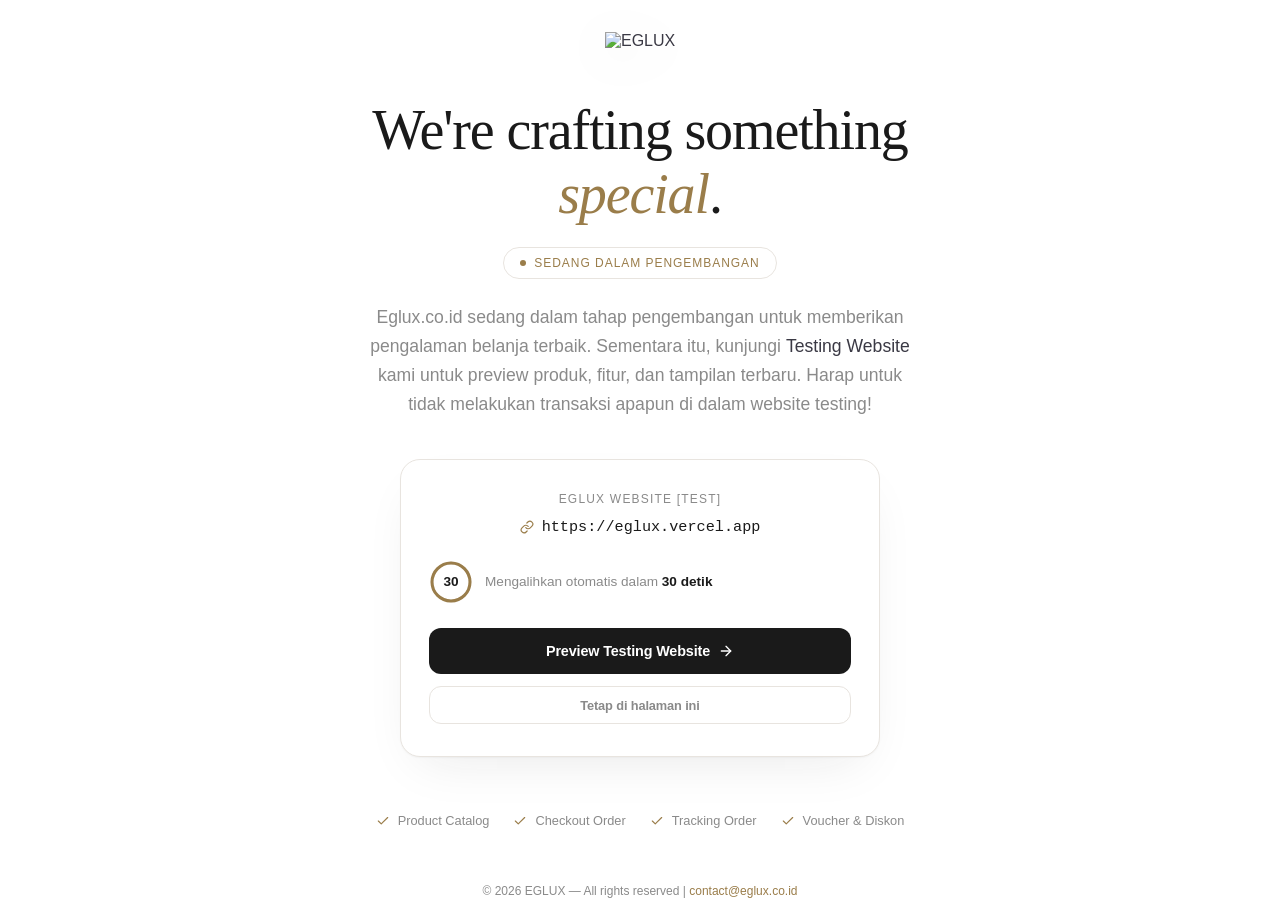
==== commit dfe28efe: "updated" ====
--- a/index.html
+++ b/index.html
@@ -27,7 +27,7 @@
     * { margin: 0; padding: 0; box-sizing: border-box; }
 
     html, body {
-      height: 100%;
+      height: 100dvh;
       font-family: 'Inter', -apple-system, BlinkMacSystemFont, sans-serif;
       color: var(--eglux-text);
       background: var(--eglux-accent);
@@ -407,17 +407,17 @@
         alt="EGLUX"
       />
     </div>
+    
+    <!-- Headline -->
+    <h1 class="headline">
+        We're crafting something <em>special</em>.
+    </h1>
 
     <!-- Status badge -->
     <div class="status-badge">
       <span class="pulse"></span>
       <span>Sedang Dalam Pengembangan</span>
     </div>
-
-    <!-- Headline -->
-    <h1 class="headline">
-      We're crafting something <em>special</em>.
-    </h1>
 
     <!-- Subtext -->
     <p class="subtext">
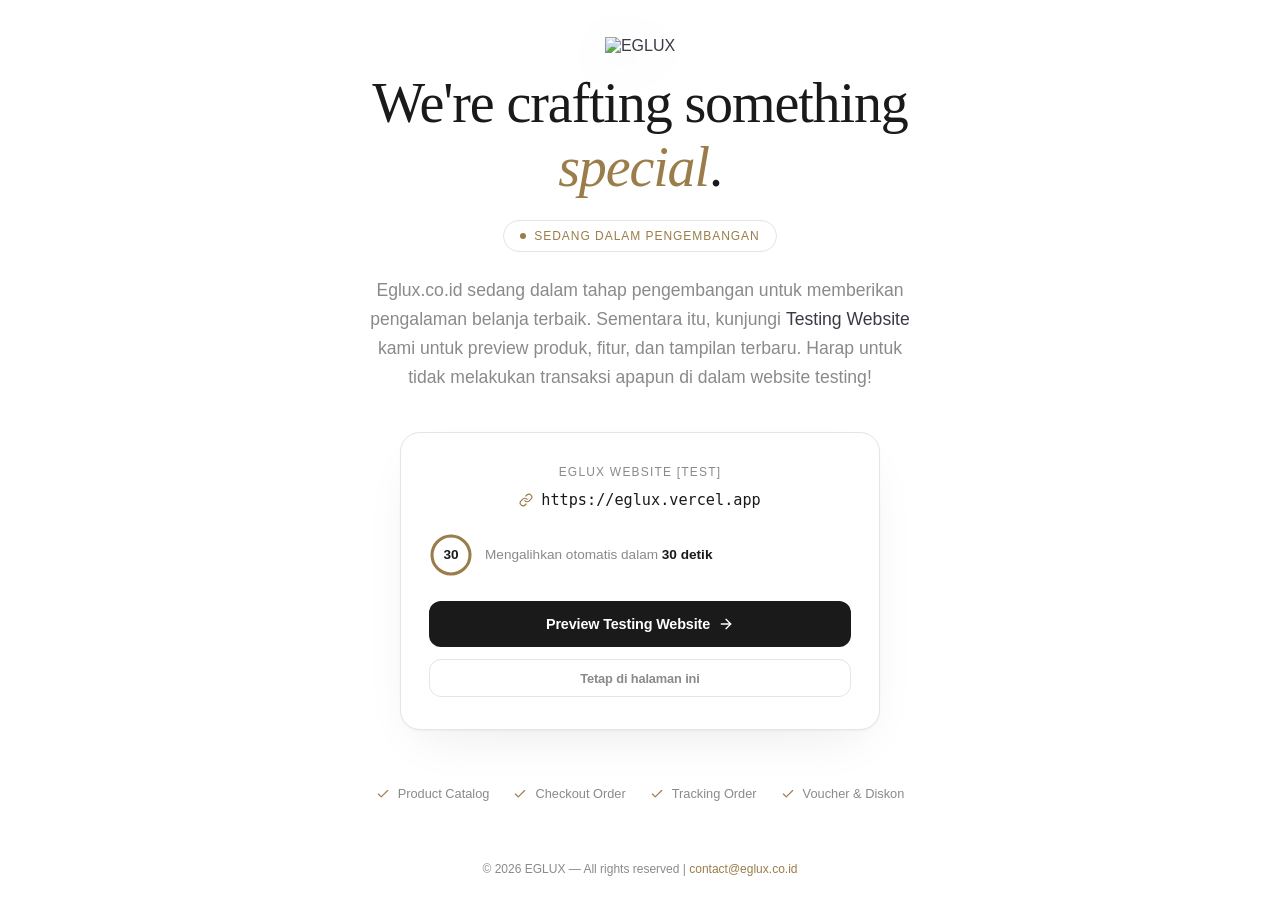
==== commit 40693ee4: "updated" ====
--- a/index.html
+++ b/index.html
@@ -81,7 +81,7 @@
 
     /* ── Logo ── */
     .logo-wrapper {
-      margin-bottom: 3rem;
+      margin-bottom: 1rem;
       opacity: 0;
       transform: translateY(20px);
       animation: logoReveal 1.2s cubic-bezier(0.22, 1, 0.36, 1) 0.2s forwards;
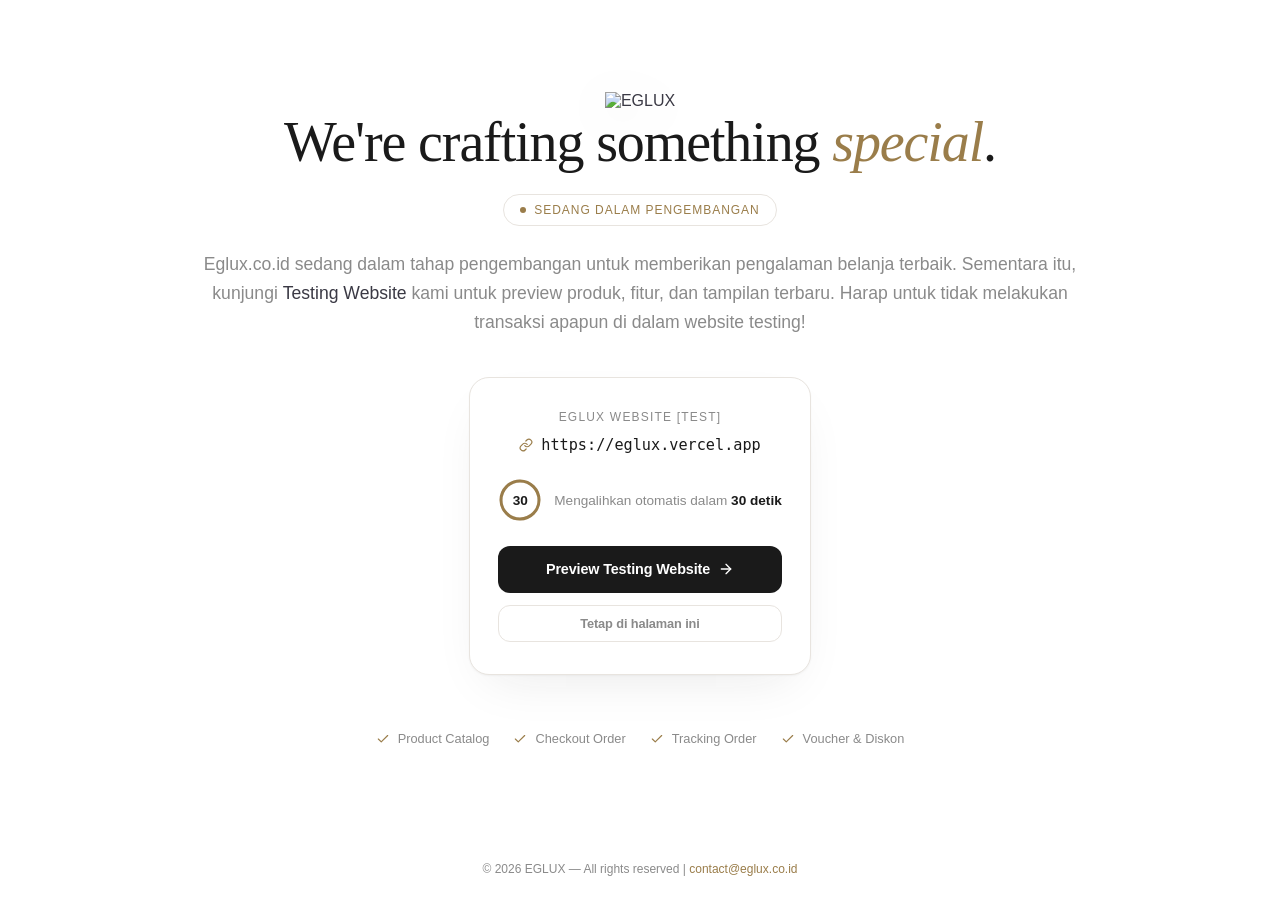
==== commit 42136b84: "fixed" ====
--- a/index.html
+++ b/index.html
@@ -28,6 +28,7 @@
 
     html, body {
       height: 100dvh;
+      width: 100%;
       font-family: 'Inter', -apple-system, BlinkMacSystemFont, sans-serif;
       color: var(--eglux-text);
       background: var(--eglux-accent);
@@ -36,10 +37,11 @@
     }
 
     body {
-      min-height: 100dvh;
+      height: 100dvh;
       display: flex;
       flex-direction: column;
       overflow-x: hidden;
+      margin-bottom: 2rem;
     }
 
     /* ⭐ Background ambient gradient + subtle pattern */
@@ -72,8 +74,7 @@
       flex-direction: column;
       align-items: center;
       justify-content: center;
-      padding: 2rem 1.5rem;
-      max-width: 720px;
+      max-width: 920px;
       margin: 0 auto;
       width: 100%;
       text-align: center;
@@ -81,7 +82,6 @@
 
     /* ── Logo ── */
     .logo-wrapper {
-      margin-bottom: 1rem;
       opacity: 0;
       transform: translateY(20px);
       animation: logoReveal 1.2s cubic-bezier(0.22, 1, 0.36, 1) 0.2s forwards;
@@ -155,7 +155,7 @@
       font-size: clamp(0.95rem, 2.5vw, 1.1rem);
       line-height: 1.65;
       color: var(--eglux-text-muted);
-      max-width: 540px;
+      max-width: 920px;
       margin: 0 auto 2.5rem;
       opacity: 0;
       animation: fadeUp 0.9s cubic-bezier(0.22, 1, 0.36, 1) 0.9s forwards;
@@ -168,8 +168,7 @@
 
     /* ── Redirect card ── */
     .redirect-card {
-      width: 100%;
-      max-width: 480px;
+      max-width: 920px;
       background: var(--eglux-white);
       border: 1px solid var(--eglux-border);
       border-radius: 20px;
